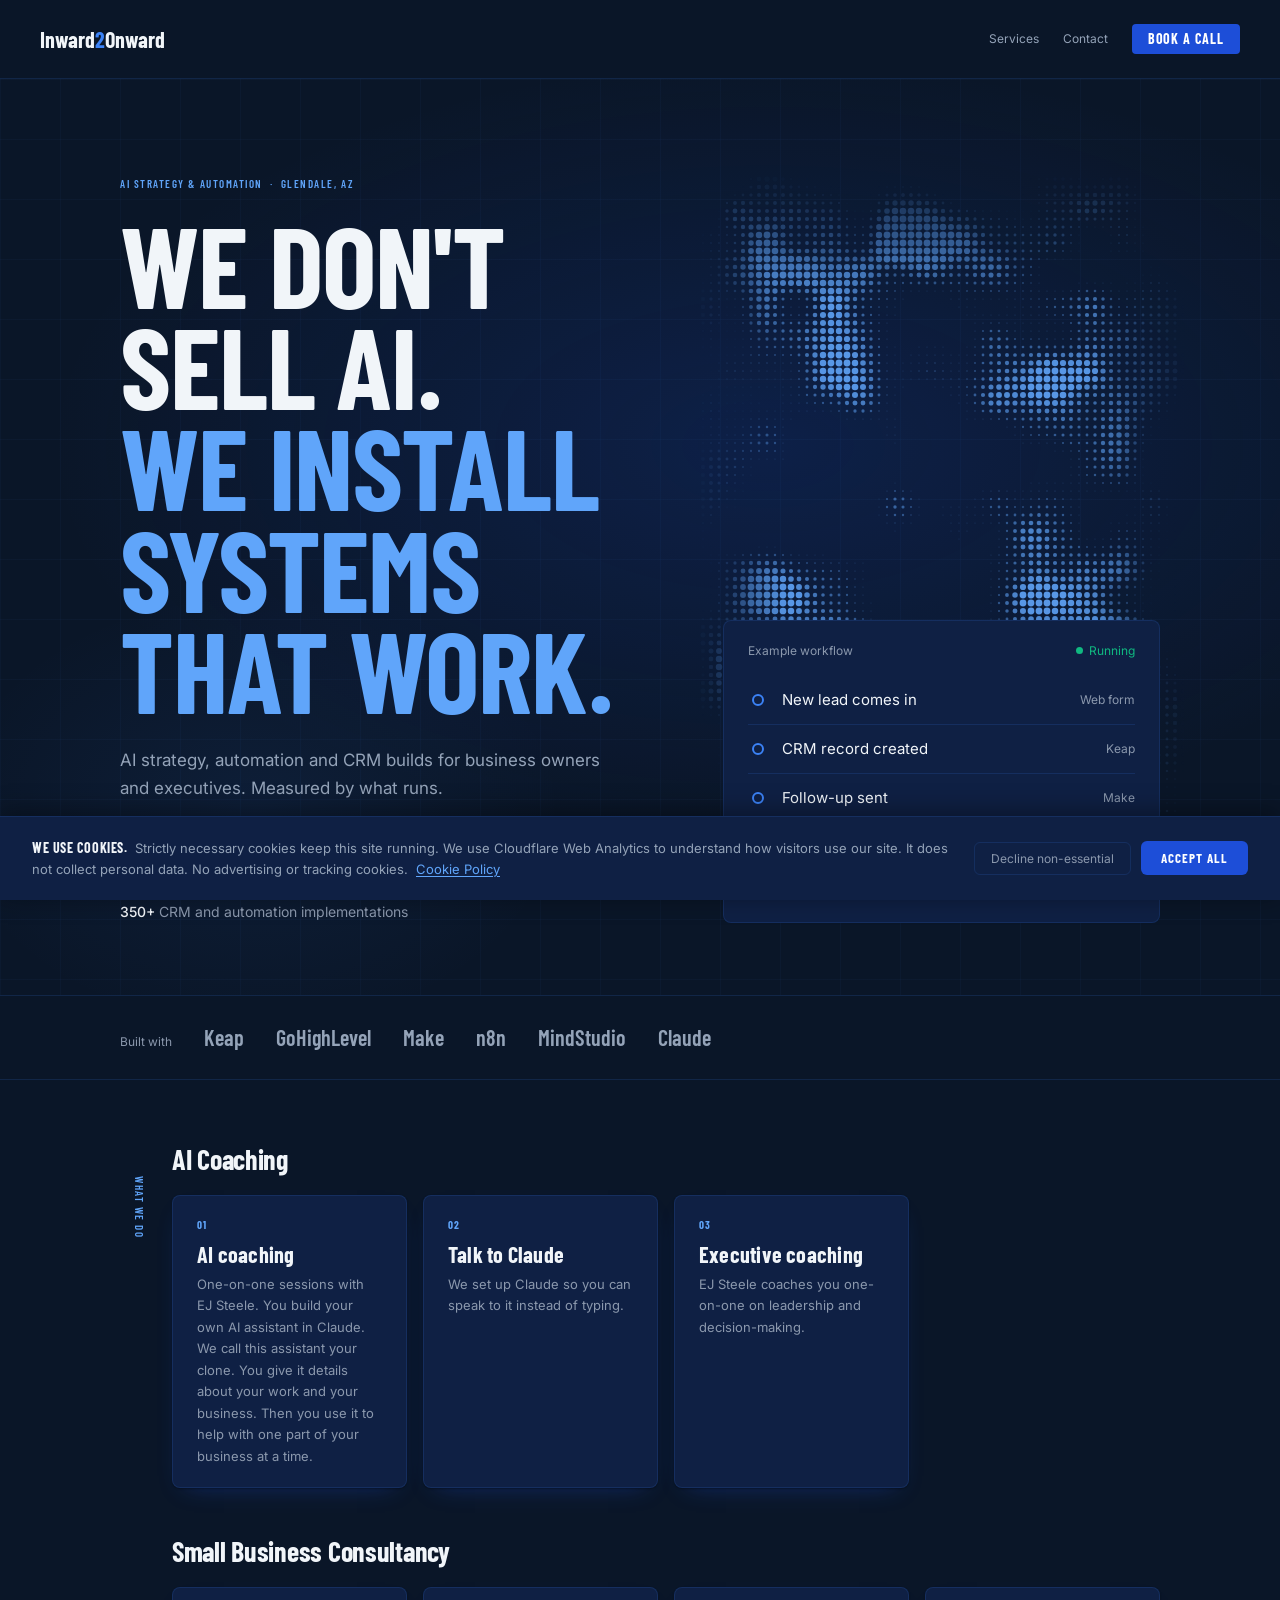
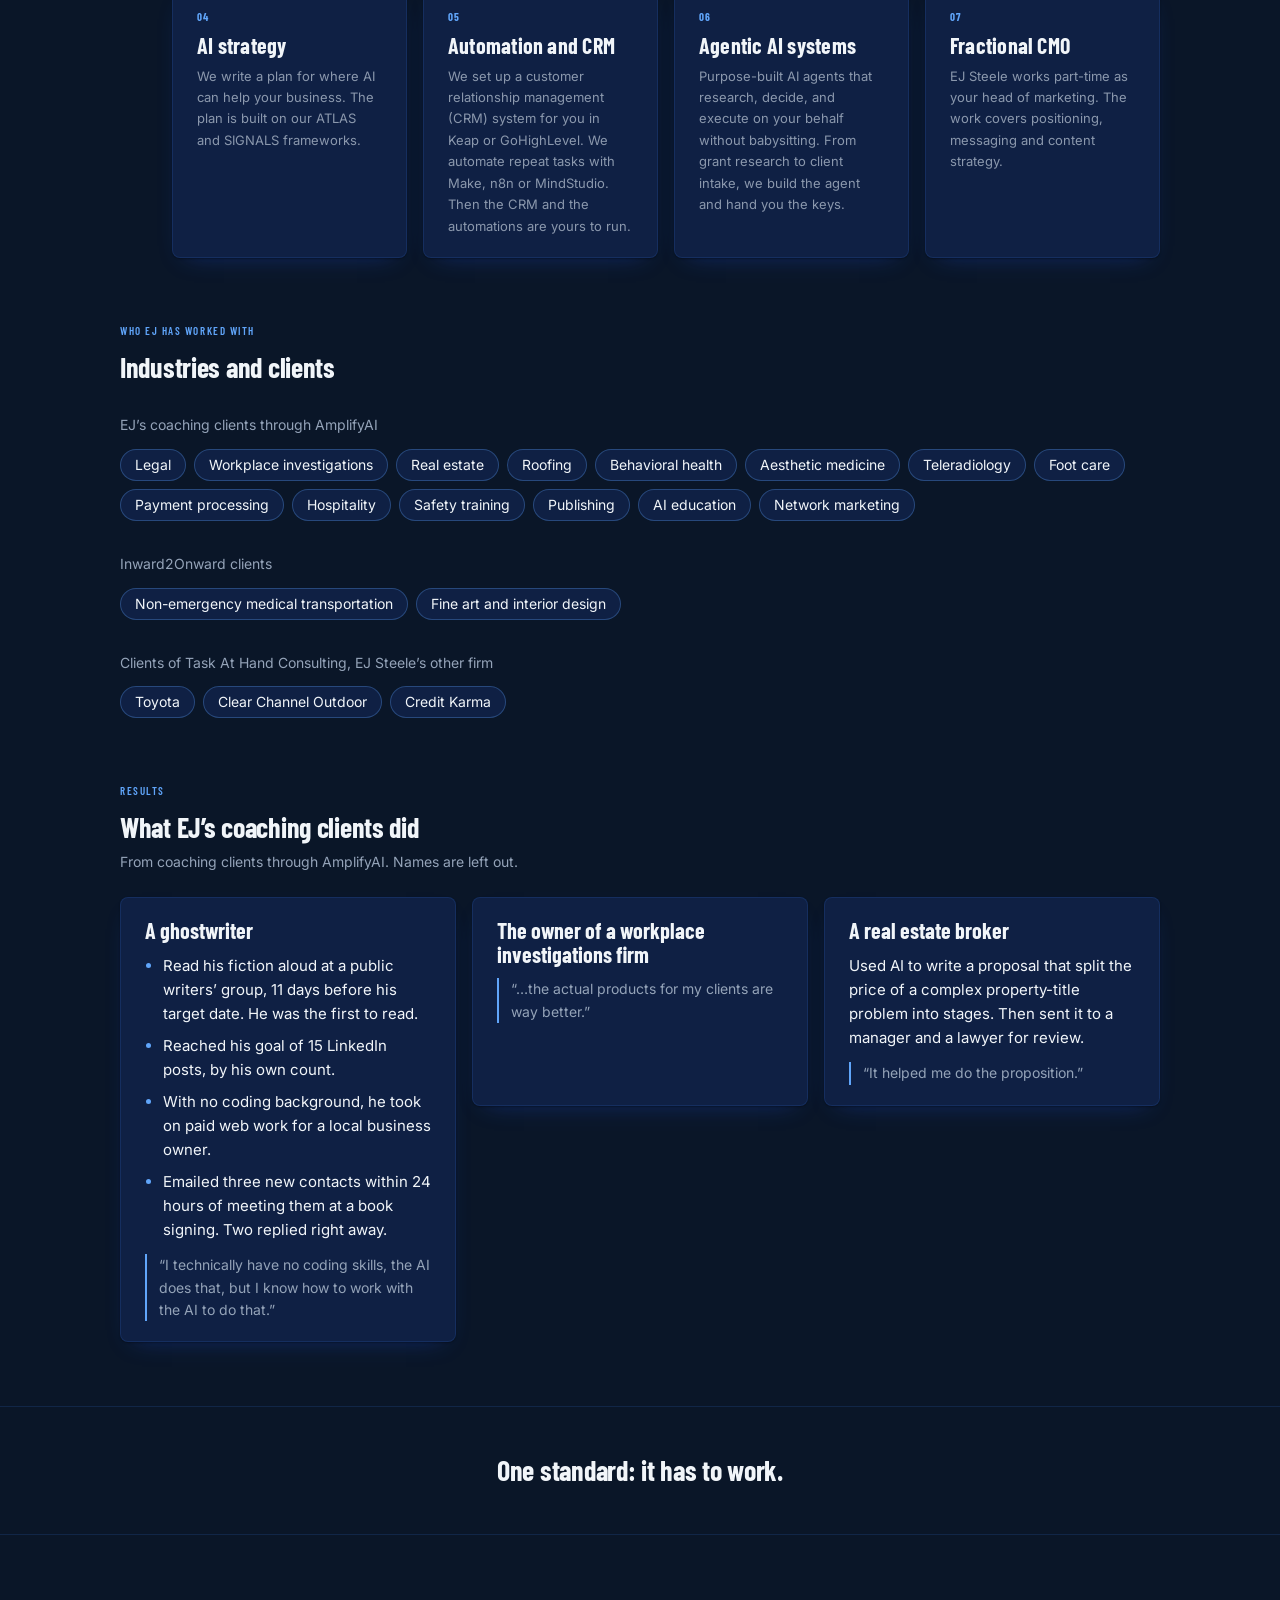
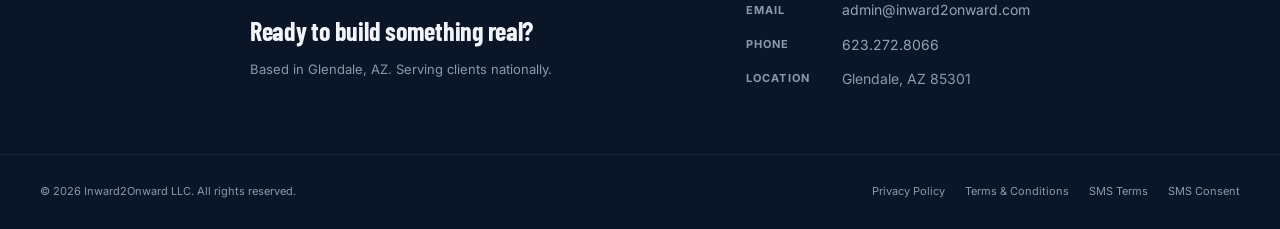
==== index.html @ 040ded35 "Add industries and anonymized client results sections Industries grouped by AmplifyAI coaching clien" ====
<!DOCTYPE html>
<html lang="en">
<head>
  <meta charset="UTF-8" />
  <meta name="viewport" content="width=device-width, initial-scale=1.0" />
  <title>Inward2Onward LLC | AI Strategy &amp; Automation Consulting</title>
  <meta name="description" content="Inward2Onward LLC is an AI strategy and automation consultancy based in Glendale, AZ. We install systems that work." />
  <meta name="robots" content="index, follow" />
  <link rel="canonical" href="https://inward2onward.com" />
  <link rel="preconnect" href="https://fonts.googleapis.com" />
  <link rel="preconnect" href="https://fonts.gstatic.com" crossorigin />
  <link href="https://fonts.googleapis.com/css2?family=Barlow+Condensed:wght@400;600;700&family=Inter:wght@400;500&display=swap" rel="stylesheet" />
  <style>
    /* ── CANONICAL I2O DESIGN TOKENS (source: i2o-design-system.css v1.0) ── */
    *, *::before, *::after { box-sizing: border-box; margin: 0; padding: 0; }

    :root {
      --i2o-blue:          #3B82F6;
      --i2o-blue-dark:     #1D4ED8;
      --i2o-blue-mid:      #2563EB;
      /* Lighter blue for small text and the headline's second line, as on the nonprofit page. */
      --i2o-blue-light:    #60A5FA;
      --i2o-indigo:        #6366F1;
      --i2o-indigo-dark:   #4F46E5;
      /* Navy, navy-2 and border match the nonprofit page (i2o-nonprofits). */
      --i2o-navy:          #0a1628;
      --i2o-navy-2:        #0f2044;
      --i2o-navy-3:        #111827;
      --i2o-navy-4:        #0f1f3d;
      --i2o-s1:            #f1f5f9;
      --i2o-s2:            #94a3b8;
      /* Was #475569, about 2.4:1 on the navy background. #8b98ad is about 6.3:1 and still sits below s2. */
      --i2o-s3:            #8b98ad;
      --i2o-s4:            #1e293b;
      --i2o-border:        rgba(59, 130, 246, 0.15);
      --i2o-green:         #10B981;
      --i2o-amber:         #F59E0B;
      --i2o-red:           #EF4444;
      --i2o-font-display:  'Barlow Condensed', sans-serif;
      --i2o-font-body:     'Inter', sans-serif;
      --i2o-text-xs:       11px;
      --i2o-text-sm:       12px;
      --i2o-text-base:     13px;
      --i2o-text-md:       14px;
      --i2o-text-lg:       15px;
      --i2o-text-xl:       16px;
      --i2o-text-2xl:      17px;
      --i2o-text-4xl:      22px;
      --i2o-text-5xl:      26px;
      --i2o-text-6xl:      28px;
      --i2o-text-9xl:      72px;
      --i2o-weight-normal:   400;
      --i2o-weight-medium:   500;
      --i2o-weight-semibold: 600;
      --i2o-weight-bold:     700;
      --i2o-tracking-tight:   -0.01em;
      --i2o-tracking-wide:     0.05em;
      --i2o-tracking-wider:    0.06em;
      --i2o-tracking-widest:   0.08em;
      --i2o-tracking-label:    0.10em;
      --i2o-tracking-eyebrow:  0.14em;
      --i2o-leading-none:    1;
      --i2o-leading-tight:   1.1;
      --i2o-leading-snug:    1.4;
      --i2o-leading-normal:  1.5;
      --i2o-leading-relaxed: 1.6;
      --i2o-leading-loose:   1.65;
      --i2o-leading-looser:  1.7;
      --i2o-leading-display: 0.95;
      --i2o-radius-sm:  4px;
      --i2o-radius-md:  6px;
      --i2o-radius-lg:  8px;
      --i2o-radius-xl:  12px;
      --i2o-space-1:   4px;
      --i2o-space-2:   8px;
      --i2o-space-3:  12px;
      --i2o-space-4:  16px;
      --i2o-space-5:  20px;
      --i2o-space-6:  24px;
      --i2o-space-7:  28px;
      --i2o-space-8:  32px;
      --i2o-space-10: 40px;
      --i2o-space-12: 48px;
      --i2o-space-16: 64px;
      --i2o-max-body-text: 560px;
      --i2o-max-admin:     860px;
      --i2o-gradient-primary:  linear-gradient(135deg, #1D4ED8, #3B82F6);
      --i2o-gradient-indigo:   linear-gradient(135deg, #6366F1, #3B82F6);
      --i2o-gradient-header:   linear-gradient(135deg, #2563EB, #4F46E5);
      /* Solid button fill. White text on #1D4ED8 is about 6.7:1; on the #2563EB hover about 5.2:1. */
      --i2o-btn-bg:        #1D4ED8;
      --i2o-btn-bg-hover:  #2563EB;
    }

    /* ── BASE ── */
    html { background: var(--i2o-navy); scroll-behavior: smooth; }
    body {
      font-family: var(--i2o-font-body);
      background: var(--i2o-navy);
      color: var(--i2o-s1);
      font-size: var(--i2o-text-base);
      line-height: var(--i2o-leading-relaxed);
      -webkit-font-smoothing: antialiased;
      min-height: 100vh;
    }
    a { color: var(--i2o-blue); text-decoration: none; }
    a:hover { opacity: 0.85; }

    /* ── NAV ── */
    .site-nav {
      display: flex;
      align-items: center;
      justify-content: space-between;
      padding: var(--i2o-space-6) var(--i2o-space-10);
      border-bottom: 1px solid var(--i2o-border);
    }
    .i2o-logo {
      font-family: var(--i2o-font-display);
      font-size: var(--i2o-text-4xl);
      font-weight: var(--i2o-weight-bold);
      color: var(--i2o-s1);
      line-height: var(--i2o-leading-none);
      text-decoration: none;
    }
    .i2o-logo span { color: var(--i2o-blue); }
    .site-nav-contact {
      font-size: var(--i2o-text-sm);
      color: var(--i2o-s2);
      text-decoration: none;
      transition: color 0.2s;
    }
    .site-nav-contact:hover { color: var(--i2o-s1); opacity: 1; }
    .site-nav-links { display: flex; gap: var(--i2o-space-6); align-items: center; flex-wrap: wrap; }
    .site-nav-links a { font-size: var(--i2o-text-sm); color: var(--i2o-s2); }
    .site-nav-links a:hover { color: var(--i2o-s1); opacity: 1; }
    .site-nav-links a.nav-cta {
      font-family: var(--i2o-font-display);
      font-size: var(--i2o-text-md);
      font-weight: var(--i2o-weight-bold);
      letter-spacing: var(--i2o-tracking-wider);
      text-transform: uppercase;
      color: #fff;
      background: var(--i2o-btn-bg);
      border-radius: var(--i2o-radius-sm);
      padding: 8px 16px;
      line-height: 1;
    }
    .site-nav-links a.nav-cta:hover { color: #fff; opacity: 1; background: var(--i2o-btn-bg-hover); }
    .site-nav-links a.nav-cta:focus-visible { outline: 2px solid var(--i2o-blue); outline-offset: 2px; }

    /* ── HERO ── */
    /* Split layout: big headline on the left, example workflow panel on the right. */
    .hero { position: relative; overflow: hidden; border-bottom: 1px solid var(--i2o-border); }
    /* Soft blue glow and light grid behind the hero, as on the nonprofit page. */
    .hero::before {
      content: "";
      position: absolute;
      inset: 0;
      background:
        radial-gradient(80% 60% at 60% 40%, rgba(29, 78, 216, 0.18) 0%, transparent 70%),
        radial-gradient(40% 40% at 20% 80%, rgba(59, 130, 246, 0.08) 0%, transparent 60%);
      pointer-events: none;
    }
    .hero-grid-lines {
      position: absolute;
      inset: 0;
      background-image:
        linear-gradient(rgba(59, 130, 246, 0.04) 1px, transparent 1px),
        linear-gradient(90deg, rgba(59, 130, 246, 0.04) 1px, transparent 1px);
      background-size: 60px 60px;
      pointer-events: none;
    }
    .hero-inner {
      position: relative;
      z-index: 1;
      max-width: 1120px;
      margin: 0 auto;
      padding: 96px var(--i2o-space-10) 72px;
      display: grid;
      grid-template-columns: minmax(0, 1.25fr) minmax(0, 1fr);
      gap: 56px;
      align-items: end;
    }
    .i2o-eyebrow {
      font-family: var(--i2o-font-display);
      font-size: var(--i2o-text-xs);
      font-weight: var(--i2o-weight-semibold);
      letter-spacing: var(--i2o-tracking-eyebrow);
      text-transform: uppercase;
      color: var(--i2o-blue-light);
    }
    .hero-eyebrow { margin: 0 0 var(--i2o-space-5); }
    .hero-headline {
      font-family: var(--i2o-font-display);
      font-weight: var(--i2o-weight-bold);
      font-size: clamp(3.5rem, 9vw, 7.5rem);
      line-height: 0.88;
      letter-spacing: var(--i2o-tracking-tight);
      text-transform: uppercase;
      color: var(--i2o-s1);
      margin: 0 0 var(--i2o-space-7);
      text-wrap: balance;
    }
    .hero-headline .hero-line { display: block; }
    .hero-headline .accent { display: block; color: var(--i2o-blue-light); }
    .hero-sub {
      font-size: var(--i2o-text-2xl);
      color: var(--i2o-s2);
      max-width: 46ch;
      margin: 0 0 var(--i2o-space-7);
      line-height: var(--i2o-leading-relaxed);
    }
    .hero-actions { display: flex; gap: var(--i2o-space-3); flex-wrap: wrap; align-items: center; }
    .hero-proof { margin: var(--i2o-space-7) 0 0; font-size: var(--i2o-text-md); color: var(--i2o-s3); }
    .hero-proof strong { color: var(--i2o-s1); font-weight: var(--i2o-weight-medium); }

    /* ── HERO DOT FIELD ── */
    /* Right column: a halftone dot field drawn on a canvas, with the workflow panel over its lower part. */
    .hero-visual { position: relative; align-self: stretch; display: flex; flex-direction: column; justify-content: flex-end; min-width: 0; min-height: 420px; }
    .hero-dots { position: absolute; inset: 0 -24px 40px; width: calc(100% + 48px); height: calc(100% - 40px); display: block; pointer-events: none; }
    .hero-visual .flow-panel { position: relative; z-index: 1; }

    /* ── EXAMPLE WORKFLOW PANEL ── */
    .flow-panel {
      background: var(--i2o-navy-2);
      border: 1px solid var(--i2o-border);
      border-radius: var(--i2o-radius-lg);
      padding: var(--i2o-space-5) var(--i2o-space-6);
      min-width: 0;
    }
    .flow-head { display: flex; justify-content: space-between; gap: var(--i2o-space-3); font-size: var(--i2o-text-sm); color: var(--i2o-s3); margin-bottom: var(--i2o-space-4); }
    .flow-live { display: inline-flex; align-items: center; gap: 6px; color: var(--i2o-green); }
    .flow-live i { width: 7px; height: 7px; border-radius: 50%; background: var(--i2o-green); display: inline-block; }
    .flow { list-style: none; margin: 0; padding: 0; }
    .flow li { display: grid; grid-template-columns: 20px minmax(0, 1fr) auto; gap: 14px; align-items: center; padding: 12px 0; border-top: 1px solid var(--i2o-border); }
    .flow li:first-child { border-top: none; }
    .flow-dot { width: 12px; height: 12px; border-radius: 50%; border: 2px solid var(--i2o-blue); background: var(--i2o-navy-2); justify-self: center; }
    .flow-step { font-size: var(--i2o-text-lg); color: var(--i2o-s1); }
    .flow-tool { font-size: var(--i2o-text-sm); color: var(--i2o-s3); }
    .flow-foot { margin: var(--i2o-space-3) 0 0; font-size: var(--i2o-text-sm); color: var(--i2o-s3); }
    @media (prefers-reduced-motion: no-preference) {
      .flow-dot { animation: i2o-run 6s infinite; }
      .flow li:nth-child(2) .flow-dot { animation-delay: 1.5s; }
      .flow li:nth-child(3) .flow-dot { animation-delay: 3s; }
      .flow li:nth-child(4) .flow-dot { animation-delay: 4.5s; }
      .flow-live i { animation: i2o-blink 2s infinite; }
    }
    @keyframes i2o-run {
      0%, 22% { background: var(--i2o-blue); box-shadow: 0 0 0 4px rgba(59, 130, 246, 0.18); }
      30%, 100% { background: var(--i2o-navy-2); box-shadow: none; }
    }
    @keyframes i2o-blink { 50% { opacity: 0.35; } }

    /* Staged entrance: hero parts fade and rise in order on load. Visitors with reduced motion get the static page. */
    @media (prefers-reduced-motion: no-preference) {
      .hero-eyebrow, .hero-headline .hero-line, .hero-headline .accent, .hero-sub, .hero-actions, .hero-proof, .flow-panel {
        animation: i2o-rise 0.6s ease-out both;
      }
      .hero-headline .hero-line { animation-delay: 0.15s; }
      .hero-headline .accent    { animation-delay: 0.30s; }
      .hero-sub                 { animation-delay: 0.45s; }
      .hero-actions             { animation-delay: 0.60s; }
      .hero-proof               { animation-delay: 0.75s; }
      .flow-panel               { animation-delay: 0.90s; }
      .hero-dots                { animation: i2o-fade 1.2s ease-out 0.3s both; }
    }
    @keyframes i2o-fade { from { opacity: 0; } to { opacity: 1; } }
    @keyframes i2o-rise {
      from { opacity: 0; transform: translateY(16px); }
      to   { opacity: 1; transform: none; }
    }

    /* ── TOOLS STRIP ── */
    .tools-strip { border-bottom: 1px solid var(--i2o-border); }
    .tools-inner {
      max-width: 1120px;
      margin: 0 auto;
      padding: var(--i2o-space-6) var(--i2o-space-10);
      display: flex;
      flex-wrap: wrap;
      gap: 10px 32px;
      align-items: baseline;
    }
    .tools-label { font-size: var(--i2o-text-sm); color: var(--i2o-s3); }
    .tools-name { font-family: var(--i2o-font-display); font-weight: var(--i2o-weight-semibold); font-size: var(--i2o-text-4xl); color: var(--i2o-s2); }

    /* ── BUTTON ── */
    .i2o-btn {
      display: inline-block;
      font-family: var(--i2o-font-display);
      font-size: var(--i2o-text-lg);
      font-weight: var(--i2o-weight-bold);
      letter-spacing: var(--i2o-tracking-widest);
      text-transform: uppercase;
      background: var(--i2o-btn-bg);
      color: #fff;
      border: none;
      border-radius: var(--i2o-radius-md);
      padding: 13px 32px;
      cursor: pointer;
      text-decoration: none;
      transition: background 0.2s, border-color 0.2s;
      line-height: 1;
    }
    .i2o-btn:hover { opacity: 1; background: var(--i2o-btn-bg-hover); }
    .i2o-btn.ghost { background: transparent; color: var(--i2o-s1); border: 1px solid var(--i2o-border); }
    .i2o-btn.ghost:hover { background: transparent; border-color: var(--i2o-blue-light); }
    .i2o-btn:focus-visible { outline: 2px solid var(--i2o-blue); outline-offset: 2px; }

    /* ── DIVIDER ── */
    .full-rule { border: none; border-top: 1px solid var(--i2o-border); margin: 0; }

    /* ── SERVICES ── */
    .services {
      max-width: 1120px;
      margin: 0 auto;
      padding: var(--i2o-space-16) var(--i2o-space-10);
    }
    .services-layout { display: block; }
    .services-label { display: inline-block; }
    .service-group + .service-group { margin-top: var(--i2o-space-12); }
    .service-group-title {
      font-family: var(--i2o-font-display);
      font-weight: var(--i2o-weight-bold);
      font-size: var(--i2o-text-6xl);
      letter-spacing: var(--i2o-tracking-tight);
      color: var(--i2o-s1);
      line-height: var(--i2o-leading-tight);
      margin-top: var(--i2o-space-8);
    }
    .services-grid {
      display: grid;
      grid-template-columns: repeat(auto-fill, minmax(220px, 1fr));
      gap: var(--i2o-space-4);
      margin-top: var(--i2o-space-5);
    }
    .i2o-card {
      background: var(--i2o-navy-2);
      border: 1px solid var(--i2o-border);
      border-radius: var(--i2o-radius-lg);
      padding: var(--i2o-space-5) var(--i2o-space-6);
      box-shadow: 0 1px 2px rgba(0, 0, 0, 0.35), 0 10px 24px -14px rgba(29, 78, 216, 0.45);
      transition: transform 0.2s ease, box-shadow 0.2s ease, border-color 0.2s ease;
    }
    .i2o-card:hover, .i2o-card:focus-within {
      transform: translateY(-6px);
      border-color: rgba(96, 165, 250, 0.5);
      box-shadow: 0 2px 4px rgba(0, 0, 0, 0.35), 0 22px 40px -16px rgba(59, 130, 246, 0.6);
    }
    /* Scroll reveal. The script adds .js-reveal only when it can run the effect, so cards are visible by default. */
    .js-reveal .i2o-card:not(.is-in) { opacity: 0; }
    .js-reveal .i2o-card.is-in { animation: i2o-rise 0.6s ease-out backwards; animation-delay: var(--reveal-delay, 0s); }
    @media print { .js-reveal .i2o-card { opacity: 1 !important; } }
    .service-num {
      font-family: var(--i2o-font-display);
      font-weight: var(--i2o-weight-bold);
      font-size: var(--i2o-text-xs);
      letter-spacing: var(--i2o-tracking-label);
      color: var(--i2o-blue-light);
      margin-bottom: var(--i2o-space-2);
    }
    .service-name {
      font-family: var(--i2o-font-display);
      font-weight: var(--i2o-weight-bold);
      font-size: var(--i2o-text-4xl);
      letter-spacing: 0.01em;
      color: var(--i2o-s1);
      margin-bottom: var(--i2o-space-2);
      line-height: var(--i2o-leading-tight);
    }
    .service-desc {
      font-size: var(--i2o-text-base);
      color: var(--i2o-s3);
      line-height: var(--i2o-leading-loose);
    }
    /* Desktop: the "What we do" label runs vertically beside the groups. */
    @media (min-width: 1000px) {
      .services-layout { display: grid; grid-template-columns: 28px minmax(0, 1fr); column-gap: var(--i2o-space-6); }
      .services-label { writing-mode: vertical-rl; align-self: start; padding-top: var(--i2o-space-8); }
      .service-group:first-child .service-group-title { margin-top: 0; }
    }

    /* ── RESULTS AND INDUSTRIES ── */
    .proof {
      max-width: 1120px;
      margin: 0 auto;
      padding: 0 var(--i2o-space-10) var(--i2o-space-16);
    }
    .proof-title {
      font-family: var(--i2o-font-display);
      font-weight: var(--i2o-weight-bold);
      font-size: var(--i2o-text-6xl);
      letter-spacing: var(--i2o-tracking-tight);
      color: var(--i2o-s1);
      line-height: var(--i2o-leading-tight);
      margin-top: var(--i2o-space-3);
    }
    .proof-note { font-size: var(--i2o-text-md); color: var(--i2o-s2); margin-top: var(--i2o-space-2); max-width: 60ch; }
    .results-grid {
      display: grid;
      grid-template-columns: repeat(auto-fill, minmax(280px, 1fr));
      gap: var(--i2o-space-4);
      margin-top: var(--i2o-space-6);
    }
    .result-text { font-size: var(--i2o-text-lg); color: var(--i2o-s1); line-height: var(--i2o-leading-relaxed); }
    .result-who { font-family: var(--i2o-font-display); font-weight: var(--i2o-weight-bold); font-size: var(--i2o-text-4xl); color: var(--i2o-s1); line-height: var(--i2o-leading-tight); margin-bottom: var(--i2o-space-3); }
    .result-list { margin: 0; padding-left: 18px; display: grid; gap: var(--i2o-space-2); }
    .result-list li { font-size: var(--i2o-text-lg); color: var(--i2o-s1); line-height: var(--i2o-leading-relaxed); }
    .result-list li::marker { color: var(--i2o-blue-light); }
    @media (min-width: 900px) { .result-card-wide { grid-row: span 2; } }
    .result-quote {
      margin-top: var(--i2o-space-3);
      padding-left: var(--i2o-space-3);
      border-left: 2px solid var(--i2o-blue-light);
      font-size: var(--i2o-text-md);
      color: var(--i2o-s2);
      line-height: var(--i2o-leading-relaxed);
    }
    .industry-group + .industry-group { margin-top: var(--i2o-space-6); }
    .industry-label { font-size: var(--i2o-text-md); color: var(--i2o-s2); margin-top: var(--i2o-space-8); }
    .chips { list-style: none; margin: var(--i2o-space-3) 0 0; padding: 0; display: flex; flex-wrap: wrap; gap: 8px; }
    .chips li {
      font-size: var(--i2o-text-md);
      color: var(--i2o-s1);
      background: var(--i2o-navy-2);
      border: 1px solid rgba(96, 165, 250, 0.3);
      border-radius: 999px;
      padding: 6px 14px;
      line-height: 1.3;
    }

    /* ── TAGLINE BAND ── */
    .tagline-band {
      border-top: 1px solid var(--i2o-border);
      border-bottom: 1px solid var(--i2o-border);
      padding: var(--i2o-space-12) var(--i2o-space-10);
      text-align: center;
    }
    .tagline {
      font-family: var(--i2o-font-display);
      font-weight: var(--i2o-weight-bold);
      font-size: clamp(1.6rem, 4vw, var(--i2o-text-6xl));
      letter-spacing: var(--i2o-tracking-tight);
      color: var(--i2o-s2);
      line-height: var(--i2o-leading-tight);
    }
    .tagline strong { color: var(--i2o-s1); }

    /* ── CONTACT ── */
    .contact-section {
      max-width: var(--i2o-max-admin);
      margin: 0 auto;
      padding: var(--i2o-space-16) var(--i2o-space-10);
      display: flex;
      align-items: center;
      justify-content: space-between;
      gap: var(--i2o-space-10);
    }
    .contact-heading {
      font-family: var(--i2o-font-display);
      font-weight: var(--i2o-weight-bold);
      font-size: clamp(1.6rem, 3vw, var(--i2o-text-5xl));
      letter-spacing: var(--i2o-tracking-tight);
      color: var(--i2o-s1);
      margin-bottom: var(--i2o-space-2);
    }
    .contact-sub { font-size: var(--i2o-text-base); color: var(--i2o-s3); }
    .contact-list { display: flex; flex-direction: column; gap: var(--i2o-space-3); flex-shrink: 0; }
    .contact-row { display: flex; align-items: center; gap: var(--i2o-space-3); font-size: var(--i2o-text-md); }
    .contact-row-label {
      font-size: var(--i2o-text-xs);
      font-weight: var(--i2o-weight-bold);
      letter-spacing: var(--i2o-tracking-label);
      text-transform: uppercase;
      color: var(--i2o-s3);
      min-width: 84px;
      flex-shrink: 0;
    }
    .contact-row a { color: var(--i2o-s2); text-decoration: none; transition: color 0.2s; }
    .contact-row a:hover { color: var(--i2o-s1); opacity: 1; }
    .contact-row span { color: var(--i2o-s3); }

    /* ── FOOTER ── */
    .site-footer {
      border-top: 1px solid var(--i2o-border);
      padding: var(--i2o-space-7) var(--i2o-space-10);
      display: flex;
      align-items: center;
      justify-content: space-between;
      gap: var(--i2o-space-5);
      flex-wrap: wrap;
    }
    .site-footer-copy { font-size: var(--i2o-text-xs); color: var(--i2o-s3); }
    .site-footer-links { display: flex; gap: var(--i2o-space-5); flex-wrap: wrap; }
    .site-footer-links a { font-size: var(--i2o-text-xs); color: var(--i2o-s3); text-decoration: none; transition: color 0.2s; }
    .site-footer-links a:hover { color: var(--i2o-s2); opacity: 1; }

    /* ── COOKIE CONSENT BANNER ── */
    /* Hidden by default. The script shows it only when no choice is saved. */
    .cookie-banner {
      display: none;
      position: fixed;
      bottom: 0; left: 0; right: 0;
      z-index: 9999;
      background: var(--i2o-navy-2);
      border-top: 1px solid var(--i2o-border);
      padding: 20px 32px;
      font-family: var(--i2o-font-body);
      font-size: 13px;
      color: var(--i2o-s2);
      flex-wrap: wrap;
      box-shadow: 0 -4px 24px rgba(0, 0, 0, 0.4);
      gap: 24px;
      align-items: center;
      justify-content: space-between;
    }
    .cookie-banner.is-open { display: flex; }
    .cookie-text { flex: 1; min-width: 260px; line-height: 1.6; }
    .cookie-text strong { color: var(--i2o-s1); font-family: var(--i2o-font-display); font-size: 14px; letter-spacing: 0.04em; text-transform: uppercase; }
    .cookie-text a { color: var(--i2o-blue-light); margin-left: 4px; text-decoration: underline; text-underline-offset: 2px; }
    .cookie-actions { display: flex; gap: 10px; flex-shrink: 0; align-items: center; }
    .cookie-decline { background: none; border: 1px solid var(--i2o-border); border-radius: 6px; color: var(--i2o-s3); font-family: var(--i2o-font-body); font-size: 12px; padding: 8px 16px; cursor: pointer; }
    .cookie-accept { background: var(--i2o-btn-bg); border: none; border-radius: 6px; color: #fff; font-family: var(--i2o-font-display); font-size: 13px; font-weight: 700; letter-spacing: 0.08em; text-transform: uppercase; padding: 9px 20px; cursor: pointer; }
    .cookie-accept:hover { background: var(--i2o-btn-bg-hover); }
    .cookie-decline:focus-visible, .cookie-accept:focus-visible { outline: 2px solid var(--i2o-blue); outline-offset: 2px; }

    /* ── RESPONSIVE ── */
    @media (max-width: 640px) {
      .site-nav { padding: var(--i2o-space-5) var(--i2o-space-6); }
      .site-nav-links a:not(.nav-cta) { display: none; }
      .hero-inner { grid-template-columns: minmax(0, 1fr); align-items: start; gap: var(--i2o-space-10); padding: 56px var(--i2o-space-6) var(--i2o-space-12); }
      .tools-inner { padding: var(--i2o-space-5) var(--i2o-space-6); gap: 8px 20px; }
      .services { padding: var(--i2o-space-12) var(--i2o-space-6); }
      .proof { padding: 0 var(--i2o-space-6) var(--i2o-space-12); }
      .hero-visual { min-height: 0; }
      .hero-dots { position: relative; inset: auto; width: 100%; height: 160px; margin-bottom: -24px; }
      .tagline-band { padding: var(--i2o-space-10) var(--i2o-space-6); }
      .contact-section { flex-direction: column; padding: var(--i2o-space-12) var(--i2o-space-6); align-items: flex-start; }
      .site-footer { flex-direction: column; align-items: flex-start; padding: var(--i2o-space-6); }
      .cookie-banner { padding: 16px 20px; }
    }
    @media (max-width: 860px) and (min-width: 641px) {
      .hero-inner { grid-template-columns: minmax(0, 1fr); align-items: start; }
      .hero-visual { min-height: 0; }
      .hero-dots { position: relative; inset: auto; width: 100%; height: 200px; margin-bottom: -24px; }
    }
    @media (prefers-reduced-motion: reduce) {
      .i2o-btn { transition: none; }
      .i2o-card { transition: none; }
      .i2o-card:hover, .i2o-card:focus-within { transform: none; }
    }
  </style>
</head>
<body>

  <nav class="site-nav">
    <a href="/" class="i2o-logo">Inward<span>2</span>Onward</a>
    <div class="site-nav-links">
      <a href="#services">Services</a>
      <a href="#contact">Contact</a>
      <a href="https://calendly.com/ej--33/ai-powered-workflows-automation" class="nav-cta" target="_blank" rel="noopener">Book a call</a>
    </div>
  </nav>

  <section class="hero">
    <div class="hero-grid-lines" aria-hidden="true"></div>
    <div class="hero-inner">
      <div>
        <p class="i2o-eyebrow hero-eyebrow">AI Strategy &amp; Automation &nbsp;·&nbsp; Glendale, AZ</p>
        <h1 class="hero-headline"><span class="hero-line">We don't sell AI.</span><span class="accent">We install systems that work.</span></h1>
        <p class="hero-sub">AI strategy, automation and CRM builds for business owners and executives. Measured by what runs.</p>
        <div class="hero-actions">
          <a href="https://calendly.com/ej--33/ai-powered-workflows-automation" class="i2o-btn" target="_blank" rel="noopener">Book a call &nbsp;→</a>
          <a href="#services" class="i2o-btn ghost">See what we build</a>
        </div>
        <p class="hero-proof"><strong>350+</strong> CRM and automation implementations</p>
      </div>
      <div class="hero-visual">
      <canvas class="hero-dots" aria-hidden="true"></canvas>
      <aside class="flow-panel" aria-label="Example workflow">
        <div class="flow-head"><span>Example workflow</span><span class="flow-live"><i aria-hidden="true"></i>Running</span></div>
        <ol class="flow">
          <li><span class="flow-dot" aria-hidden="true"></span><span class="flow-step">New lead comes in</span><span class="flow-tool">Web form</span></li>
          <li><span class="flow-dot" aria-hidden="true"></span><span class="flow-step">CRM record created</span><span class="flow-tool">Keap</span></li>
          <li><span class="flow-dot" aria-hidden="true"></span><span class="flow-step">Follow-up sent</span><span class="flow-tool">Make</span></li>
          <li><span class="flow-dot" aria-hidden="true"></span><span class="flow-step">Summary lands with you</span><span class="flow-tool">Email</span></li>
        </ol>
        <p class="flow-foot">Illustrative example.</p>
      </aside>
      </div>
    </div>
  </section>

  <section class="tools-strip" aria-label="Tools we build with">
    <div class="tools-inner">
      <span class="tools-label">Built with</span>
      <span class="tools-name">Keap</span>
      <span class="tools-name">GoHighLevel</span>
      <span class="tools-name">Make</span>
      <span class="tools-name">n8n</span>
      <span class="tools-name">MindStudio</span>
      <span class="tools-name">Claude</span>
    </div>
  </section>

  <section class="services" id="services">
    <div class="services-layout">
    <h2 class="i2o-eyebrow services-label">What we do</h2>
    <div class="service-groups">
      <div class="service-group" aria-labelledby="group-coaching">
      <h3 class="service-group-title" id="group-coaching">AI Coaching</h3>
      <div class="services-grid">
        <div class="i2o-card">
          <p class="service-num">01</p>
          <h4 class="service-name">AI coaching</h4>
          <p class="service-desc">One-on-one sessions with EJ Steele. You build your own AI assistant in Claude. We call this assistant your clone. You give it details about your work and your business. Then you use it to help with one part of your business at a time.</p>
        </div>
        <div class="i2o-card">
          <p class="service-num">02</p>
          <h4 class="service-name">Talk to Claude</h4>
          <p class="service-desc">We set up Claude so you can speak to it instead of typing.</p>
        </div>
        <div class="i2o-card">
          <p class="service-num">03</p>
          <h4 class="service-name">Executive coaching</h4>
          <p class="service-desc">EJ Steele coaches you one-on-one on leadership and decision-making.</p>
        </div>
      </div>
      </div>
      <div class="service-group" aria-labelledby="group-consultancy">
      <h3 class="service-group-title" id="group-consultancy">Small Business Consultancy</h3>
      <div class="services-grid">
        <div class="i2o-card">
          <p class="service-num">04</p>
          <h4 class="service-name">AI strategy</h4>
          <p class="service-desc">We write a plan for where AI can help your business. The plan is built on our ATLAS and SIGNALS frameworks.</p>
        </div>
        <div class="i2o-card">
          <p class="service-num">05</p>
          <h4 class="service-name">Automation and CRM</h4>
          <p class="service-desc">We set up a customer relationship management (CRM) system for you in Keap or GoHighLevel. We automate repeat tasks with Make, n8n or MindStudio. Then the CRM and the automations are yours to run.</p>
        </div>
        <div class="i2o-card">
          <p class="service-num">06</p>
          <h4 class="service-name">Agentic AI systems</h4>
          <p class="service-desc">Purpose-built AI agents that research, decide, and execute on your behalf without babysitting. From grant research to client intake, we build the agent and hand you the keys.</p>
        </div>
        <div class="i2o-card">
          <p class="service-num">07</p>
          <h4 class="service-name">Fractional CMO</h4>
          <p class="service-desc">EJ Steele works part-time as your head of marketing. The work covers positioning, messaging and content strategy.</p>
        </div>
      </div>
      </div>
    </div>
    </div>
  </section>

  <section class="proof" id="industries" aria-labelledby="industries-title">
    <p class="i2o-eyebrow">Who EJ has worked with</p>
    <h2 class="proof-title" id="industries-title">Industries and clients</h2>
    <div class="industry-group">
      <p class="industry-label">EJ&rsquo;s coaching clients through AmplifyAI</p>
      <ul class="chips">
          <li>Legal</li>
          <li>Workplace investigations</li>
          <li>Real estate</li>
          <li>Roofing</li>
          <li>Behavioral health</li>
          <li>Aesthetic medicine</li>
          <li>Teleradiology</li>
          <li>Foot care</li>
          <li>Payment processing</li>
          <li>Hospitality</li>
          <li>Safety training</li>
          <li>Publishing</li>
          <li>AI education</li>
          <li>Network marketing</li>
      </ul>
    </div>
    <div class="industry-group">
      <p class="industry-label">Inward2Onward clients</p>
      <ul class="chips">
          <li>Non-emergency medical transportation</li>
          <li>Fine art and interior design</li>
      </ul>
    </div>
    <div class="industry-group">
      <p class="industry-label">Clients of Task At Hand Consulting, EJ Steele&rsquo;s other firm</p>
      <ul class="chips">
          <li>Toyota</li>
          <li>Clear Channel Outdoor</li>
          <li>Credit Karma</li>
      </ul>
    </div>
  </section>

  <section class="proof" id="results" aria-labelledby="results-title">
    <p class="i2o-eyebrow">Results</p>
    <h2 class="proof-title" id="results-title">What EJ&rsquo;s coaching clients did</h2>
    <p class="proof-note">From coaching clients through AmplifyAI. Names are left out.</p>
    <div class="results-grid">
        <div class="i2o-card result-card result-card-wide">
          <p class="result-who">A ghostwriter</p>
          <ul class="result-list">
            <li>Read his fiction aloud at a public writers&rsquo; group, 11 days before his target date. He was the first to read.</li>
            <li>Reached his goal of 15 LinkedIn posts, by his own count.</li>
            <li>With no coding background, he took on paid web work for a local business owner.</li>
            <li>Emailed three new contacts within 24 hours of meeting them at a book signing. Two replied right away.</li>
          </ul>
          <blockquote class="result-quote"><p>&ldquo;I technically have no coding skills, the AI does that, but I know how to work with the AI to do that.&rdquo;</p></blockquote>
        </div>
        <div class="i2o-card result-card">
          <p class="result-who">The owner of a workplace investigations firm</p>
          <blockquote class="result-quote"><p>&ldquo;&hellip;the actual products for my clients are way better.&rdquo;</p></blockquote>
        </div>
        <div class="i2o-card result-card">
          <p class="result-who">A real estate broker</p>
          <p class="result-text">Used AI to write a proposal that split the price of a complex property-title problem into stages. Then sent it to a manager and a lawyer for review.</p>
          <blockquote class="result-quote"><p>&ldquo;It helped me do the proposition.&rdquo;</p></blockquote>
        </div>
    </div>
  </section>

  <div class="tagline-band">
    <p class="tagline"><strong>One standard: it has to work.</strong></p>
  </div>

  <section class="contact-section" id="contact">
    <div>
      <h2 class="contact-heading">Ready to build something real?</h2>
      <p class="contact-sub">Based in Glendale, AZ. Serving clients nationally.</p>
    </div>
    <div class="contact-list">
      <div class="contact-row">
        <span class="contact-row-label">Email</span>
        <a href="mailto:admin@inward2onward.com">admin@inward2onward.com</a>
      </div>
      <div class="contact-row">
        <span class="contact-row-label">Phone</span>
        <a href="tel:6232728066">623.272.8066</a>
      </div>
      <div class="contact-row">
        <span class="contact-row-label">Location</span>
        <span>Glendale, AZ 85301</span>
      </div>
    </div>
  </section>

  <footer class="site-footer">
    <p class="site-footer-copy">© 2026 Inward2Onward LLC. All rights reserved.</p>
    <nav class="site-footer-links">
      <a href="https://legal.inward2onward.com/legal.html">Privacy Policy</a>
      <a href="https://legal.inward2onward.com/legal.html">Terms &amp; Conditions</a>
      <a href="https://legal.inward2onward.com/legal.html">SMS Terms</a>
      <a href="/sms-consent">SMS Consent</a>
    </nav>
  </footer>


<!-- ── COOKIE CONSENT BANNER ── -->
<div id="i2o-cookie-banner" class="cookie-banner" role="dialog" aria-label="Cookie consent">
  <div class="cookie-text">
    <strong>We use cookies.</strong>
    &nbsp;Strictly necessary cookies keep this site running. We use Cloudflare Web Analytics to understand how visitors use our site. It does not collect personal data. No advertising or tracking cookies.
    <a href="https://legal.inward2onward.com/legal.html">Cookie Policy</a>
  </div>
  <div class="cookie-actions">
    <button type="button" id="i2o-cookie-decline" class="cookie-decline">Decline non-essential</button>
    <button type="button" id="i2o-cookie-accept" class="cookie-accept">Accept all</button>
  </div>
</div>
<script>
(function () {
  var KEY = "i2o_cookie_consent";
  var banner = document.getElementById("i2o-cookie-banner");
  function read() { try { return localStorage.getItem(KEY); } catch (e) { return null; } }
  function save(value) { try { localStorage.setItem(KEY, value); } catch (e) {} }
  function choose(accepted) {
    save(accepted ? "accepted" : "declined");
    banner.classList.remove("is-open");
  }
  if (!read()) { banner.classList.add("is-open"); }
  document.getElementById("i2o-cookie-accept").addEventListener("click", function () { choose(true); });
  document.getElementById("i2o-cookie-decline").addEventListener("click", function () { choose(false); });
})();
</script>
<script>
/* Hero dot field: original halftone of a slow value-noise field. Decorative only; the page reads the same without it. */
(function () {
  var canvas = document.querySelector(".hero-dots");
  if (!canvas || !canvas.getContext) return;
  var ctx = canvas.getContext("2d");
  if (!ctx) return;
  var reduce = window.matchMedia && window.matchMedia("(prefers-reduced-motion: reduce)").matches;
  var CELL = 8, w = 0, h = 0, dpr = 1, t = 0, last = 0, visible = true, raf = 0;

  function hash(x, y, z) {
    var n = x * 374761393 + y * 668265263 + z * 2147483647;
    n = (n ^ (n >>> 13)) * 1274126177;
    n = n ^ (n >>> 16);
    return (n >>> 0) / 4294967295;
  }
  function smooth(a) { return a * a * (3 - 2 * a); }
  function lerp(a, b, k) { return a + (b - a) * k; }
  function noise(x, y, z) {
    var xi = Math.floor(x), yi = Math.floor(y), zi = Math.floor(z);
    var xf = smooth(x - xi), yf = smooth(y - yi), zf = smooth(z - zi);
    function c(dx, dy, dz) { return hash(xi + dx, yi + dy, zi + dz); }
    var x00 = lerp(c(0, 0, 0), c(1, 0, 0), xf), x10 = lerp(c(0, 1, 0), c(1, 1, 0), xf);
    var x01 = lerp(c(0, 0, 1), c(1, 0, 1), xf), x11 = lerp(c(0, 1, 1), c(1, 1, 1), xf);
    return lerp(lerp(x00, x10, yf), lerp(x01, x11, yf), zf);
  }
  function field(x, y, z) {
    return noise(x, y, z) * 0.65 + noise(x * 2.1 + 17, y * 2.1 + 9, z * 1.3) * 0.35;
  }
  function resize() {
    var r = canvas.getBoundingClientRect();
    dpr = Math.min(window.devicePixelRatio || 1, 2);
    w = Math.max(1, Math.round(r.width)); h = Math.max(1, Math.round(r.height));
    canvas.width = Math.round(w * dpr); canvas.height = Math.round(h * dpr);
    ctx.setTransform(dpr, 0, 0, dpr, 0, 0);
    draw();
  }
  function draw() {
    ctx.clearRect(0, 0, w, h);
    ctx.fillStyle = "#60A5FA";
    var cols = Math.ceil(w / CELL), rows = Math.ceil(h / CELL), s = 0.035;
    for (var j = 0; j < rows; j++) {
      for (var i = 0; i < cols; i++) {
        var cx = i * CELL + CELL / 2, cy = j * CELL + CELL / 2;
        var v = field(cx * s / 2.4, cy * s / 2.4, t);
        var k = Math.min(1, Math.max(0, (v - 0.42) / 0.3));
        if (k <= 0.02) continue;
        var ex = Math.min(cx, w - cx) / (w * 0.18), ey = Math.min(cy, h - cy) / (h * 0.18);
        var edge = Math.min(1, ex, ey);
        if (edge <= 0) continue;
        ctx.globalAlpha = (0.15 + 0.75 * k) * edge;
        ctx.beginPath();
        ctx.arc(cx, cy, Math.max(0.6, (CELL / 2 - 0.6) * k), 0, 6.2832);
        ctx.fill();
      }
    }
    ctx.globalAlpha = 1;
  }
  function frame(now) {
    raf = 0;
    if (!visible || document.hidden) return;
    if (now - last >= 33) { t += 0.012; last = now; draw(); }
    raf = requestAnimationFrame(frame);
  }
  function start() { if (!reduce && !raf && visible && !document.hidden) raf = requestAnimationFrame(frame); }
  function stop() { if (raf) { cancelAnimationFrame(raf); raf = 0; } }

  resize();
  if (window.ResizeObserver) new ResizeObserver(resize).observe(canvas);
  else window.addEventListener("resize", resize);
  if (reduce) return;
  if (window.IntersectionObserver) {
    new IntersectionObserver(function (entries) {
      visible = entries[0].isIntersecting;
      if (visible) start(); else stop();
    }).observe(canvas);
  }
  document.addEventListener("visibilitychange", function () { if (document.hidden) stop(); else start(); });
  start();
})();

/* Card reveal: cards fade and rise in order as their section scrolls into view. */
["services", "results"].forEach(function (id) {
  var section = document.getElementById(id);
  var reduce = window.matchMedia && window.matchMedia("(prefers-reduced-motion: reduce)").matches;
  if (!section || reduce || !window.IntersectionObserver) return;
  var cards = section.querySelectorAll(".i2o-card");
  for (var i = 0; i < cards.length; i++) cards[i].style.setProperty("--reveal-delay", (i * 0.08) + "s");
  section.classList.add("js-reveal");
  var io = new IntersectionObserver(function (entries) {
    if (!entries[0].isIntersecting) return;
    for (var k = 0; k < cards.length; k++) cards[k].classList.add("is-in");
    io.disconnect();
  }, { threshold: 0.12 });
  io.observe(section);
});
</script>
</body>
</html>
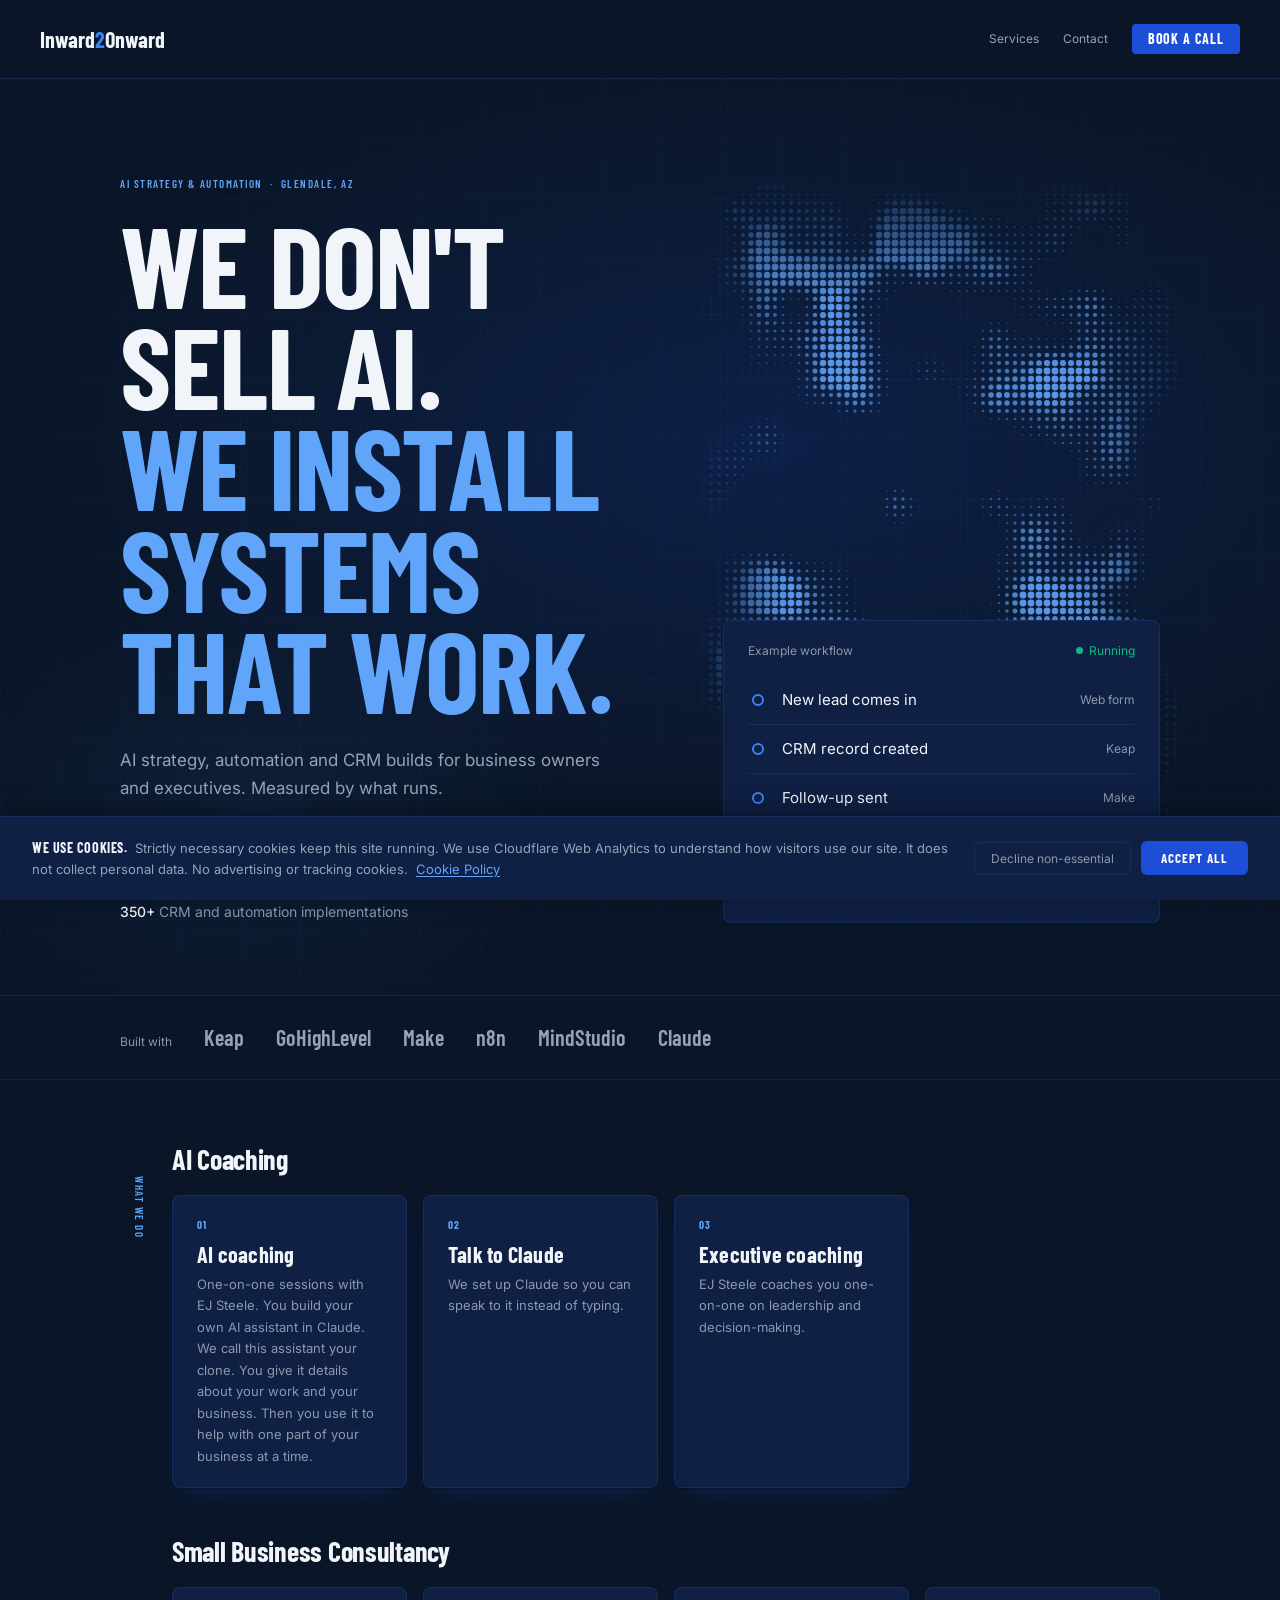
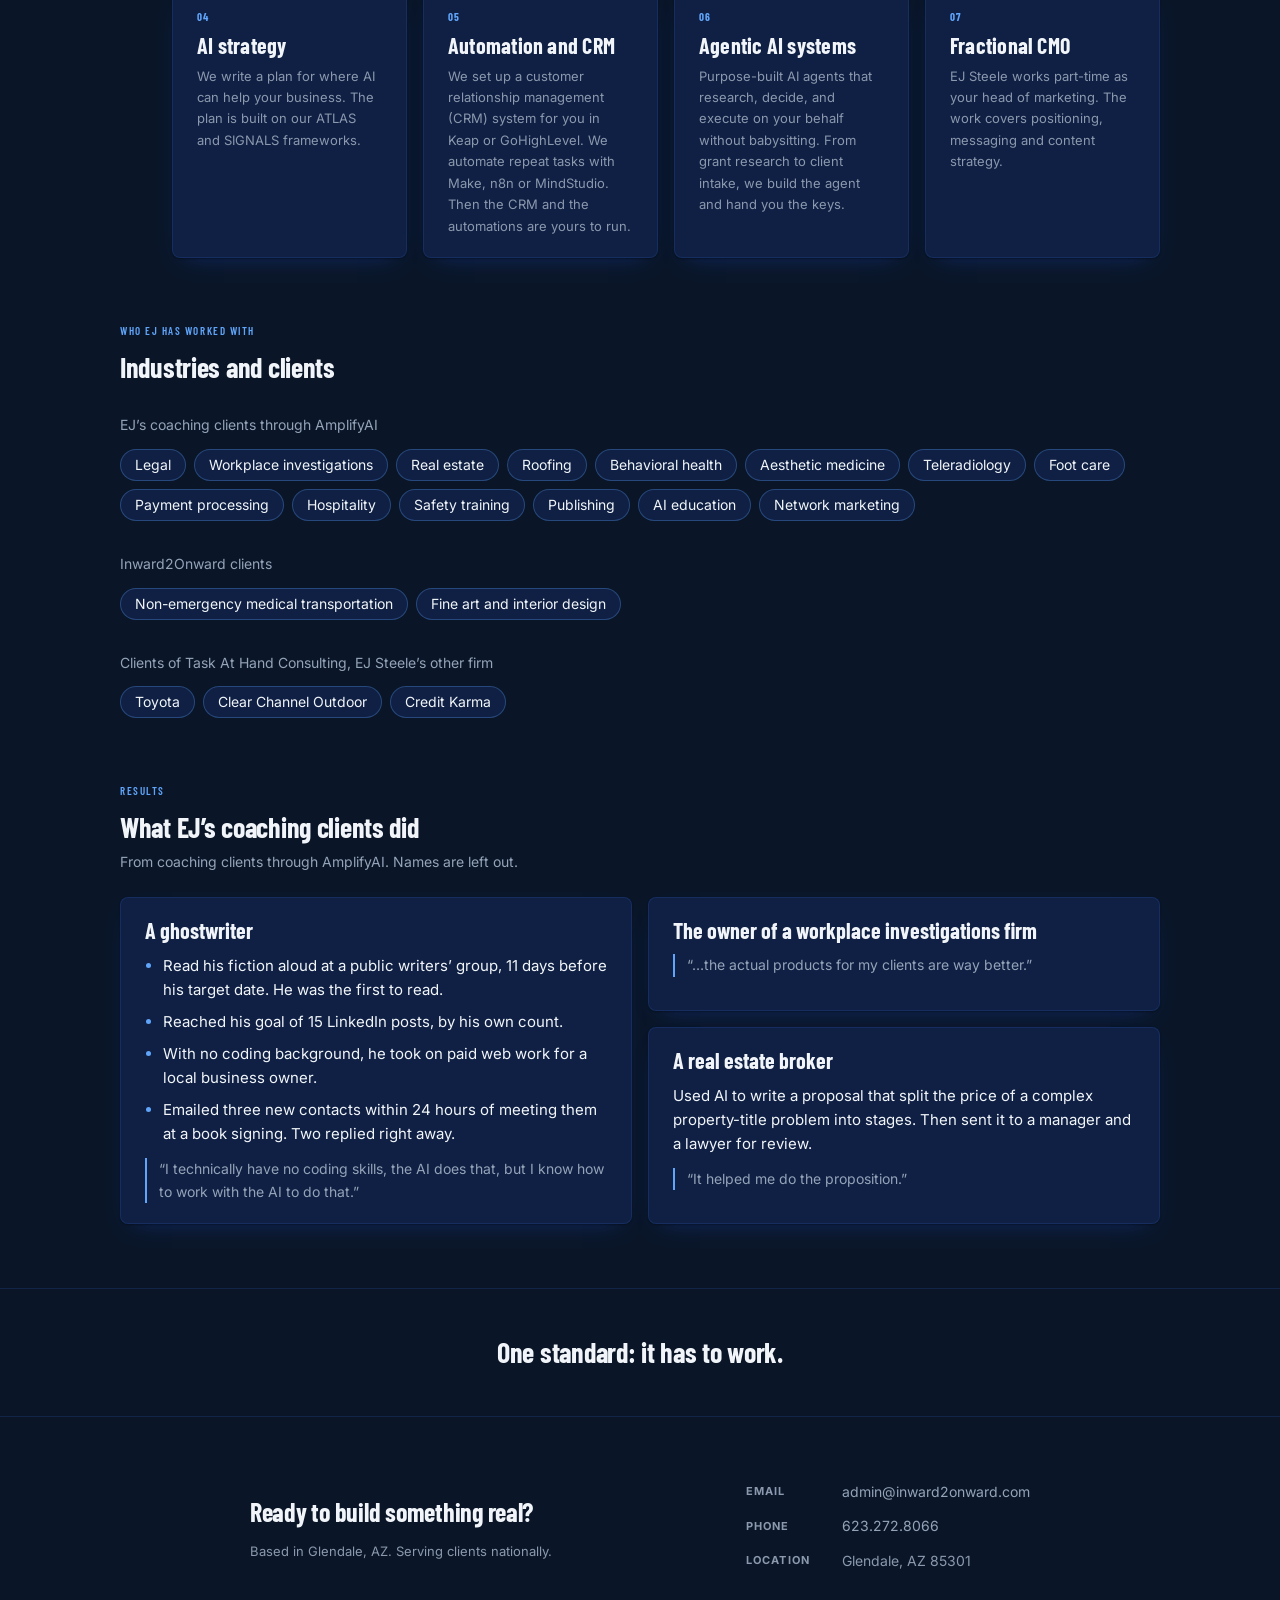
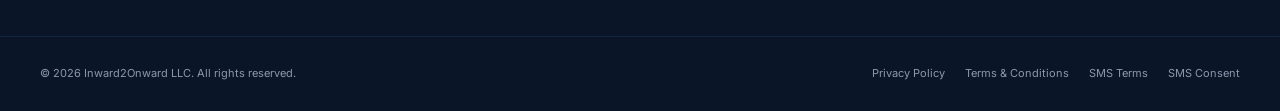
==== commit 7584ae8f: "Results: two-column layout on wide screens so the cards fill evenly Co-Authored-By: Claude Opus 5.5 " ====
--- a/index.html
+++ b/index.html
@@ -407,7 +407,7 @@
     .result-list { margin: 0; padding-left: 18px; display: grid; gap: var(--i2o-space-2); }
     .result-list li { font-size: var(--i2o-text-lg); color: var(--i2o-s1); line-height: var(--i2o-leading-relaxed); }
     .result-list li::marker { color: var(--i2o-blue-light); }
-    @media (min-width: 900px) { .result-card-wide { grid-row: span 2; } }
+    @media (min-width: 900px) { .results-grid { grid-template-columns: 1fr 1fr; } .result-card-wide { grid-row: span 2; } }
     .result-quote {
       margin-top: var(--i2o-space-3);
       padding-left: var(--i2o-space-3);
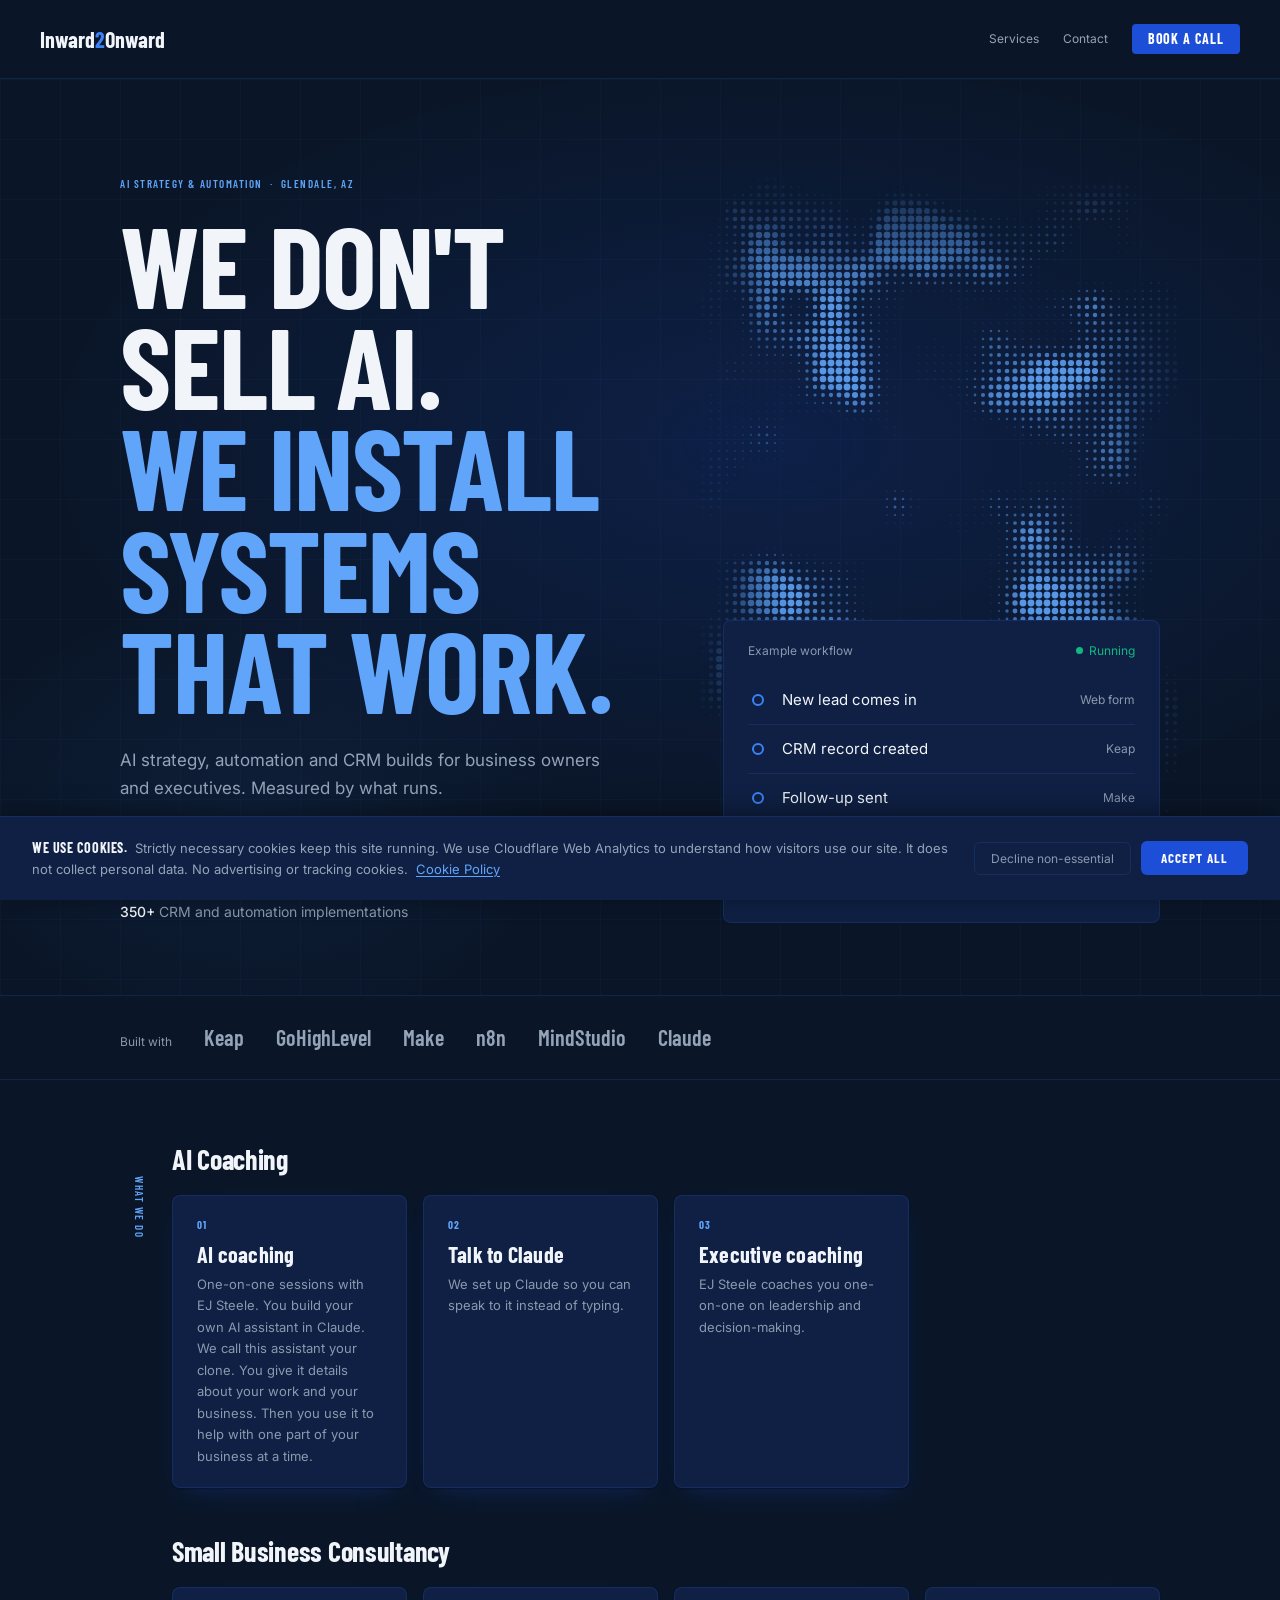
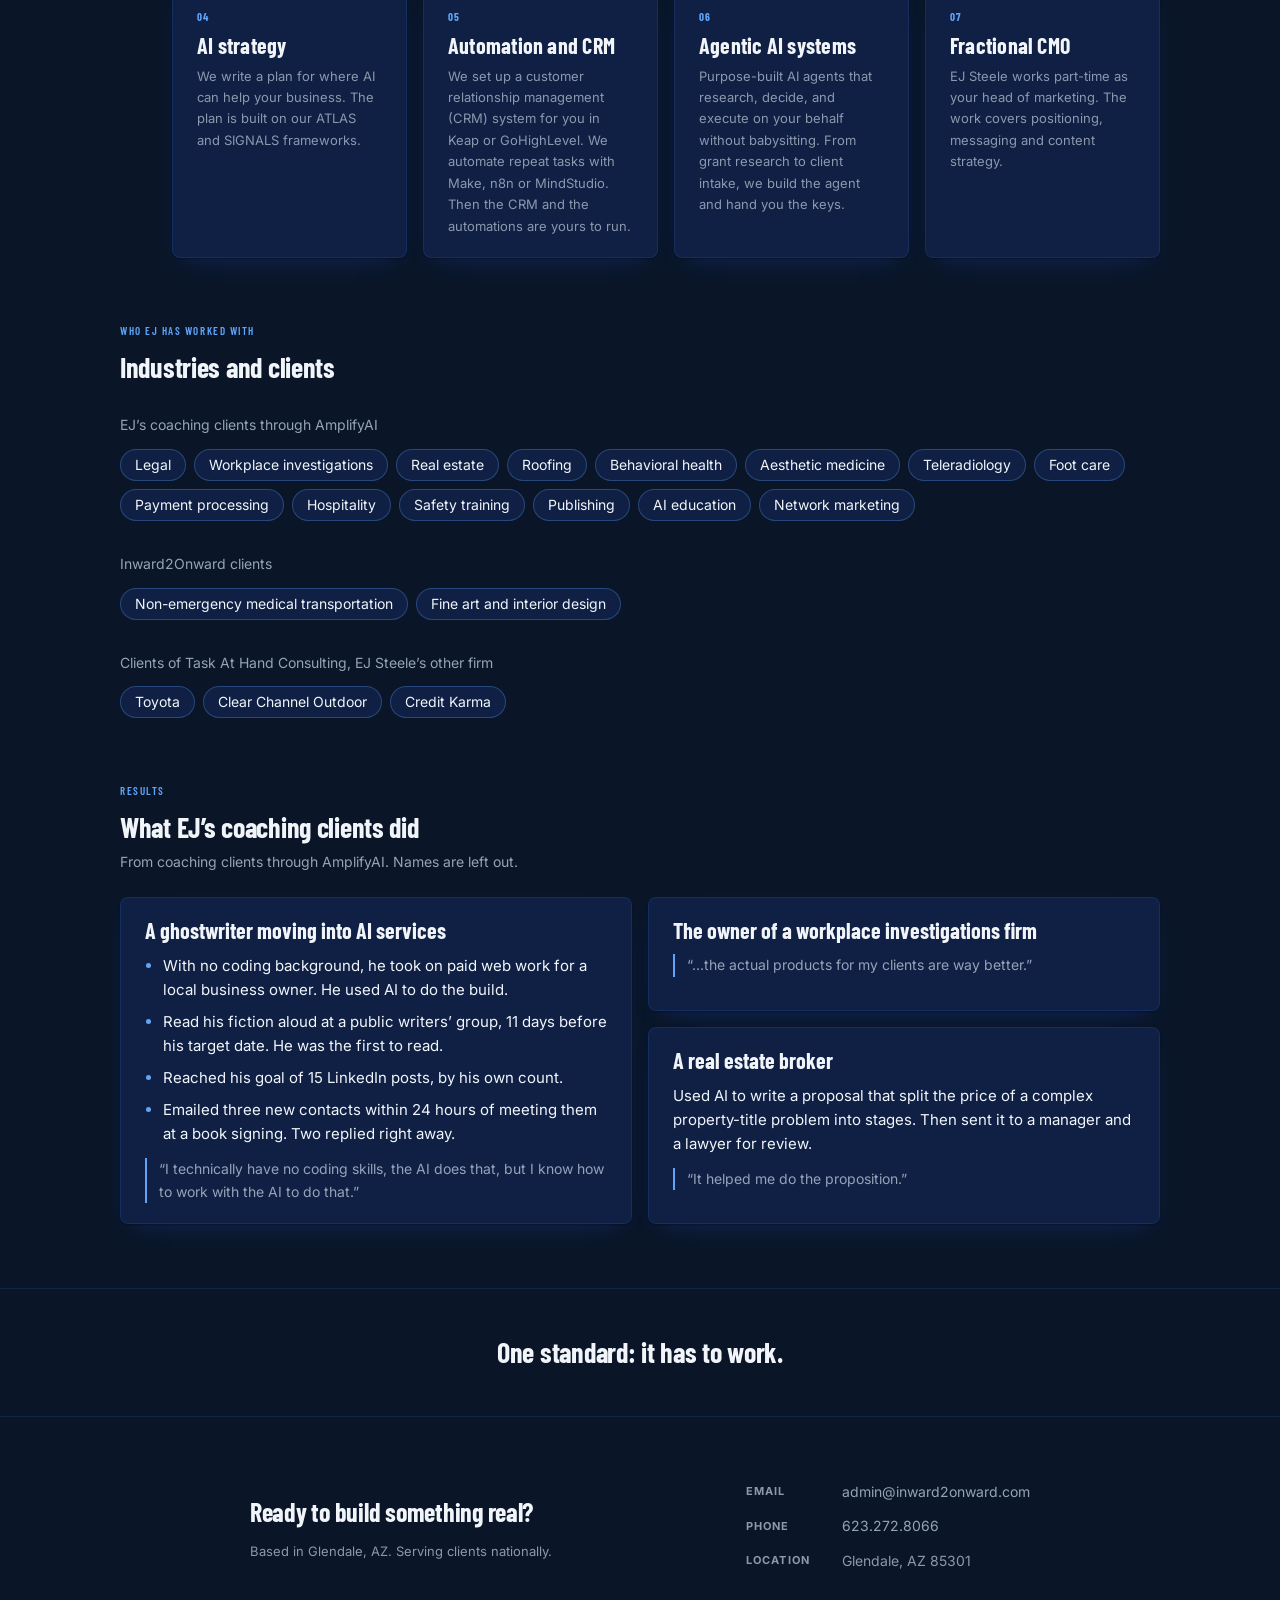
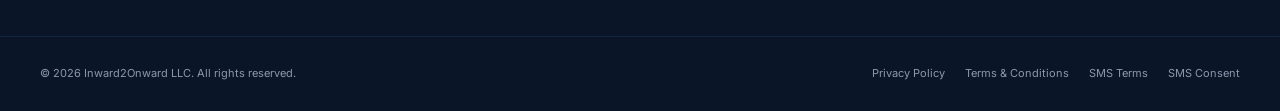
==== commit 5843fe39: "Results: lead the ghostwriter card with his move into AI services Co-Authored-By: Claude Opus 5.5 <n" ====
--- a/index.html
+++ b/index.html
@@ -701,11 +701,11 @@
     <p class="proof-note">From coaching clients through AmplifyAI. Names are left out.</p>
     <div class="results-grid">
         <div class="i2o-card result-card result-card-wide">
-          <p class="result-who">A ghostwriter</p>
+          <p class="result-who">A ghostwriter moving into AI services</p>
           <ul class="result-list">
+            <li>With no coding background, he took on paid web work for a local business owner. He used AI to do the build.</li>
             <li>Read his fiction aloud at a public writers&rsquo; group, 11 days before his target date. He was the first to read.</li>
             <li>Reached his goal of 15 LinkedIn posts, by his own count.</li>
-            <li>With no coding background, he took on paid web work for a local business owner.</li>
             <li>Emailed three new contacts within 24 hours of meeting them at a book signing. Two replied right away.</li>
           </ul>
           <blockquote class="result-quote"><p>&ldquo;I technically have no coding skills, the AI does that, but I know how to work with the AI to do that.&rdquo;</p></blockquote>
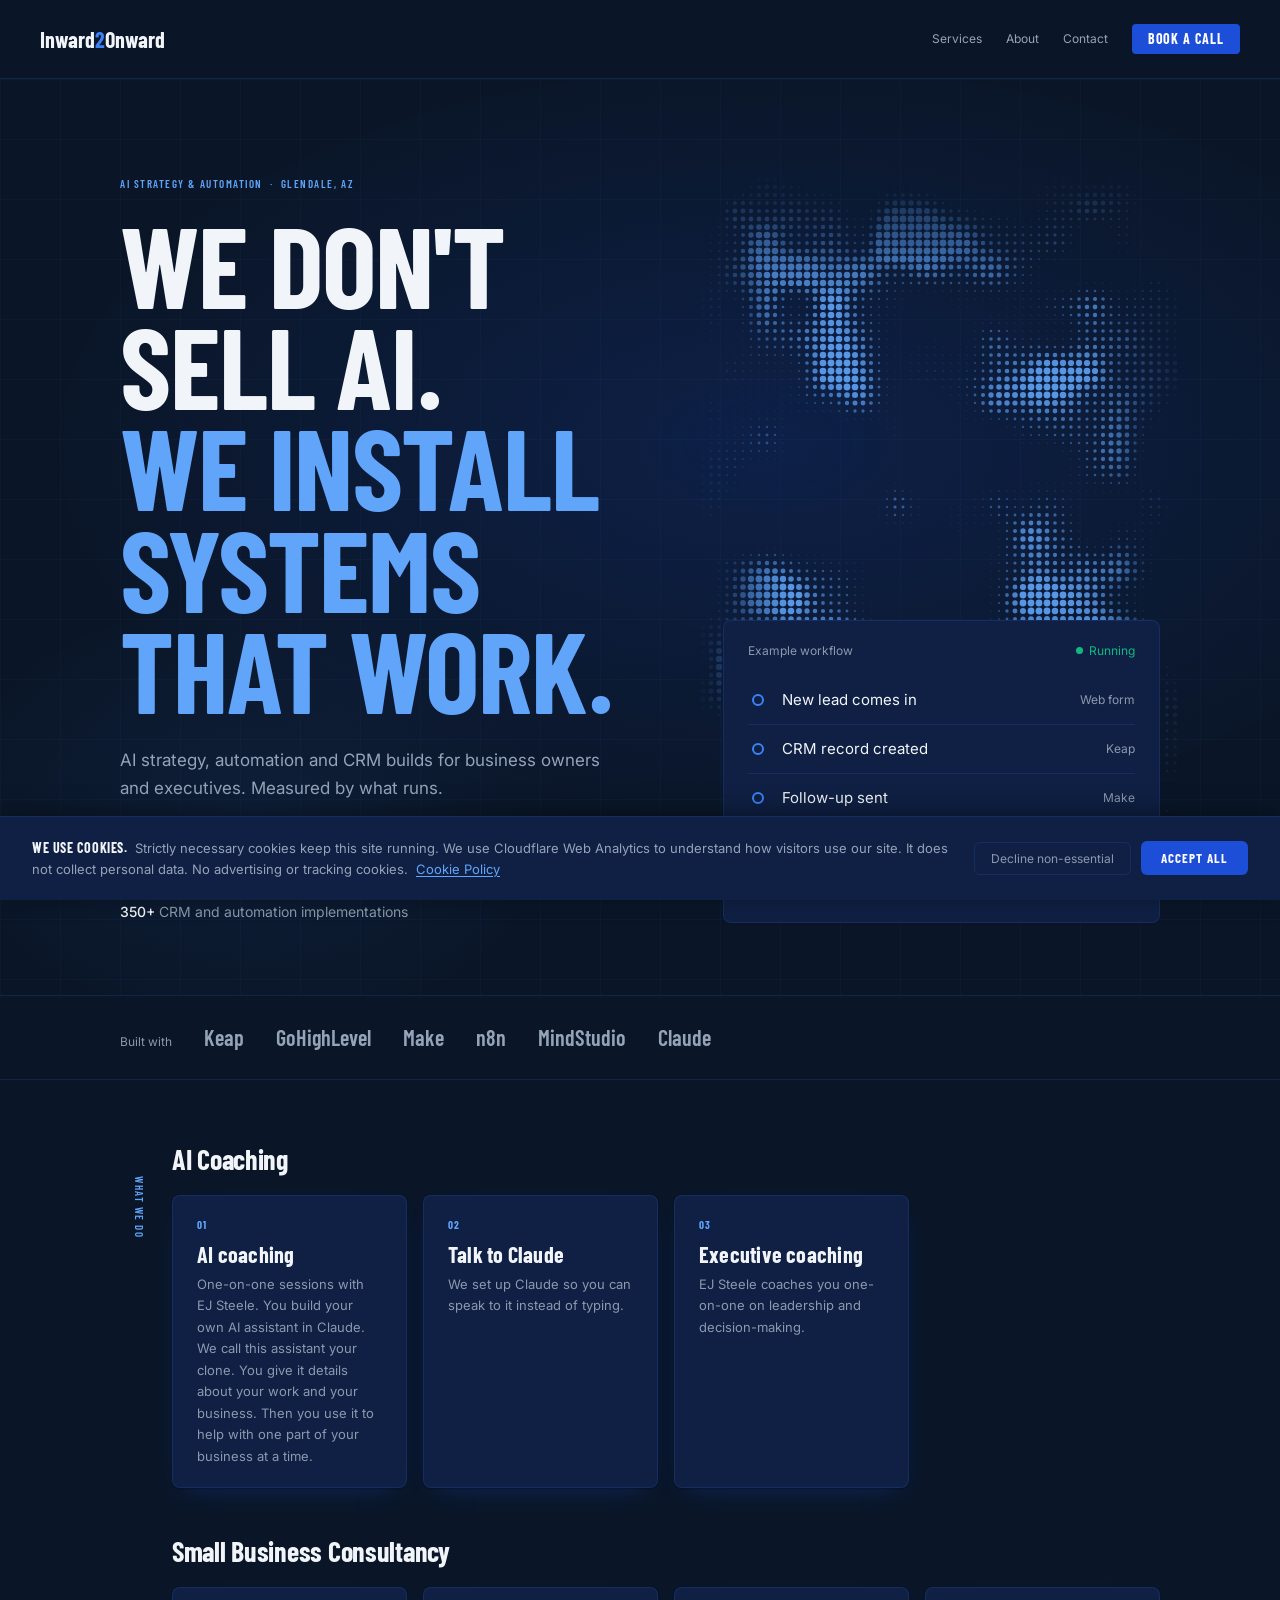
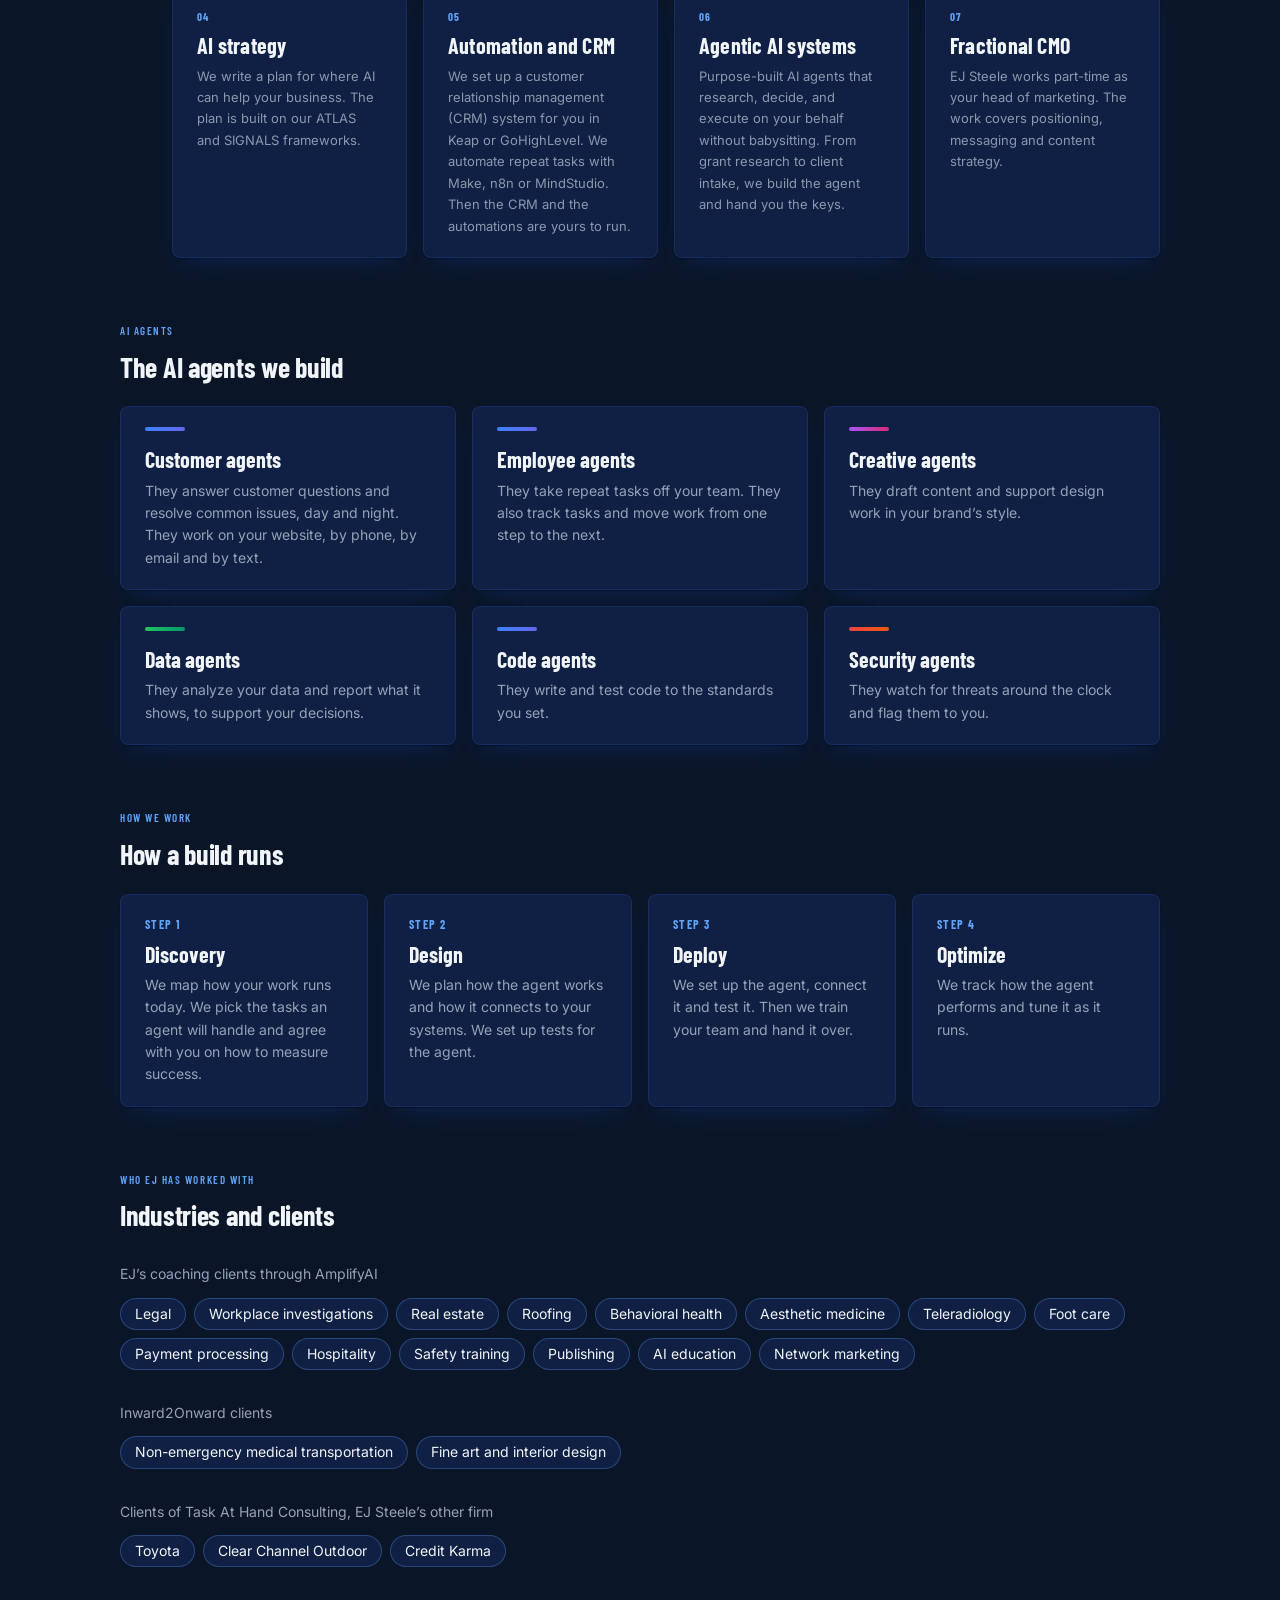
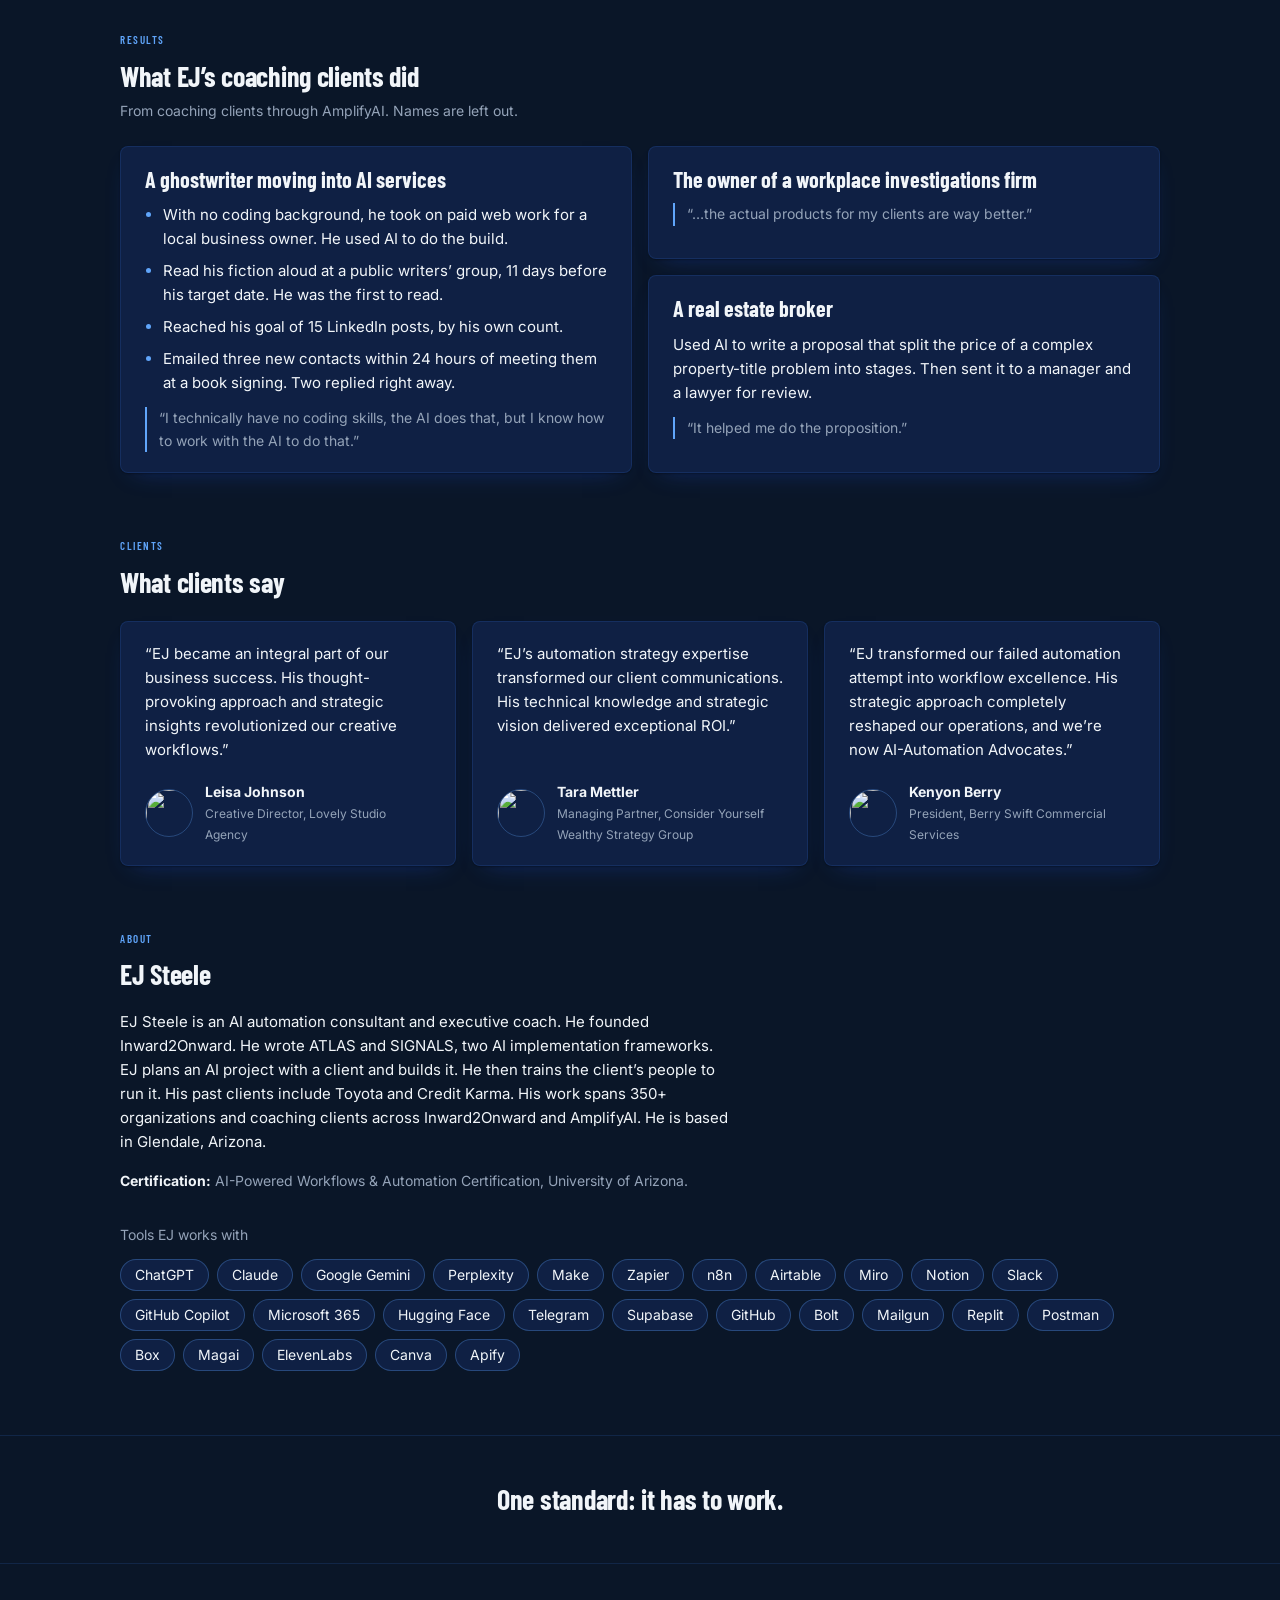
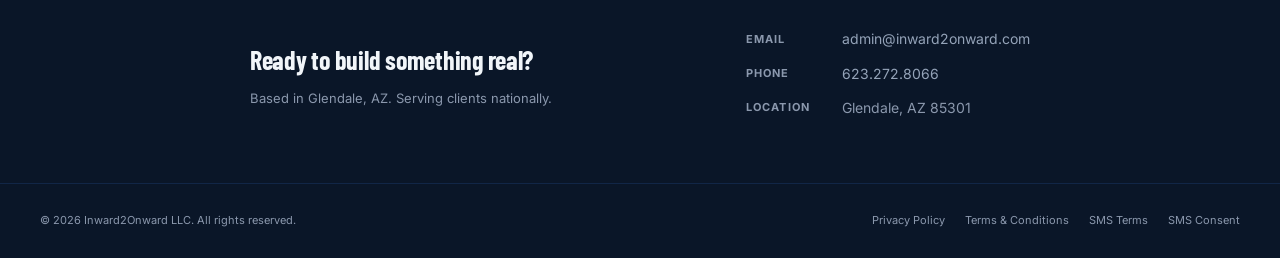
==== commit 5b763259: "Homepage: carry V1 agent types, build process, testimonials and About Co-Authored-By: Claude Opus 5." ====
--- a/index.html
+++ b/index.html
@@ -429,6 +429,33 @@
       line-height: 1.3;
     }
 
+    /* ── AGENTS, PROCESS, TESTIMONIALS, ABOUT ── */
+    .agents-grid, .steps-grid, .quotes-grid {
+      display: grid;
+      grid-template-columns: repeat(auto-fill, minmax(260px, 1fr));
+      gap: var(--i2o-space-4);
+      margin-top: var(--i2o-space-6);
+    }
+    @media (min-width: 900px) { .steps-grid { grid-template-columns: repeat(4, 1fr); } .quotes-grid { grid-template-columns: repeat(3, 1fr); } }
+    .agent-bar { display: block; width: 40px; height: 4px; border-radius: 2px; margin-bottom: var(--i2o-space-4); }
+    .agent-blue { background: linear-gradient(90deg, #3B82F6, #6366F1); }
+    .agent-purple { background: linear-gradient(90deg, #A855F7, #DB2777); }
+    .agent-green { background: linear-gradient(90deg, #22C55E, #059669); }
+    .agent-red { background: linear-gradient(90deg, #EF4444, #EA580C); }
+    .card-title { font-family: var(--i2o-font-display); font-weight: var(--i2o-weight-bold); font-size: var(--i2o-text-4xl); color: var(--i2o-s1); line-height: var(--i2o-leading-tight); margin-bottom: var(--i2o-space-2); }
+    .card-text { font-size: var(--i2o-text-md); color: var(--i2o-s2); line-height: var(--i2o-leading-relaxed); }
+    .step-num { font-family: var(--i2o-font-display); font-weight: var(--i2o-weight-bold); font-size: var(--i2o-text-sm); letter-spacing: 0.12em; color: var(--i2o-blue-light); margin-bottom: var(--i2o-space-2); }
+    .steps-grid { list-style: none; padding: 0; }
+    .quote-card { margin: 0; display: flex; flex-direction: column; justify-content: space-between; gap: var(--i2o-space-5); }
+    .quote-text { font-size: var(--i2o-text-lg); color: var(--i2o-s1); line-height: var(--i2o-leading-relaxed); }
+    .quote-person { display: flex; align-items: center; gap: 12px; }
+    .quote-person img { width: 48px; height: 48px; border-radius: 50%; object-fit: cover; flex-shrink: 0; border: 1px solid rgba(96, 165, 250, 0.3); }
+    .quote-name { font-weight: var(--i2o-weight-bold); color: var(--i2o-s1); font-size: var(--i2o-text-md); line-height: 1.3; }
+    .quote-role { color: var(--i2o-s2); font-size: var(--i2o-text-sm); line-height: 1.4; }
+    .about-text { max-width: 68ch; margin-top: var(--i2o-space-5); font-size: var(--i2o-text-lg); color: var(--i2o-s1); line-height: var(--i2o-leading-relaxed); }
+    .about-cred { max-width: 68ch; margin-top: var(--i2o-space-4); font-size: var(--i2o-text-md); color: var(--i2o-s2); line-height: var(--i2o-leading-relaxed); }
+    .about-cred strong { color: var(--i2o-s1); }
+
     /* ── TAGLINE BAND ── */
     .tagline-band {
       border-top: 1px solid var(--i2o-border);
@@ -557,6 +584,7 @@
     <a href="/" class="i2o-logo">Inward<span>2</span>Onward</a>
     <div class="site-nav-links">
       <a href="#services">Services</a>
+      <a href="#about">About</a>
       <a href="#contact">Contact</a>
       <a href="https://calendly.com/ej--33/ai-powered-workflows-automation" class="nav-cta" target="_blank" rel="noopener">Book a call</a>
     </div>
@@ -654,6 +682,70 @@
       </div>
     </div>
     </div>
+  </section>
+
+  <section class="proof" id="agents" aria-labelledby="agents-title">
+    <p class="i2o-eyebrow">AI agents</p>
+    <h2 class="proof-title" id="agents-title">The AI agents we build</h2>
+    <div class="agents-grid">
+      <div class="i2o-card">
+        <span class="agent-bar agent-blue" aria-hidden="true"></span>
+        <h3 class="card-title">Customer agents</h3>
+        <p class="card-text">They answer customer questions and resolve common issues, day and night. They work on your website, by phone, by email and by text.</p>
+      </div>
+      <div class="i2o-card">
+        <span class="agent-bar agent-blue" aria-hidden="true"></span>
+        <h3 class="card-title">Employee agents</h3>
+        <p class="card-text">They take repeat tasks off your team. They also track tasks and move work from one step to the next.</p>
+      </div>
+      <div class="i2o-card">
+        <span class="agent-bar agent-purple" aria-hidden="true"></span>
+        <h3 class="card-title">Creative agents</h3>
+        <p class="card-text">They draft content and support design work in your brand&rsquo;s style.</p>
+      </div>
+      <div class="i2o-card">
+        <span class="agent-bar agent-green" aria-hidden="true"></span>
+        <h3 class="card-title">Data agents</h3>
+        <p class="card-text">They analyze your data and report what it shows, to support your decisions.</p>
+      </div>
+      <div class="i2o-card">
+        <span class="agent-bar agent-blue" aria-hidden="true"></span>
+        <h3 class="card-title">Code agents</h3>
+        <p class="card-text">They write and test code to the standards you set.</p>
+      </div>
+      <div class="i2o-card">
+        <span class="agent-bar agent-red" aria-hidden="true"></span>
+        <h3 class="card-title">Security agents</h3>
+        <p class="card-text">They watch for threats around the clock and flag them to you.</p>
+      </div>
+    </div>
+  </section>
+
+  <section class="proof" id="process" aria-labelledby="process-title">
+    <p class="i2o-eyebrow">How we work</p>
+    <h2 class="proof-title" id="process-title">How a build runs</h2>
+    <ol class="steps-grid">
+      <li class="i2o-card">
+        <p class="step-num">STEP 1</p>
+        <h3 class="card-title">Discovery</h3>
+        <p class="card-text">We map how your work runs today. We pick the tasks an agent will handle and agree with you on how to measure success.</p>
+      </li>
+      <li class="i2o-card">
+        <p class="step-num">STEP 2</p>
+        <h3 class="card-title">Design</h3>
+        <p class="card-text">We plan how the agent works and how it connects to your systems. We set up tests for the agent.</p>
+      </li>
+      <li class="i2o-card">
+        <p class="step-num">STEP 3</p>
+        <h3 class="card-title">Deploy</h3>
+        <p class="card-text">We set up the agent, connect it and test it. Then we train your team and hand it over.</p>
+      </li>
+      <li class="i2o-card">
+        <p class="step-num">STEP 4</p>
+        <h3 class="card-title">Optimize</h3>
+        <p class="card-text">We track how the agent performs and tune it as it runs.</p>
+      </li>
+    </ol>
   </section>
 
   <section class="proof" id="industries" aria-labelledby="industries-title">
@@ -720,6 +812,45 @@
           <blockquote class="result-quote"><p>&ldquo;It helped me do the proposition.&rdquo;</p></blockquote>
         </div>
     </div>
+  </section>
+
+  <section class="proof" id="testimonials" aria-labelledby="testimonials-title">
+    <p class="i2o-eyebrow">Clients</p>
+    <h2 class="proof-title" id="testimonials-title">What clients say</h2>
+    <div class="quotes-grid">
+      <figure class="i2o-card quote-card">
+        <blockquote class="quote-text"><p>&ldquo;EJ became an integral part of our business success. His thought-provoking approach and strategic insights revolutionized our creative workflows.&rdquo;</p></blockquote>
+        <figcaption class="quote-person">
+          <img src="https://images.pexels.com/photos/3184465/pexels-photo-3184465.jpeg?auto=compress&amp;cs=tinysrgb&amp;w=150" alt="" width="48" height="48" loading="lazy">
+          <span><span class="quote-name">Leisa Johnson</span><br><span class="quote-role">Creative Director, Lovely Studio Agency</span></span>
+        </figcaption>
+      </figure>
+      <figure class="i2o-card quote-card">
+        <blockquote class="quote-text"><p>&ldquo;EJ&rsquo;s automation strategy expertise transformed our client communications. His technical knowledge and strategic vision delivered exceptional ROI.&rdquo;</p></blockquote>
+        <figcaption class="quote-person">
+          <img src="https://images.pexels.com/photos/3184338/pexels-photo-3184338.jpeg?auto=compress&amp;cs=tinysrgb&amp;w=150" alt="" width="48" height="48" loading="lazy">
+          <span><span class="quote-name">Tara Mettler</span><br><span class="quote-role">Managing Partner, Consider Yourself Wealthy Strategy Group</span></span>
+        </figcaption>
+      </figure>
+      <figure class="i2o-card quote-card">
+        <blockquote class="quote-text"><p>&ldquo;EJ transformed our failed automation attempt into workflow excellence. His strategic approach completely reshaped our operations, and we&rsquo;re now AI-Automation Advocates.&rdquo;</p></blockquote>
+        <figcaption class="quote-person">
+          <img src="https://images.pexels.com/photos/3184360/pexels-photo-3184360.jpeg?auto=compress&amp;cs=tinysrgb&amp;w=150" alt="" width="48" height="48" loading="lazy">
+          <span><span class="quote-name">Kenyon Berry</span><br><span class="quote-role">President, Berry Swift Commercial Services</span></span>
+        </figcaption>
+      </figure>
+    </div>
+  </section>
+
+  <section class="proof" id="about" aria-labelledby="about-title">
+    <p class="i2o-eyebrow">About</p>
+    <h2 class="proof-title" id="about-title">EJ Steele</h2>
+    <p class="about-text">EJ Steele is an AI automation consultant and executive coach. He founded Inward2Onward. He wrote ATLAS and SIGNALS, two AI implementation frameworks. EJ plans an AI project with a client and builds it. He then trains the client&rsquo;s people to run it. His past clients include Toyota and Credit Karma. His work spans 350+ organizations and coaching clients across Inward2Onward and AmplifyAI. He is based in Glendale, Arizona.</p>
+    <p class="about-cred"><strong>Certification:</strong> AI-Powered Workflows &amp; Automation Certification, University of Arizona.</p>
+    <p class="industry-label">Tools EJ works with</p>
+    <ul class="chips">
+      <li>ChatGPT</li><li>Claude</li><li>Google Gemini</li><li>Perplexity</li><li>Make</li><li>Zapier</li><li>n8n</li><li>Airtable</li><li>Miro</li><li>Notion</li><li>Slack</li><li>GitHub Copilot</li><li>Microsoft 365</li><li>Hugging Face</li><li>Telegram</li><li>Supabase</li><li>GitHub</li><li>Bolt</li><li>Mailgun</li><li>Replit</li><li>Postman</li><li>Box</li><li>Magai</li><li>ElevenLabs</li><li>Canva</li><li>Apify</li>
+    </ul>
   </section>
 
   <div class="tagline-band">
@@ -867,7 +998,7 @@
 })();
 
 /* Card reveal: cards fade and rise in order as their section scrolls into view. */
-["services", "results"].forEach(function (id) {
+["services", "agents", "process", "results", "testimonials"].forEach(function (id) {
   var section = document.getElementById(id);
   var reduce = window.matchMedia && window.matchMedia("(prefers-reduced-motion: reduce)").matches;
   if (!section || reduce || !window.IntersectionObserver) return;
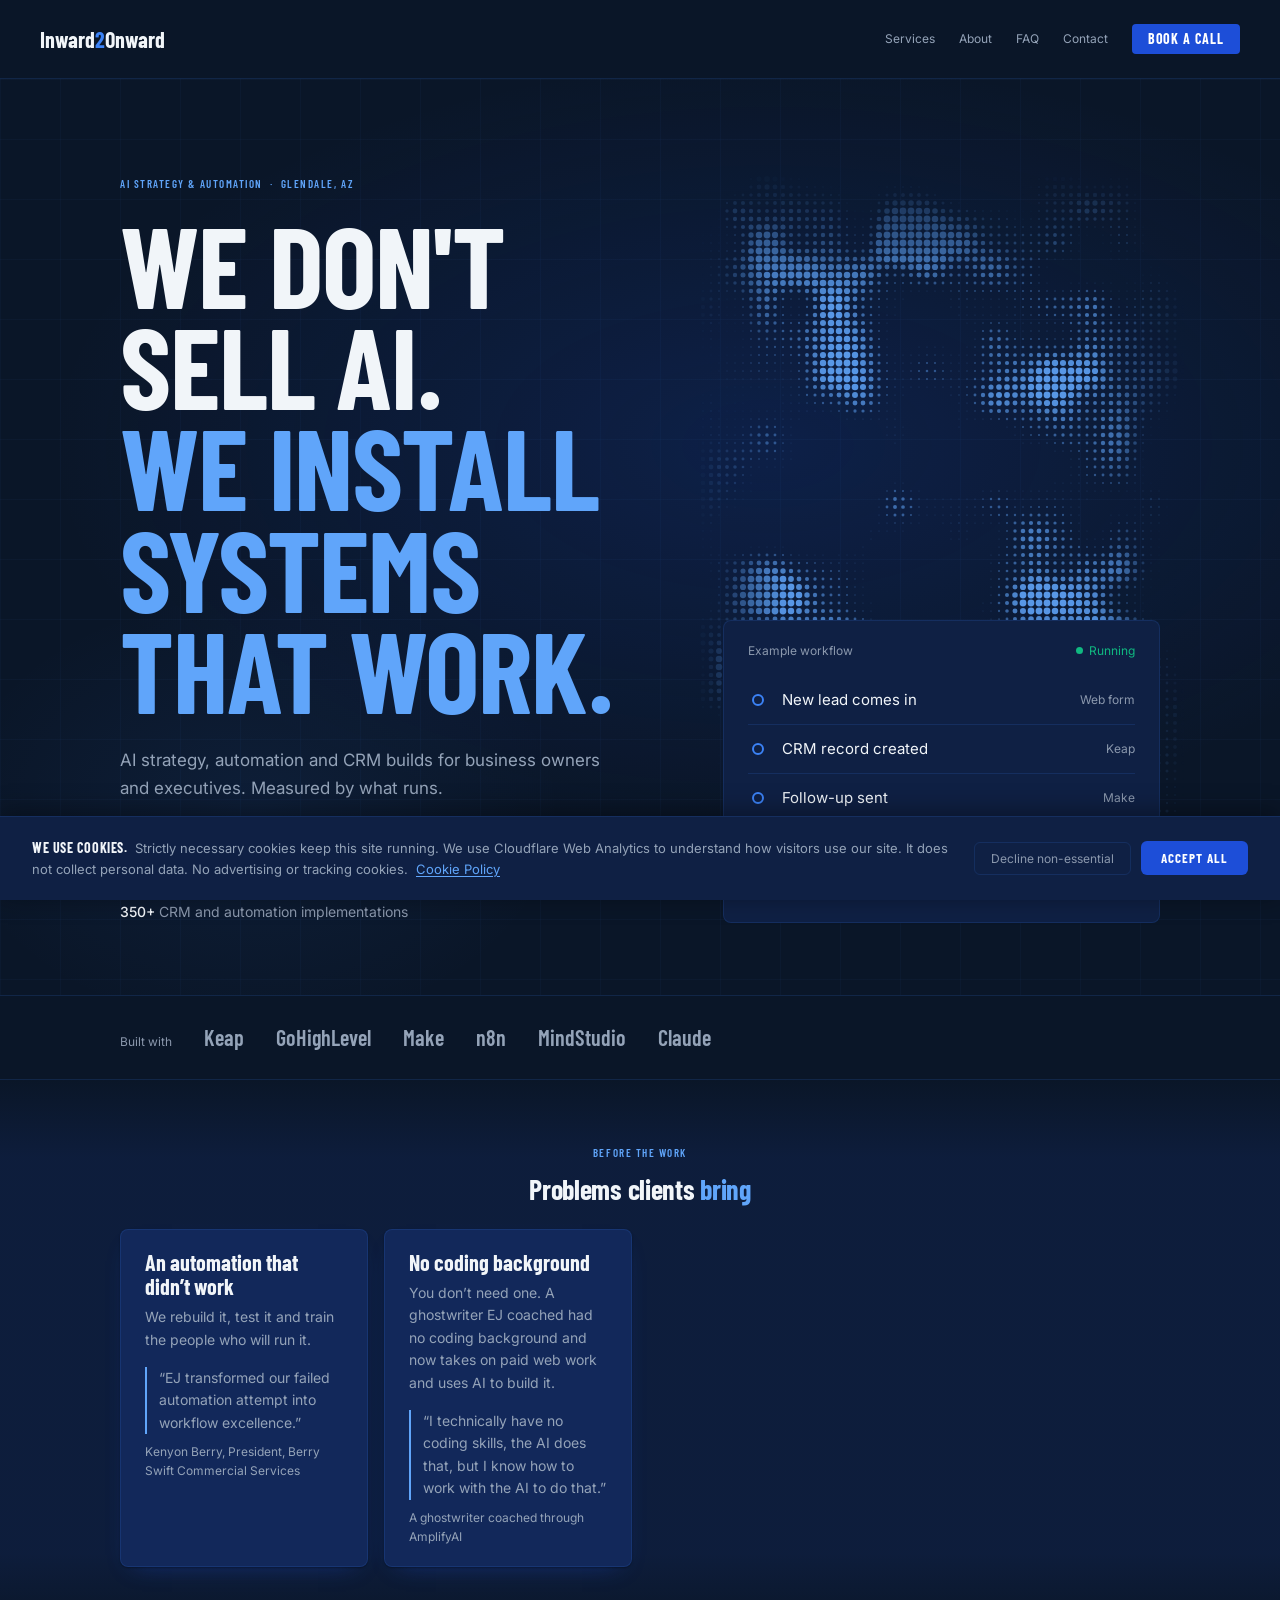
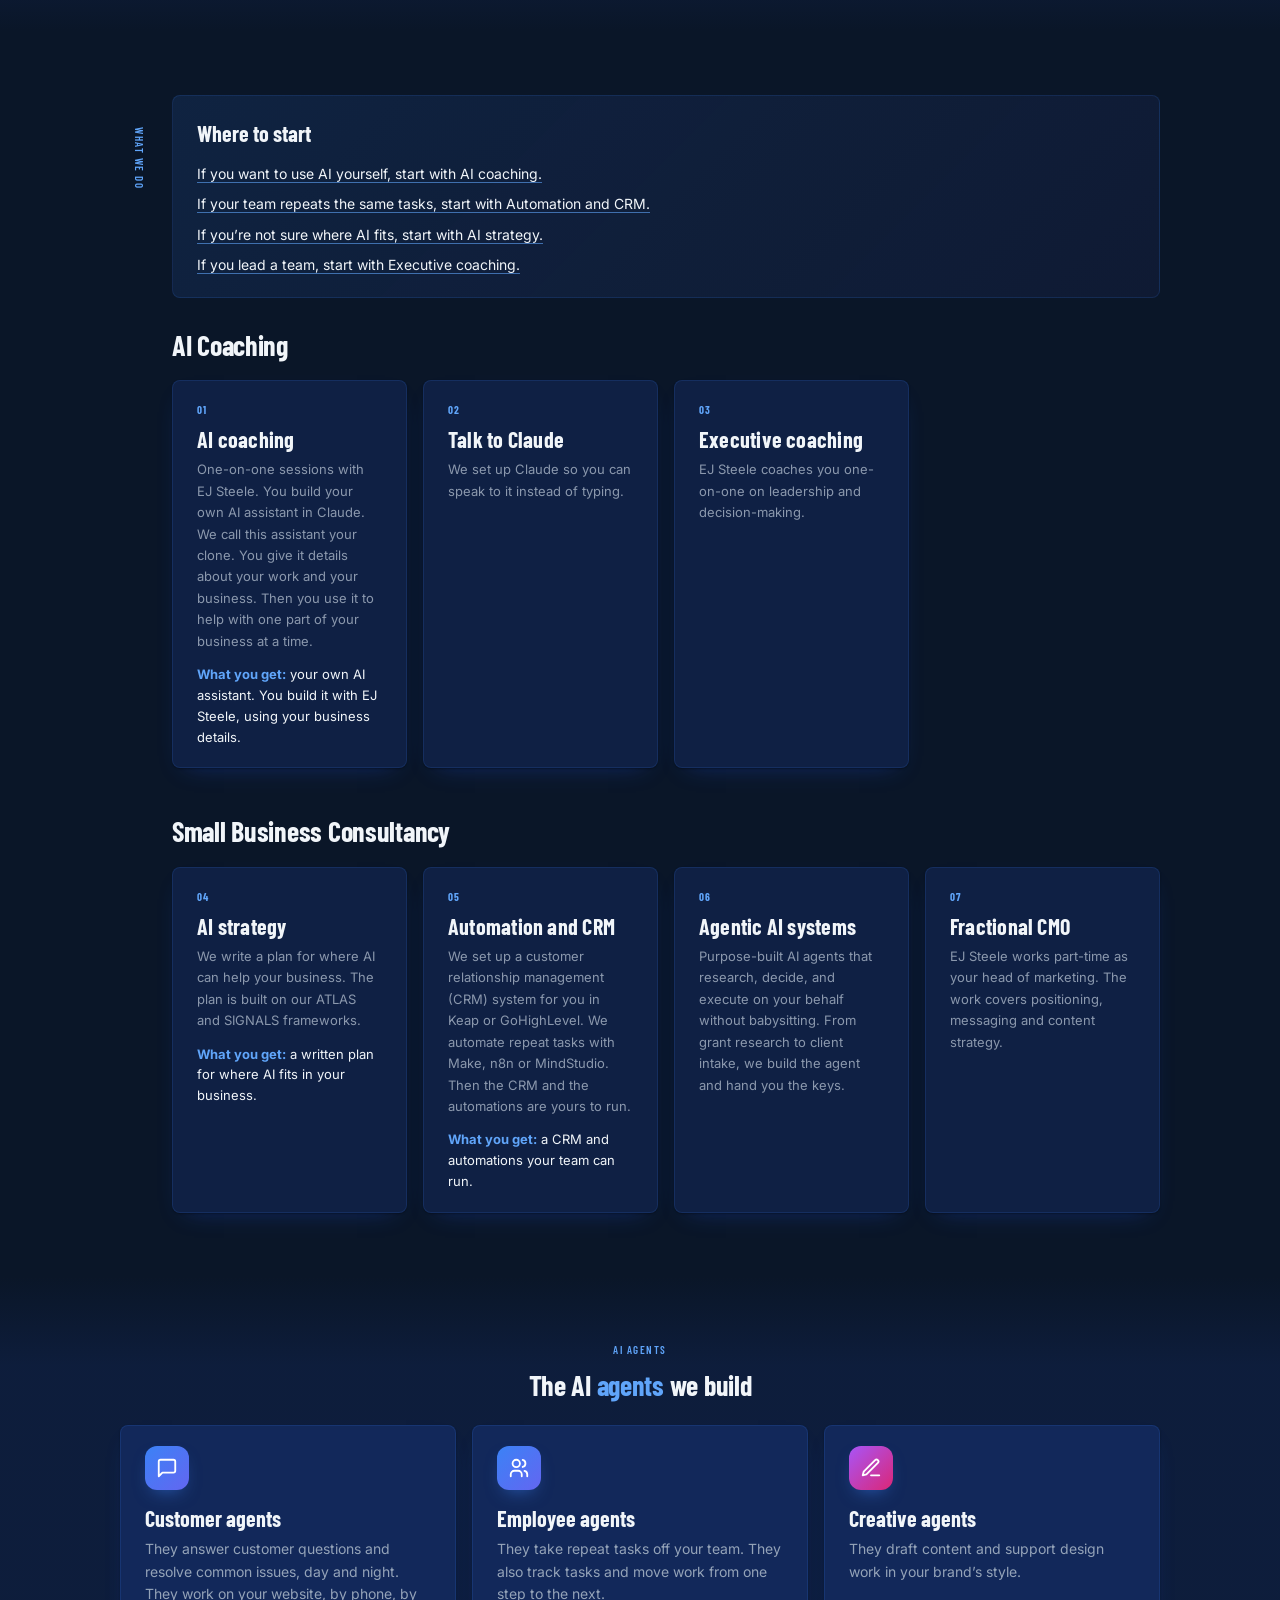
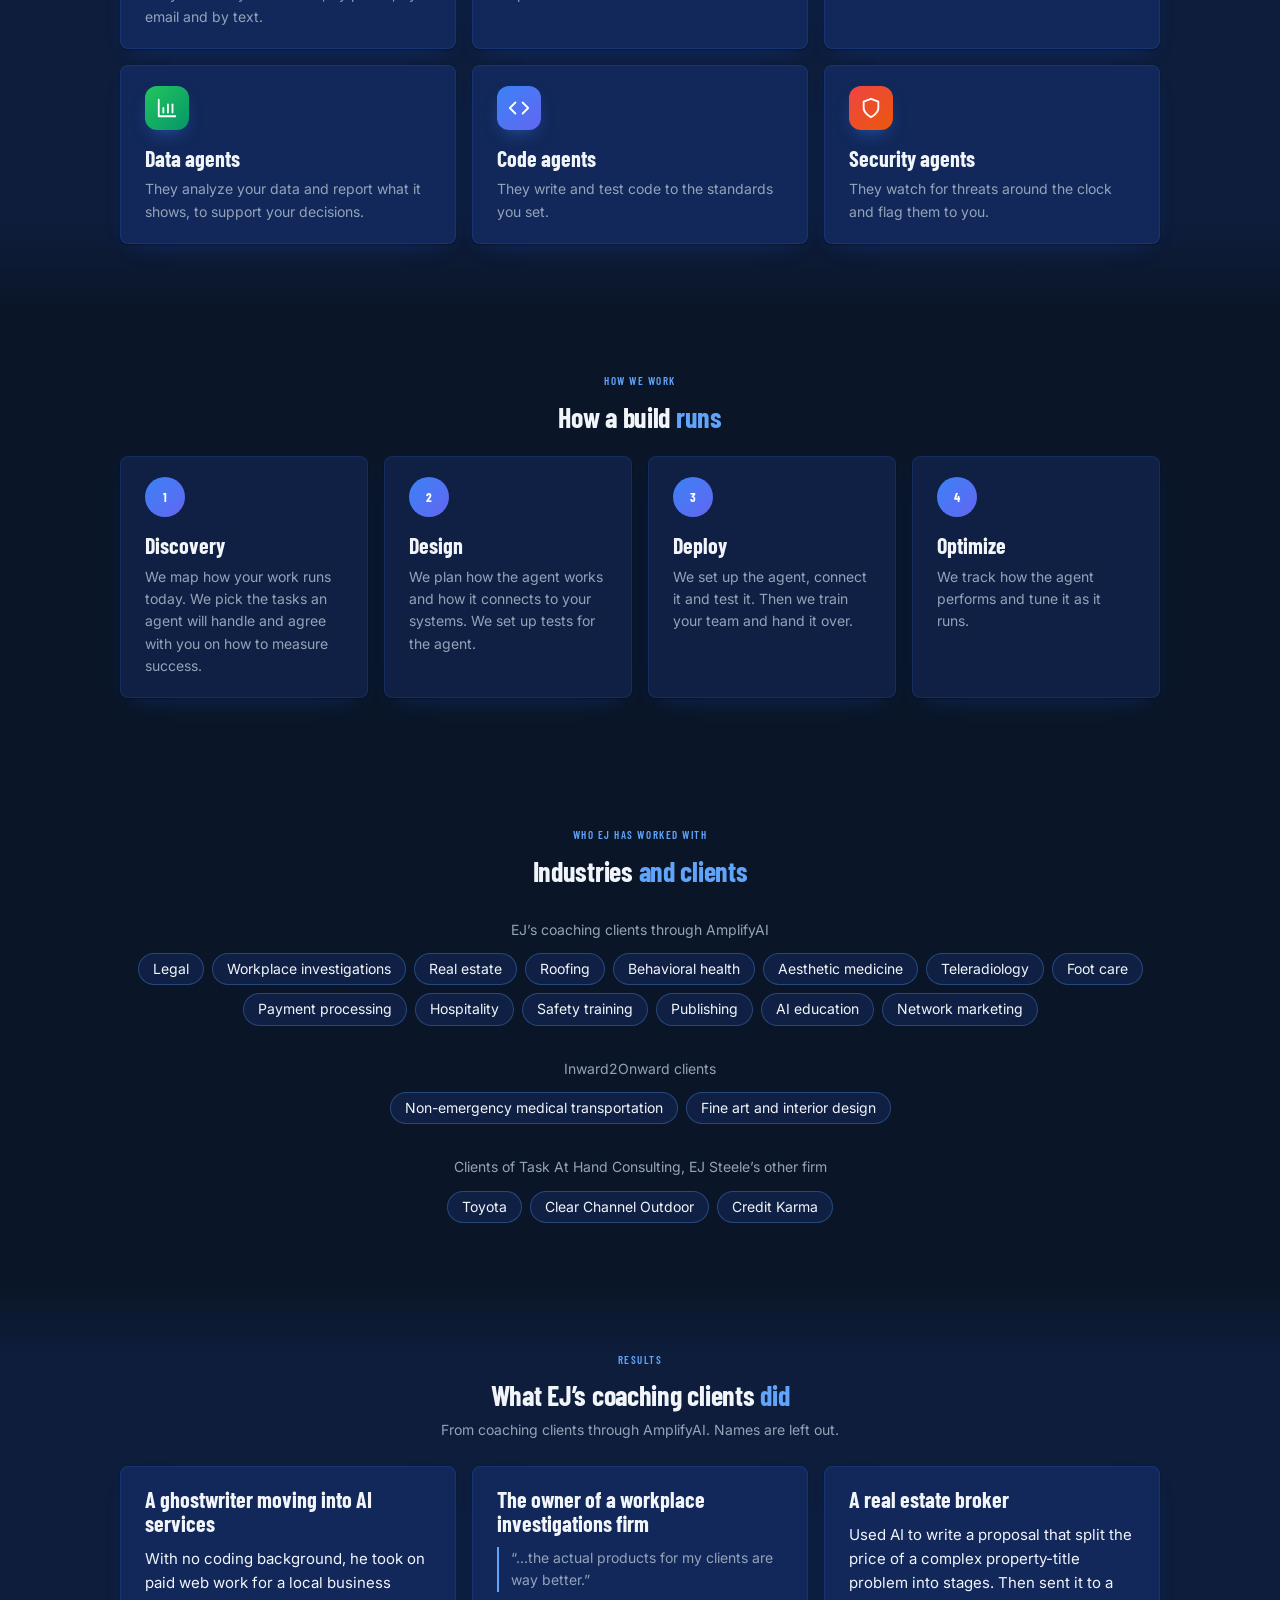
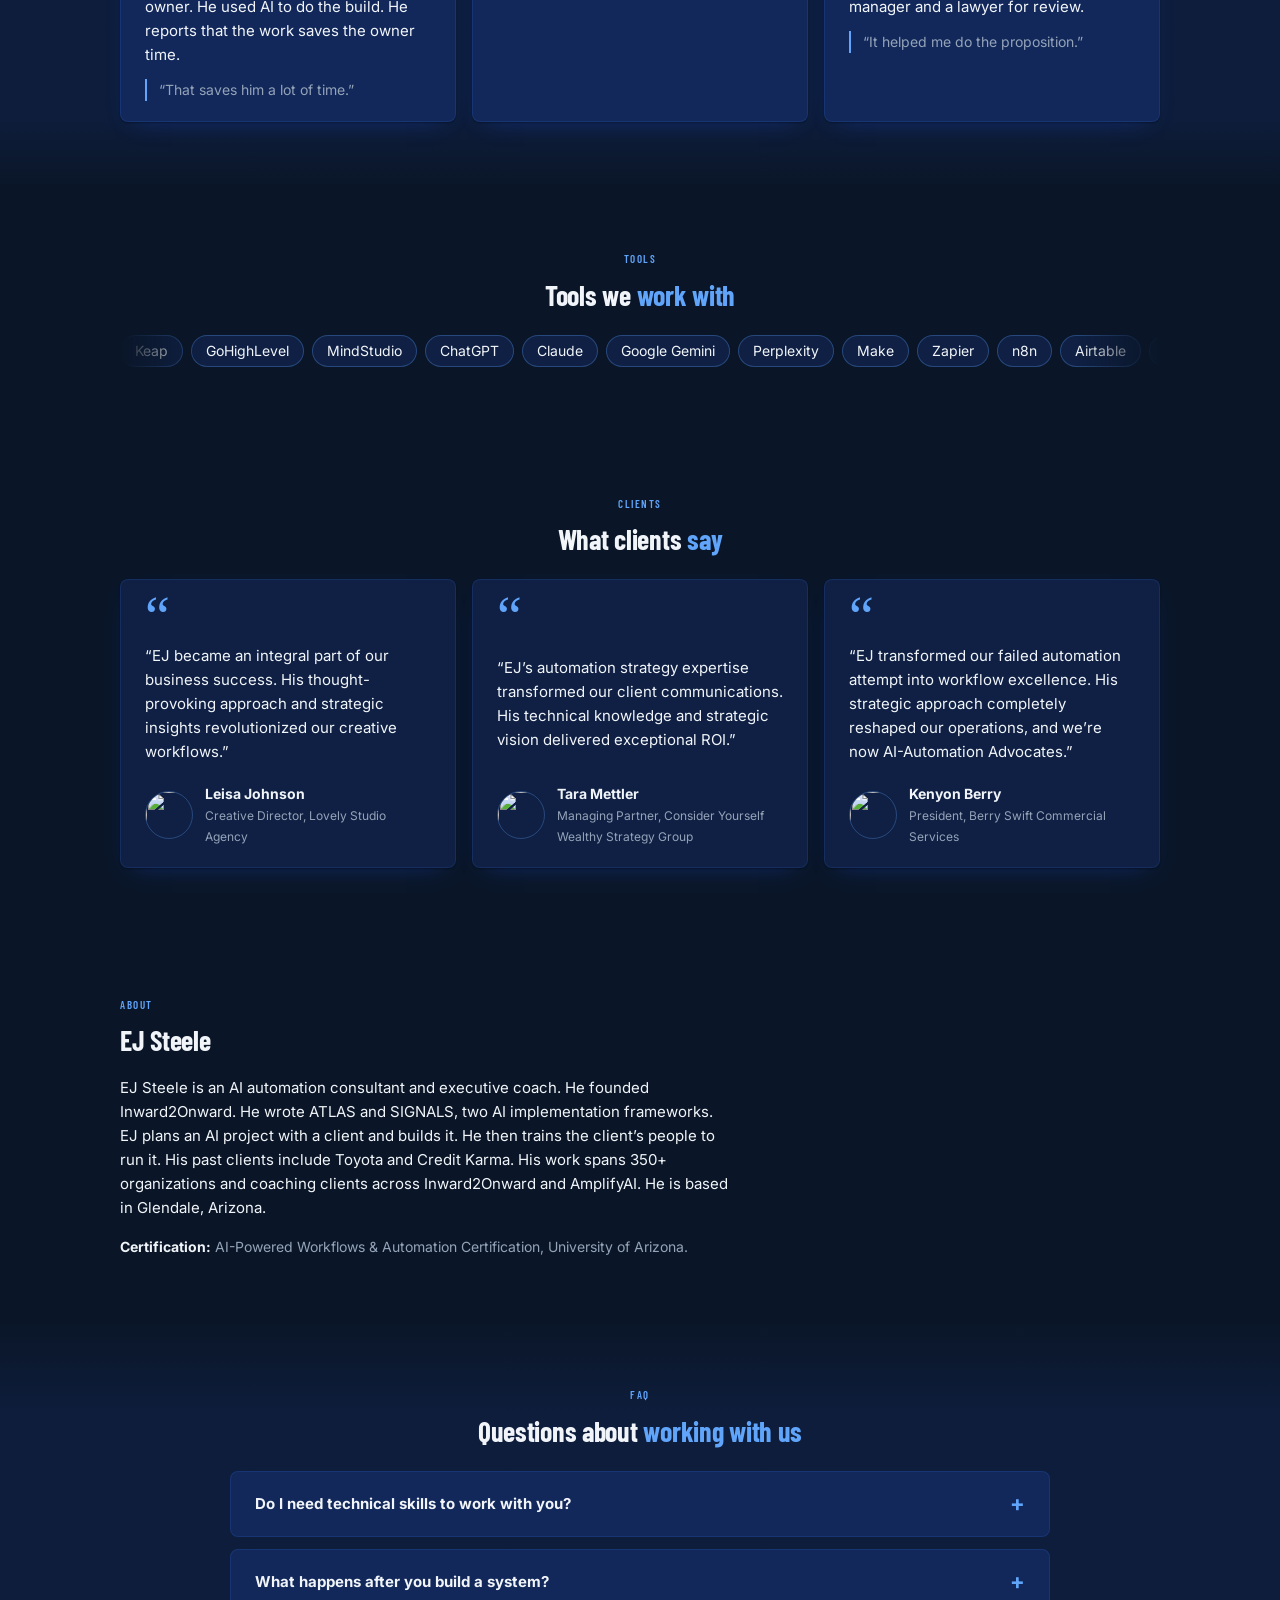
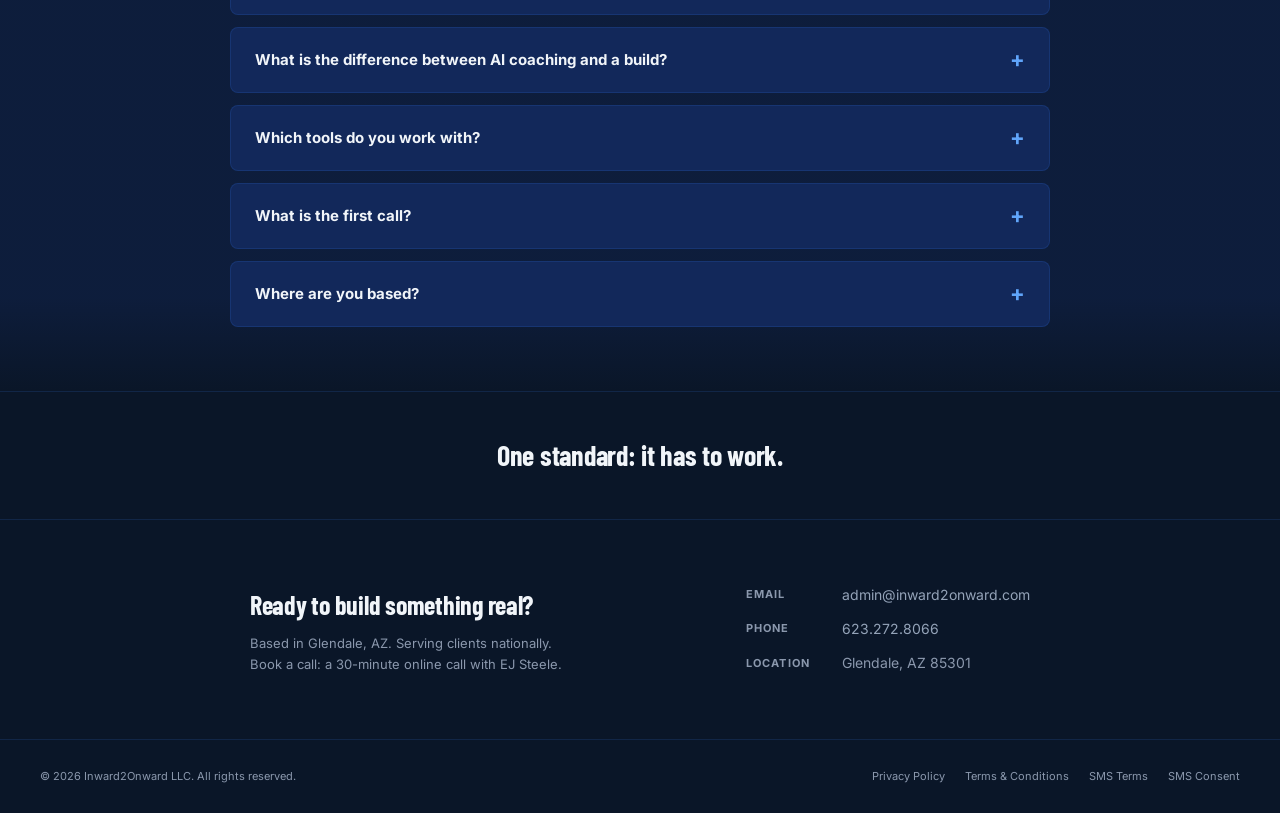
==== commit 1117f46e: "Homepage: problem band, routing row, outcomes, FAQ with FAQPage markup, V1-style flow Co-Authored-By" ====
--- a/index.html
+++ b/index.html
@@ -456,6 +456,60 @@
     .about-cred { max-width: 68ch; margin-top: var(--i2o-space-4); font-size: var(--i2o-text-md); color: var(--i2o-s2); line-height: var(--i2o-leading-relaxed); }
     .about-cred strong { color: var(--i2o-s1); }
 
+    /* ── FLOW: section heads, bands, icon tiles, marquee, FAQ ── */
+    .proof { padding-top: var(--i2o-space-16); }
+    .section-head { text-align: center; max-width: 760px; margin: 0 auto; }
+    .section-head .proof-note { margin-left: auto; margin-right: auto; }
+    .accent { color: var(--i2o-blue-light); }
+    .band { border-image: linear-gradient(to bottom, rgba(15, 32, 68, 0), rgba(15, 32, 68, 0.7) 14%, rgba(15, 32, 68, 0.7) 86%, rgba(15, 32, 68, 0)) fill 0 / / 0 100vmax; }
+    .band .i2o-card { background: #12285a; }
+    .centered-groups .industry-label { text-align: center; }
+    .centered-groups .chips { justify-content: center; }
+    .icon-tile { width: 44px; height: 44px; border-radius: 12px; display: flex; align-items: center; justify-content: center; margin-bottom: var(--i2o-space-4); box-shadow: 0 8px 18px -8px rgba(59, 130, 246, 0.6); }
+    .icon-tile svg { width: 22px; height: 22px; stroke: #fff; fill: none; stroke-width: 2; stroke-linecap: round; stroke-linejoin: round; }
+    .tile-blue { background: linear-gradient(135deg, #3B82F6, #6366F1); }
+    .tile-purple { background: linear-gradient(135deg, #A855F7, #DB2777); }
+    .tile-green { background: linear-gradient(135deg, #22C55E, #059669); }
+    .tile-red { background: linear-gradient(135deg, #EF4444, #EA580C); }
+    .step-circle { width: 40px; height: 40px; border-radius: 50%; display: flex; align-items: center; justify-content: center; font-family: var(--i2o-font-display); font-weight: var(--i2o-weight-bold); color: #fff; background: linear-gradient(135deg, #3B82F6, #6366F1); margin-bottom: var(--i2o-space-4); }
+    .start-grid { display: grid; grid-template-columns: repeat(auto-fill, minmax(240px, 1fr)); gap: var(--i2o-space-4); margin-top: var(--i2o-space-6); }
+    .start-card { margin: 0; }
+    .start-card blockquote { margin-top: var(--i2o-space-4); }
+    .start-cite { display: block; margin-top: var(--i2o-space-2); font-size: var(--i2o-text-sm); color: var(--i2o-s2); }
+    .start-here { margin-bottom: var(--i2o-space-8); padding: var(--i2o-space-5) var(--i2o-space-6); border: 1px solid var(--i2o-border); border-radius: var(--i2o-radius-lg); background: linear-gradient(135deg, rgba(59, 130, 246, 0.12), rgba(99, 102, 241, 0.06)); }
+    .start-title { font-family: var(--i2o-font-display); font-weight: var(--i2o-weight-bold); font-size: var(--i2o-text-4xl); color: var(--i2o-s1); }
+    .start-here ul { list-style: none; padding: 0; margin: var(--i2o-space-3) 0 0; display: grid; gap: var(--i2o-space-2); }
+    .start-here a { color: var(--i2o-s1); text-decoration: underline; text-decoration-color: rgba(96, 165, 250, 0.6); text-underline-offset: 3px; font-size: var(--i2o-text-md); line-height: var(--i2o-leading-relaxed); }
+    .start-here a:hover { color: var(--i2o-blue-light); }
+    .service-get { margin-top: var(--i2o-space-3); font-size: var(--i2o-text-base); color: var(--i2o-s1); line-height: var(--i2o-leading-relaxed); }
+    .service-get strong { color: var(--i2o-blue-light); }
+    .marquee { overflow: hidden; margin-top: var(--i2o-space-6); -webkit-mask-image: linear-gradient(90deg, transparent, #000 8%, #000 92%, transparent); mask-image: linear-gradient(90deg, transparent, #000 8%, #000 92%, transparent); }
+    .marquee-inner { display: flex; width: max-content; animation: i2o-marquee 60s linear infinite; }
+    .marquee:hover .marquee-inner { animation-play-state: paused; }
+    .marquee .chips { flex-wrap: nowrap; margin: 0; padding-right: 8px; }
+    .marquee .chips li { white-space: nowrap; }
+    @keyframes i2o-marquee { from { transform: translateX(0); } to { transform: translateX(-50%); } }
+    .quote-card::before { content: "\201C"; font-family: Georgia, serif; font-size: 56px; line-height: 0.6; color: var(--i2o-blue-light); display: block; height: 24px; }
+    .faq-list { max-width: 820px; margin: var(--i2o-space-6) auto 0; display: grid; gap: var(--i2o-space-3); }
+    .faq-item { background: var(--i2o-navy-2); border: 1px solid var(--i2o-border); border-radius: var(--i2o-radius-lg); padding: 0 var(--i2o-space-6); }
+    .band .faq-item { background: #12285a; }
+    .faq-item summary { cursor: pointer; list-style: none; padding: var(--i2o-space-5) 0; font-weight: var(--i2o-weight-bold); color: var(--i2o-s1); font-size: var(--i2o-text-lg); display: flex; justify-content: space-between; gap: 16px; }
+    .faq-item summary::-webkit-details-marker { display: none; }
+    .faq-item summary::after { content: "+"; color: var(--i2o-blue-light); font-size: 22px; line-height: 1; }
+    .faq-item[open] summary::after { content: "\2212"; }
+    .faq-item summary:focus-visible { outline: 2px solid var(--i2o-blue); outline-offset: 4px; border-radius: 4px; }
+    .faq-item p { padding-bottom: var(--i2o-space-5); color: var(--i2o-s2); font-size: var(--i2o-text-md); line-height: var(--i2o-leading-relaxed); }
+    .js-reveal .section-head:not(.is-in) { opacity: 0; }
+    .js-reveal .section-head.is-in { animation: i2o-rise 0.6s ease-out backwards; }
+    @media print { .js-reveal .section-head { opacity: 1 !important; } }
+    @media (min-width: 900px) { .results-grid.three { grid-template-columns: repeat(3, 1fr); } }
+    @media (prefers-reduced-motion: reduce) {
+      .marquee { -webkit-mask-image: none; mask-image: none; }
+      .marquee-inner { animation: none; width: auto; }
+      .marquee .chips { flex-wrap: wrap; justify-content: center; }
+      .marquee .chips[aria-hidden="true"] { display: none; }
+    }
+
     /* ── TAGLINE BAND ── */
     .tagline-band {
       border-top: 1px solid var(--i2o-border);
@@ -558,7 +612,8 @@
       .hero-inner { grid-template-columns: minmax(0, 1fr); align-items: start; gap: var(--i2o-space-10); padding: 56px var(--i2o-space-6) var(--i2o-space-12); }
       .tools-inner { padding: var(--i2o-space-5) var(--i2o-space-6); gap: 8px 20px; }
       .services { padding: var(--i2o-space-12) var(--i2o-space-6); }
-      .proof { padding: 0 var(--i2o-space-6) var(--i2o-space-12); }
+      .proof { padding: var(--i2o-space-12) var(--i2o-space-6); }
+      .start-here { padding: var(--i2o-space-5); }
       .hero-visual { min-height: 0; }
       .hero-dots { position: relative; inset: auto; width: 100%; height: 160px; margin-bottom: -24px; }
       .tagline-band { padding: var(--i2o-space-10) var(--i2o-space-6); }
@@ -585,6 +640,7 @@
     <div class="site-nav-links">
       <a href="#services">Services</a>
       <a href="#about">About</a>
+      <a href="#faq">FAQ</a>
       <a href="#contact">Contact</a>
       <a href="https://calendly.com/ej--33/ai-powered-workflows-automation" class="nav-cta" target="_blank" rel="noopener">Book a call</a>
     </div>
@@ -631,24 +687,56 @@
     </div>
   </section>
 
+  <section class="proof band" id="start" aria-labelledby="start-title">
+    <div class="section-head">
+      <p class="i2o-eyebrow">Before the work</p>
+      <h2 class="proof-title" id="start-title">Problems clients <span class="accent">bring</span></h2>
+    </div>
+    <div class="start-grid">
+      <figure class="i2o-card start-card">
+        <h3 class="card-title">An automation that didn&rsquo;t work</h3>
+        <p class="card-text">We rebuild it, test it and train the people who will run it.</p>
+        <blockquote class="result-quote"><p>&ldquo;EJ transformed our failed automation attempt into workflow excellence.&rdquo;</p></blockquote>
+        <figcaption class="start-cite">Kenyon Berry, President, Berry Swift Commercial Services</figcaption>
+      </figure>
+      <figure class="i2o-card start-card">
+        <h3 class="card-title">No coding background</h3>
+        <p class="card-text">You don&rsquo;t need one. A ghostwriter EJ coached had no coding background and now takes on paid web work and uses AI to build it.</p>
+        <blockquote class="result-quote"><p>&ldquo;I technically have no coding skills, the AI does that, but I know how to work with the AI to do that.&rdquo;</p></blockquote>
+        <figcaption class="start-cite">A ghostwriter coached through AmplifyAI</figcaption>
+      </figure>
+    </div>
+  </section>
+
+
   <section class="services" id="services">
     <div class="services-layout">
     <h2 class="i2o-eyebrow services-label">What we do</h2>
     <div class="service-groups">
+      <div class="start-here">
+        <p class="start-title">Where to start</p>
+        <ul>
+          <li><a href="#svc-coaching">If you want to use AI yourself, start with AI coaching.</a></li>
+          <li><a href="#svc-automation">If your team repeats the same tasks, start with Automation and CRM.</a></li>
+          <li><a href="#svc-strategy">If you&rsquo;re not sure where AI fits, start with AI strategy.</a></li>
+          <li><a href="#svc-exec">If you lead a team, start with Executive coaching.</a></li>
+        </ul>
+      </div>
       <div class="service-group" aria-labelledby="group-coaching">
       <h3 class="service-group-title" id="group-coaching">AI Coaching</h3>
       <div class="services-grid">
-        <div class="i2o-card">
+        <div class="i2o-card" id="svc-coaching">
           <p class="service-num">01</p>
           <h4 class="service-name">AI coaching</h4>
           <p class="service-desc">One-on-one sessions with EJ Steele. You build your own AI assistant in Claude. We call this assistant your clone. You give it details about your work and your business. Then you use it to help with one part of your business at a time.</p>
+          <p class="service-get"><strong>What you get:</strong> your own AI assistant. You build it with EJ Steele, using your business details.</p>
         </div>
         <div class="i2o-card">
           <p class="service-num">02</p>
           <h4 class="service-name">Talk to Claude</h4>
           <p class="service-desc">We set up Claude so you can speak to it instead of typing.</p>
         </div>
-        <div class="i2o-card">
+        <div class="i2o-card" id="svc-exec">
           <p class="service-num">03</p>
           <h4 class="service-name">Executive coaching</h4>
           <p class="service-desc">EJ Steele coaches you one-on-one on leadership and decision-making.</p>
@@ -658,15 +746,17 @@
       <div class="service-group" aria-labelledby="group-consultancy">
       <h3 class="service-group-title" id="group-consultancy">Small Business Consultancy</h3>
       <div class="services-grid">
-        <div class="i2o-card">
+        <div class="i2o-card" id="svc-strategy">
           <p class="service-num">04</p>
           <h4 class="service-name">AI strategy</h4>
           <p class="service-desc">We write a plan for where AI can help your business. The plan is built on our ATLAS and SIGNALS frameworks.</p>
+          <p class="service-get"><strong>What you get:</strong> a written plan for where AI fits in your business.</p>
         </div>
-        <div class="i2o-card">
+        <div class="i2o-card" id="svc-automation">
           <p class="service-num">05</p>
           <h4 class="service-name">Automation and CRM</h4>
           <p class="service-desc">We set up a customer relationship management (CRM) system for you in Keap or GoHighLevel. We automate repeat tasks with Make, n8n or MindStudio. Then the CRM and the automations are yours to run.</p>
+          <p class="service-get"><strong>What you get:</strong> a CRM and automations your team can run.</p>
         </div>
         <div class="i2o-card">
           <p class="service-num">06</p>
@@ -684,37 +774,39 @@
     </div>
   </section>
 
-  <section class="proof" id="agents" aria-labelledby="agents-title">
-    <p class="i2o-eyebrow">AI agents</p>
-    <h2 class="proof-title" id="agents-title">The AI agents we build</h2>
+  <section class="proof band" id="agents" aria-labelledby="agents-title">
+    <div class="section-head">
+      <p class="i2o-eyebrow">AI agents</p>
+      <h2 class="proof-title" id="agents-title">The AI <span class="accent">agents</span> we build</h2>
+    </div>
     <div class="agents-grid">
       <div class="i2o-card">
-        <span class="agent-bar agent-blue" aria-hidden="true"></span>
+        <span class="icon-tile tile-blue" aria-hidden="true"><svg viewBox="0 0 24 24"><path d="M21 15a2 2 0 0 1-2 2H7l-4 4V5a2 2 0 0 1 2-2h14a2 2 0 0 1 2 2z"/></svg></span>
         <h3 class="card-title">Customer agents</h3>
         <p class="card-text">They answer customer questions and resolve common issues, day and night. They work on your website, by phone, by email and by text.</p>
       </div>
       <div class="i2o-card">
-        <span class="agent-bar agent-blue" aria-hidden="true"></span>
+        <span class="icon-tile tile-blue" aria-hidden="true"><svg viewBox="0 0 24 24"><circle cx="9" cy="7" r="4"/><path d="M3 21v-2a4 4 0 0 1 4-4h4a4 4 0 0 1 4 4v2"/><path d="M16 3.13a4 4 0 0 1 0 7.75"/><path d="M21 21v-2a4 4 0 0 0-3-3.85"/></svg></span>
         <h3 class="card-title">Employee agents</h3>
         <p class="card-text">They take repeat tasks off your team. They also track tasks and move work from one step to the next.</p>
       </div>
       <div class="i2o-card">
-        <span class="agent-bar agent-purple" aria-hidden="true"></span>
+        <span class="icon-tile tile-purple" aria-hidden="true"><svg viewBox="0 0 24 24"><path d="M12 20h9"/><path d="M16.5 3.5a2.1 2.1 0 0 1 3 3L7 19l-4 1 1-4z"/></svg></span>
         <h3 class="card-title">Creative agents</h3>
         <p class="card-text">They draft content and support design work in your brand&rsquo;s style.</p>
       </div>
       <div class="i2o-card">
-        <span class="agent-bar agent-green" aria-hidden="true"></span>
+        <span class="icon-tile tile-green" aria-hidden="true"><svg viewBox="0 0 24 24"><path d="M3 3v18h18"/><path d="M8 17v-5"/><path d="M13 17V8"/><path d="M18 17v-9"/></svg></span>
         <h3 class="card-title">Data agents</h3>
         <p class="card-text">They analyze your data and report what it shows, to support your decisions.</p>
       </div>
       <div class="i2o-card">
-        <span class="agent-bar agent-blue" aria-hidden="true"></span>
+        <span class="icon-tile tile-blue" aria-hidden="true"><svg viewBox="0 0 24 24"><polyline points="16 18 22 12 16 6"/><polyline points="8 6 2 12 8 18"/></svg></span>
         <h3 class="card-title">Code agents</h3>
         <p class="card-text">They write and test code to the standards you set.</p>
       </div>
       <div class="i2o-card">
-        <span class="agent-bar agent-red" aria-hidden="true"></span>
+        <span class="icon-tile tile-red" aria-hidden="true"><svg viewBox="0 0 24 24"><path d="M12 22s8-4 8-10V5l-8-3-8 3v7c0 6 8 10 8 10z"/></svg></span>
         <h3 class="card-title">Security agents</h3>
         <p class="card-text">They watch for threats around the clock and flag them to you.</p>
       </div>
@@ -722,35 +814,39 @@
   </section>
 
   <section class="proof" id="process" aria-labelledby="process-title">
-    <p class="i2o-eyebrow">How we work</p>
-    <h2 class="proof-title" id="process-title">How a build runs</h2>
+    <div class="section-head">
+      <p class="i2o-eyebrow">How we work</p>
+      <h2 class="proof-title" id="process-title">How a build <span class="accent">runs</span></h2>
+    </div>
     <ol class="steps-grid">
       <li class="i2o-card">
-        <p class="step-num">STEP 1</p>
+        <p class="step-circle" aria-label="Step 1">1</p>
         <h3 class="card-title">Discovery</h3>
         <p class="card-text">We map how your work runs today. We pick the tasks an agent will handle and agree with you on how to measure success.</p>
       </li>
       <li class="i2o-card">
-        <p class="step-num">STEP 2</p>
+        <p class="step-circle" aria-label="Step 2">2</p>
         <h3 class="card-title">Design</h3>
         <p class="card-text">We plan how the agent works and how it connects to your systems. We set up tests for the agent.</p>
       </li>
       <li class="i2o-card">
-        <p class="step-num">STEP 3</p>
+        <p class="step-circle" aria-label="Step 3">3</p>
         <h3 class="card-title">Deploy</h3>
         <p class="card-text">We set up the agent, connect it and test it. Then we train your team and hand it over.</p>
       </li>
       <li class="i2o-card">
-        <p class="step-num">STEP 4</p>
+        <p class="step-circle" aria-label="Step 4">4</p>
         <h3 class="card-title">Optimize</h3>
         <p class="card-text">We track how the agent performs and tune it as it runs.</p>
       </li>
     </ol>
   </section>
 
-  <section class="proof" id="industries" aria-labelledby="industries-title">
-    <p class="i2o-eyebrow">Who EJ has worked with</p>
-    <h2 class="proof-title" id="industries-title">Industries and clients</h2>
+  <section class="proof centered-groups" id="industries" aria-labelledby="industries-title">
+    <div class="section-head">
+      <p class="i2o-eyebrow">Who EJ has worked with</p>
+      <h2 class="proof-title" id="industries-title">Industries <span class="accent">and clients</span></h2>
+    </div>
     <div class="industry-group">
       <p class="industry-label">EJ&rsquo;s coaching clients through AmplifyAI</p>
       <ul class="chips">
@@ -787,20 +883,17 @@
     </div>
   </section>
 
-  <section class="proof" id="results" aria-labelledby="results-title">
-    <p class="i2o-eyebrow">Results</p>
-    <h2 class="proof-title" id="results-title">What EJ&rsquo;s coaching clients did</h2>
-    <p class="proof-note">From coaching clients through AmplifyAI. Names are left out.</p>
-    <div class="results-grid">
-        <div class="i2o-card result-card result-card-wide">
+  <section class="proof band" id="results" aria-labelledby="results-title">
+    <div class="section-head">
+      <p class="i2o-eyebrow">Results</p>
+      <h2 class="proof-title" id="results-title">What EJ&rsquo;s coaching clients <span class="accent">did</span></h2>
+      <p class="proof-note">From coaching clients through AmplifyAI. Names are left out.</p>
+    </div>
+    <div class="results-grid three">
+        <div class="i2o-card result-card">
           <p class="result-who">A ghostwriter moving into AI services</p>
-          <ul class="result-list">
-            <li>With no coding background, he took on paid web work for a local business owner. He used AI to do the build.</li>
-            <li>Read his fiction aloud at a public writers&rsquo; group, 11 days before his target date. He was the first to read.</li>
-            <li>Reached his goal of 15 LinkedIn posts, by his own count.</li>
-            <li>Emailed three new contacts within 24 hours of meeting them at a book signing. Two replied right away.</li>
-          </ul>
-          <blockquote class="result-quote"><p>&ldquo;I technically have no coding skills, the AI does that, but I know how to work with the AI to do that.&rdquo;</p></blockquote>
+          <p class="result-text">With no coding background, he took on paid web work for a local business owner. He used AI to do the build. He reports that the work saves the owner time.</p>
+          <blockquote class="result-quote"><p>&ldquo;That saves him a lot of time.&rdquo;</p></blockquote>
         </div>
         <div class="i2o-card result-card">
           <p class="result-who">The owner of a workplace investigations firm</p>
@@ -814,9 +907,24 @@
     </div>
   </section>
 
+  <section class="proof" id="tools" aria-labelledby="tools-title">
+    <div class="section-head">
+      <p class="i2o-eyebrow">Tools</p>
+      <h2 class="proof-title" id="tools-title">Tools we <span class="accent">work with</span></h2>
+    </div>
+    <div class="marquee">
+      <div class="marquee-inner">
+        <ul class="chips"><li>Keap</li><li>GoHighLevel</li><li>MindStudio</li><li>ChatGPT</li><li>Claude</li><li>Google Gemini</li><li>Perplexity</li><li>Make</li><li>Zapier</li><li>n8n</li><li>Airtable</li><li>Miro</li><li>Notion</li><li>Slack</li><li>GitHub Copilot</li><li>Microsoft 365</li><li>Hugging Face</li><li>Telegram</li><li>Supabase</li><li>GitHub</li><li>Bolt</li><li>Mailgun</li><li>Replit</li><li>Postman</li><li>Box</li><li>Magai</li><li>ElevenLabs</li><li>Canva</li><li>Apify</li></ul>
+        <ul class="chips" aria-hidden="true"><li>Keap</li><li>GoHighLevel</li><li>MindStudio</li><li>ChatGPT</li><li>Claude</li><li>Google Gemini</li><li>Perplexity</li><li>Make</li><li>Zapier</li><li>n8n</li><li>Airtable</li><li>Miro</li><li>Notion</li><li>Slack</li><li>GitHub Copilot</li><li>Microsoft 365</li><li>Hugging Face</li><li>Telegram</li><li>Supabase</li><li>GitHub</li><li>Bolt</li><li>Mailgun</li><li>Replit</li><li>Postman</li><li>Box</li><li>Magai</li><li>ElevenLabs</li><li>Canva</li><li>Apify</li></ul>
+      </div>
+    </div>
+  </section>
+
   <section class="proof" id="testimonials" aria-labelledby="testimonials-title">
-    <p class="i2o-eyebrow">Clients</p>
-    <h2 class="proof-title" id="testimonials-title">What clients say</h2>
+    <div class="section-head">
+      <p class="i2o-eyebrow">Clients</p>
+      <h2 class="proof-title" id="testimonials-title">What clients <span class="accent">say</span></h2>
+    </div>
     <div class="quotes-grid">
       <figure class="i2o-card quote-card">
         <blockquote class="quote-text"><p>&ldquo;EJ became an integral part of our business success. His thought-provoking approach and strategic insights revolutionized our creative workflows.&rdquo;</p></blockquote>
@@ -847,10 +955,96 @@
     <h2 class="proof-title" id="about-title">EJ Steele</h2>
     <p class="about-text">EJ Steele is an AI automation consultant and executive coach. He founded Inward2Onward. He wrote ATLAS and SIGNALS, two AI implementation frameworks. EJ plans an AI project with a client and builds it. He then trains the client&rsquo;s people to run it. His past clients include Toyota and Credit Karma. His work spans 350+ organizations and coaching clients across Inward2Onward and AmplifyAI. He is based in Glendale, Arizona.</p>
     <p class="about-cred"><strong>Certification:</strong> AI-Powered Workflows &amp; Automation Certification, University of Arizona.</p>
-    <p class="industry-label">Tools EJ works with</p>
-    <ul class="chips">
-      <li>ChatGPT</li><li>Claude</li><li>Google Gemini</li><li>Perplexity</li><li>Make</li><li>Zapier</li><li>n8n</li><li>Airtable</li><li>Miro</li><li>Notion</li><li>Slack</li><li>GitHub Copilot</li><li>Microsoft 365</li><li>Hugging Face</li><li>Telegram</li><li>Supabase</li><li>GitHub</li><li>Bolt</li><li>Mailgun</li><li>Replit</li><li>Postman</li><li>Box</li><li>Magai</li><li>ElevenLabs</li><li>Canva</li><li>Apify</li>
-    </ul>
+  </section>
+
+  <section class="proof band" id="faq" aria-labelledby="faq-title">
+    <div class="section-head">
+      <p class="i2o-eyebrow">FAQ</p>
+      <h2 class="proof-title" id="faq-title">Questions about <span class="accent">working with us</span></h2>
+    </div>
+    <div class="faq-list">
+      <details class="faq-item">
+        <summary>Do I need technical skills to work with you?</summary>
+        <p>No. In AI coaching, you build your own AI assistant in Claude with EJ Steele, one part of your business at a time. In a build, we set up the system for you.</p>
+      </details>
+      <details class="faq-item">
+        <summary>What happens after you build a system?</summary>
+        <p>We test it, train the people who will run it and hand it over. The system is yours to run.</p>
+      </details>
+      <details class="faq-item">
+        <summary>What is the difference between AI coaching and a build?</summary>
+        <p>In AI coaching, you build and use your own AI assistant, with EJ Steele in each session. In a build, we set up the system for you, then hand it over.</p>
+      </details>
+      <details class="faq-item">
+        <summary>Which tools do you work with?</summary>
+        <p>We build CRMs in Keap and GoHighLevel and automate tasks with Make.com, n8n and MindStudio. We also work with Claude, ChatGPT and the other tools listed on this page.</p>
+      </details>
+      <details class="faq-item">
+        <summary>What is the first call?</summary>
+        <p>A 30-minute online call with EJ Steele. You can book it from any Book a call button on this page.</p>
+      </details>
+      <details class="faq-item">
+        <summary>Where are you based?</summary>
+        <p>Glendale, Arizona. We serve clients nationally.</p>
+      </details>
+      <!-- Pricing question held: waiting on EJ to say whether the FAQ shows starting points, the full schedule or no prices (source: The Floor). -->
+    </div>
+    <script type="application/ld+json">
+{
+  "@context": "https://schema.org",
+  "@type": "FAQPage",
+  "mainEntity": [
+    {
+      "@type": "Question",
+      "name": "Do I need technical skills to work with you?",
+      "acceptedAnswer": {
+        "@type": "Answer",
+        "text": "No. In AI coaching, you build your own AI assistant in Claude with EJ Steele, one part of your business at a time. In a build, we set up the system for you."
+      }
+    },
+    {
+      "@type": "Question",
+      "name": "What happens after you build a system?",
+      "acceptedAnswer": {
+        "@type": "Answer",
+        "text": "We test it, train the people who will run it and hand it over. The system is yours to run."
+      }
+    },
+    {
+      "@type": "Question",
+      "name": "What is the difference between AI coaching and a build?",
+      "acceptedAnswer": {
+        "@type": "Answer",
+        "text": "In AI coaching, you build and use your own AI assistant, with EJ Steele in each session. In a build, we set up the system for you, then hand it over."
+      }
+    },
+    {
+      "@type": "Question",
+      "name": "Which tools do you work with?",
+      "acceptedAnswer": {
+        "@type": "Answer",
+        "text": "We build CRMs in Keap and GoHighLevel and automate tasks with Make.com, n8n and MindStudio. We also work with Claude, ChatGPT and the other tools listed on this page."
+      }
+    },
+    {
+      "@type": "Question",
+      "name": "What is the first call?",
+      "acceptedAnswer": {
+        "@type": "Answer",
+        "text": "A 30-minute online call with EJ Steele. You can book it from any Book a call button on this page."
+      }
+    },
+    {
+      "@type": "Question",
+      "name": "Where are you based?",
+      "acceptedAnswer": {
+        "@type": "Answer",
+        "text": "Glendale, Arizona. We serve clients nationally."
+      }
+    }
+  ]
+}
+    </script>
   </section>
 
   <div class="tagline-band">
@@ -861,6 +1055,8 @@
     <div>
       <h2 class="contact-heading">Ready to build something real?</h2>
       <p class="contact-sub">Based in Glendale, AZ. Serving clients nationally.</p>
+      <p class="contact-sub">Book a call: a 30-minute online call with EJ Steele.</p>
+      <!-- Held for EJ: what the caller leaves with, and whether the call is free. -->
     </div>
     <div class="contact-list">
       <div class="contact-row">
@@ -998,11 +1194,11 @@
 })();
 
 /* Card reveal: cards fade and rise in order as their section scrolls into view. */
-["services", "agents", "process", "results", "testimonials"].forEach(function (id) {
+["start", "services", "agents", "process", "industries", "results", "tools", "testimonials", "faq"].forEach(function (id) {
   var section = document.getElementById(id);
   var reduce = window.matchMedia && window.matchMedia("(prefers-reduced-motion: reduce)").matches;
   if (!section || reduce || !window.IntersectionObserver) return;
-  var cards = section.querySelectorAll(".i2o-card");
+  var cards = section.querySelectorAll(".section-head, .i2o-card");
   for (var i = 0; i < cards.length; i++) cards[i].style.setProperty("--reveal-delay", (i * 0.08) + "s");
   section.classList.add("js-reveal");
   var io = new IntersectionObserver(function (entries) {
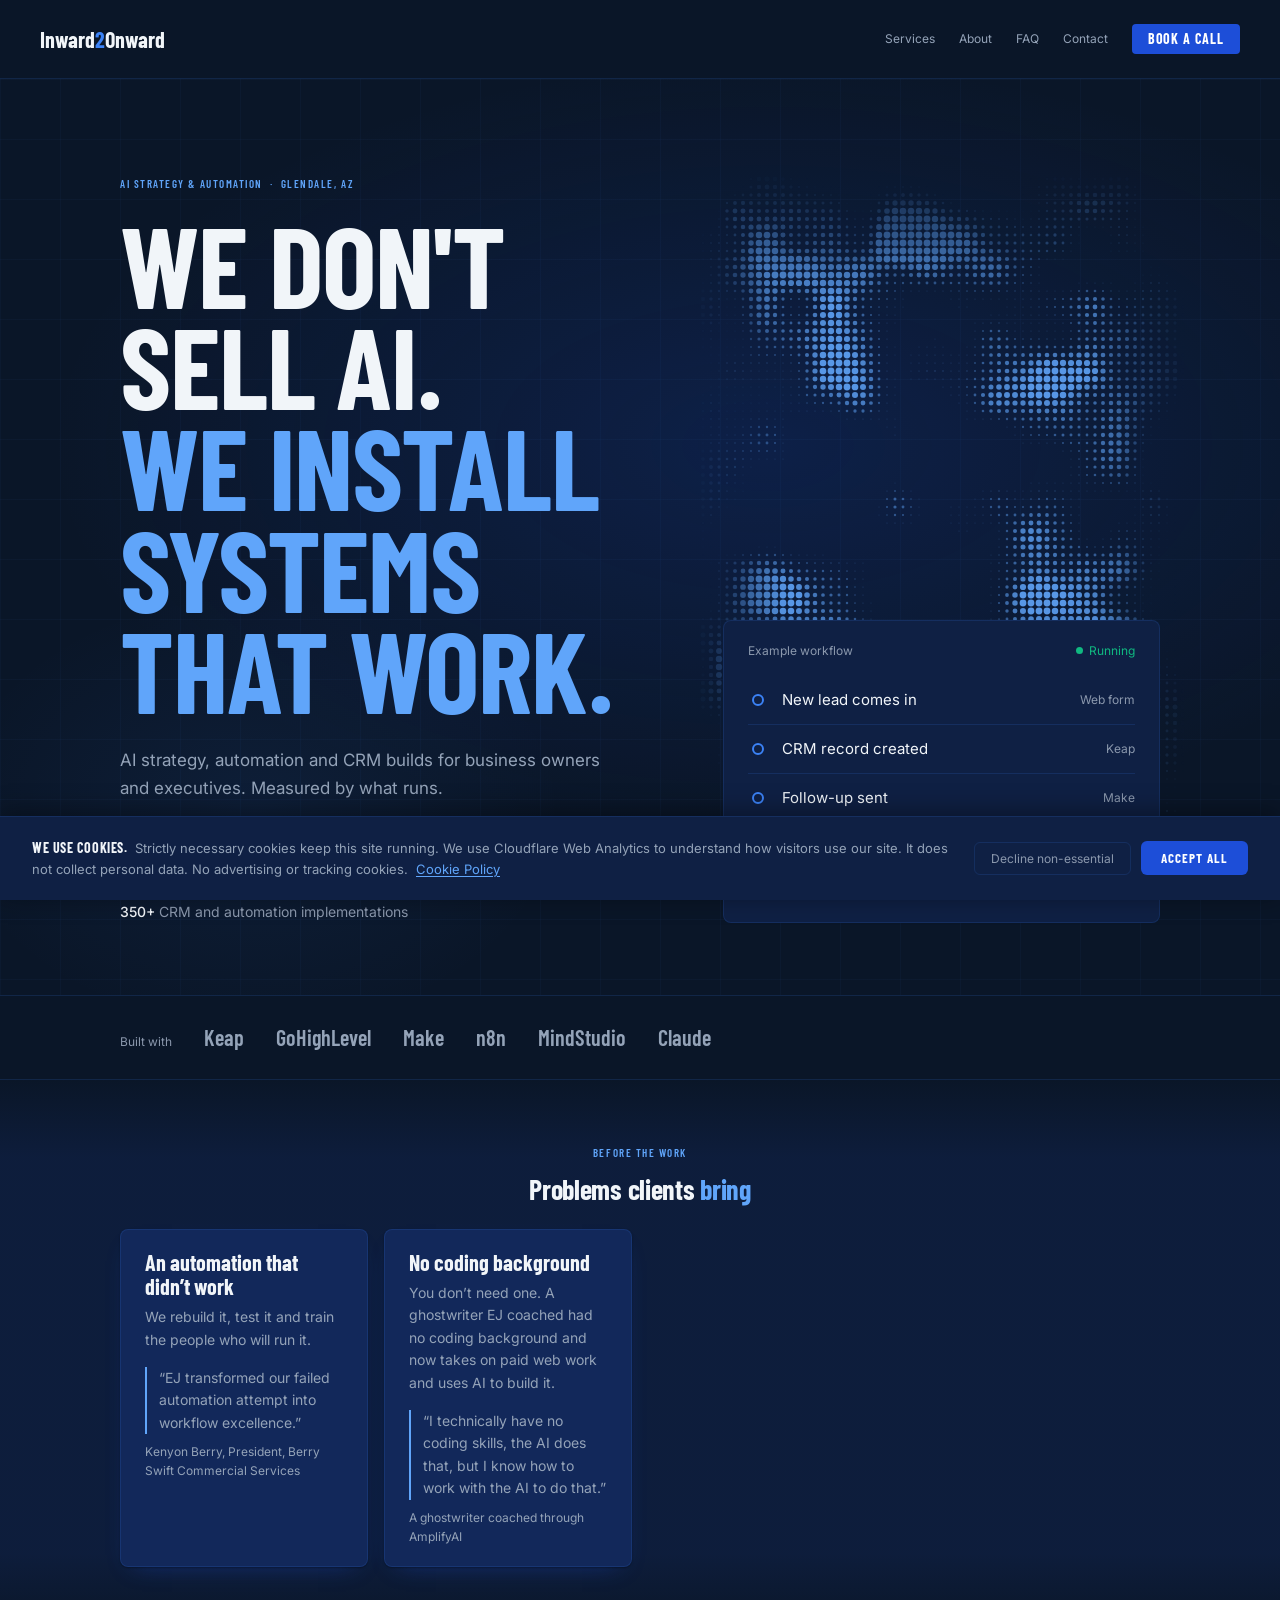
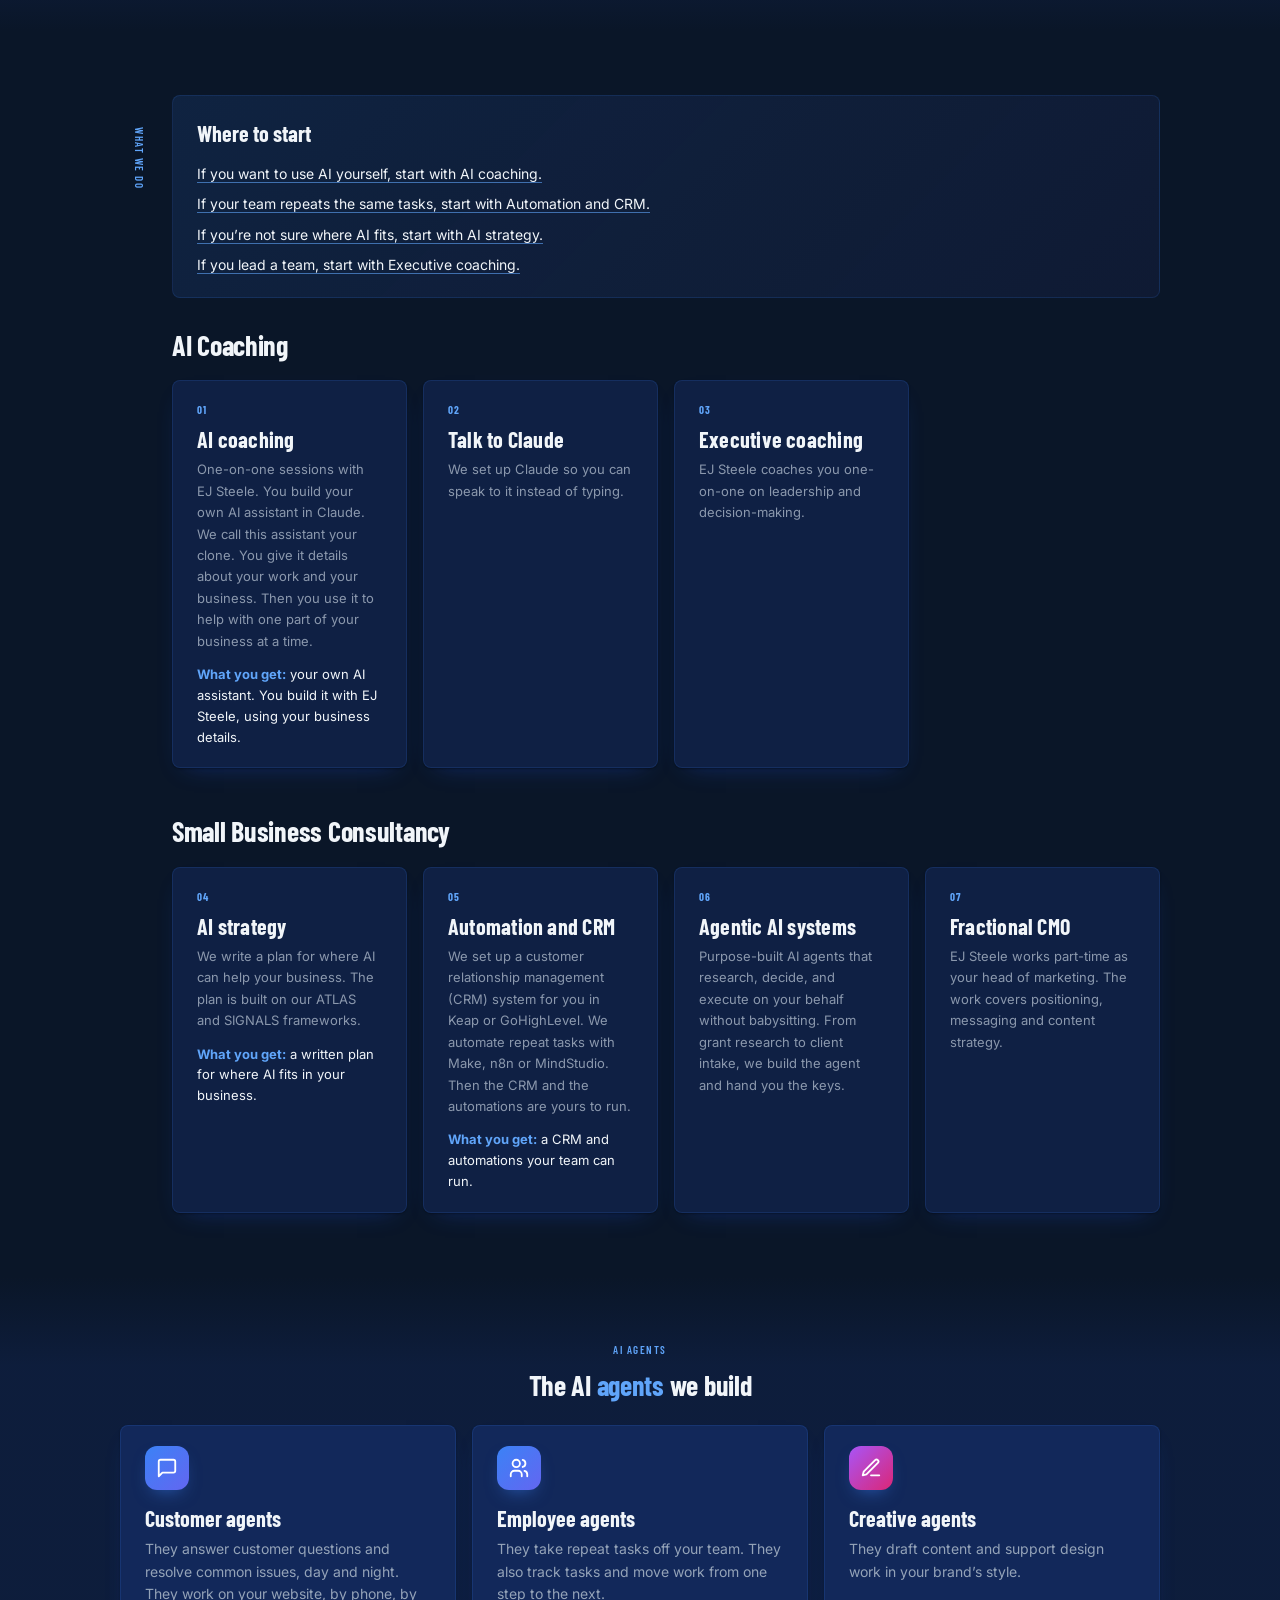
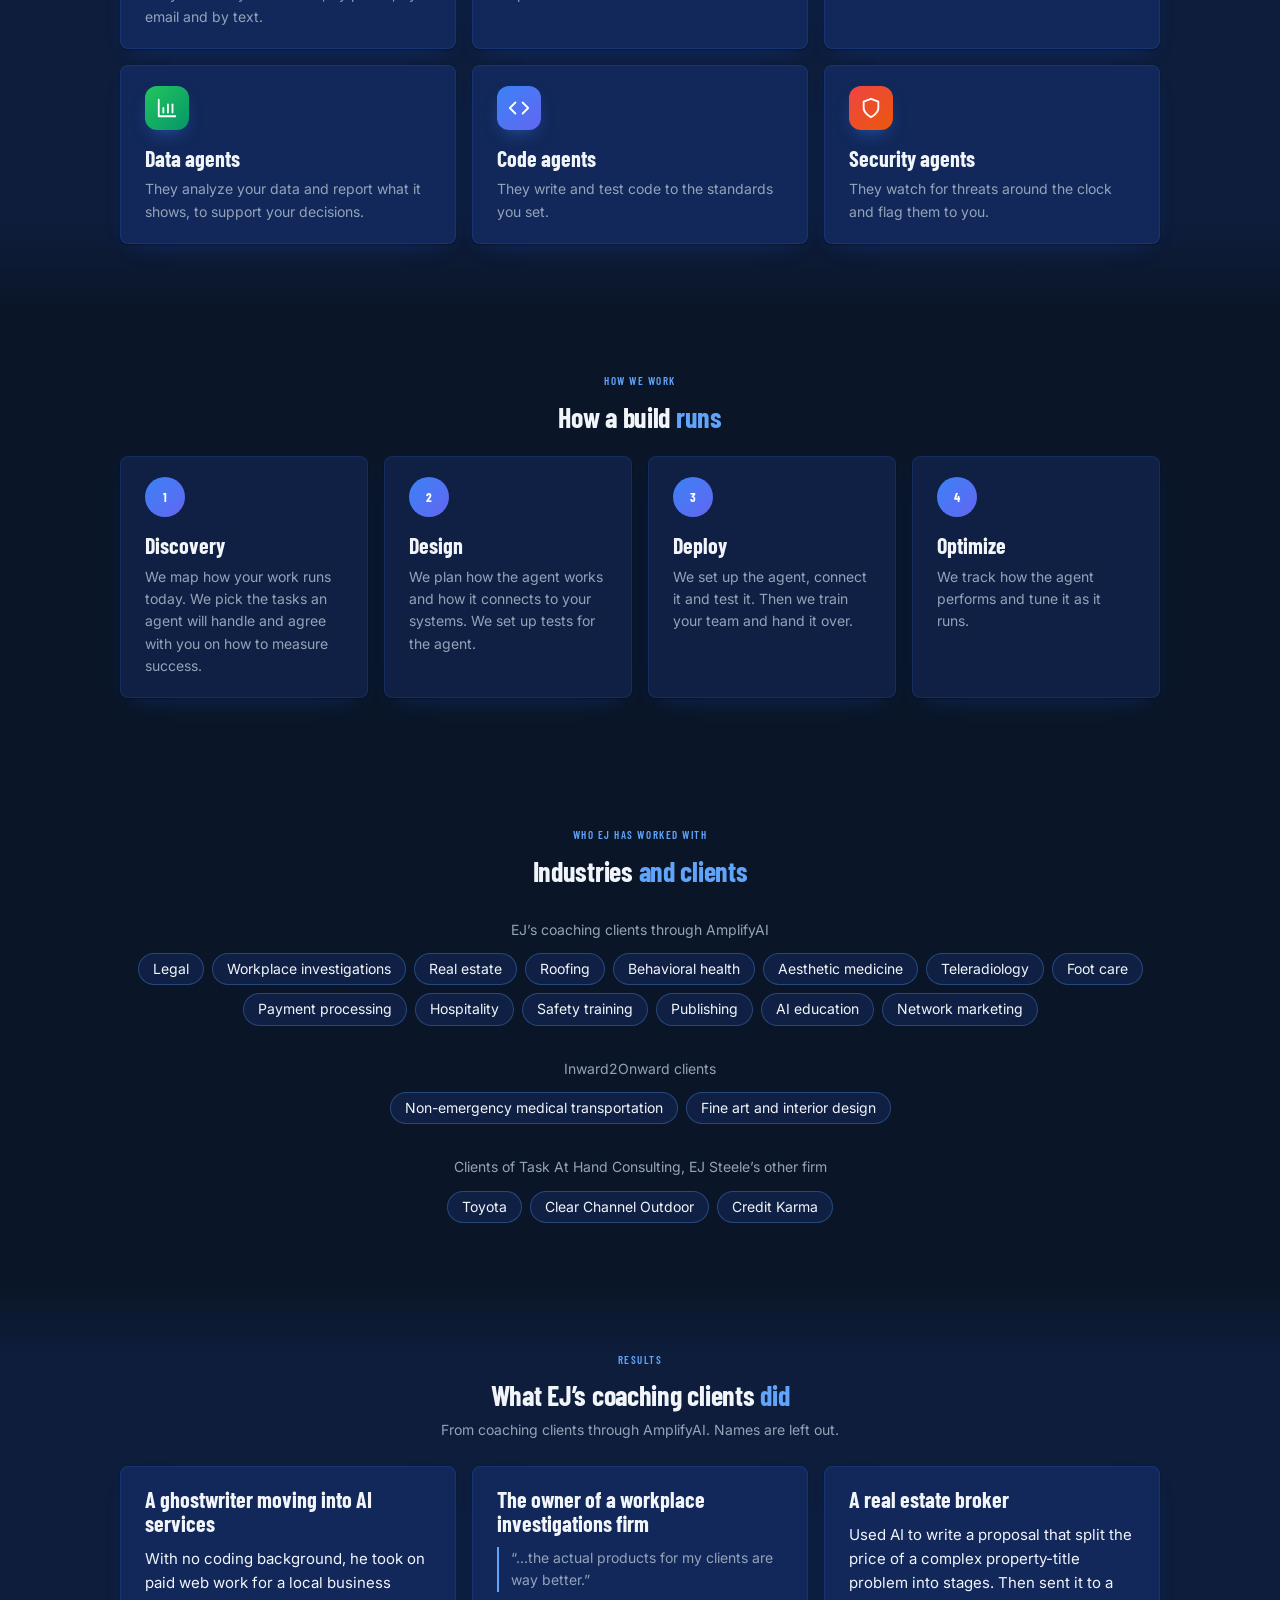
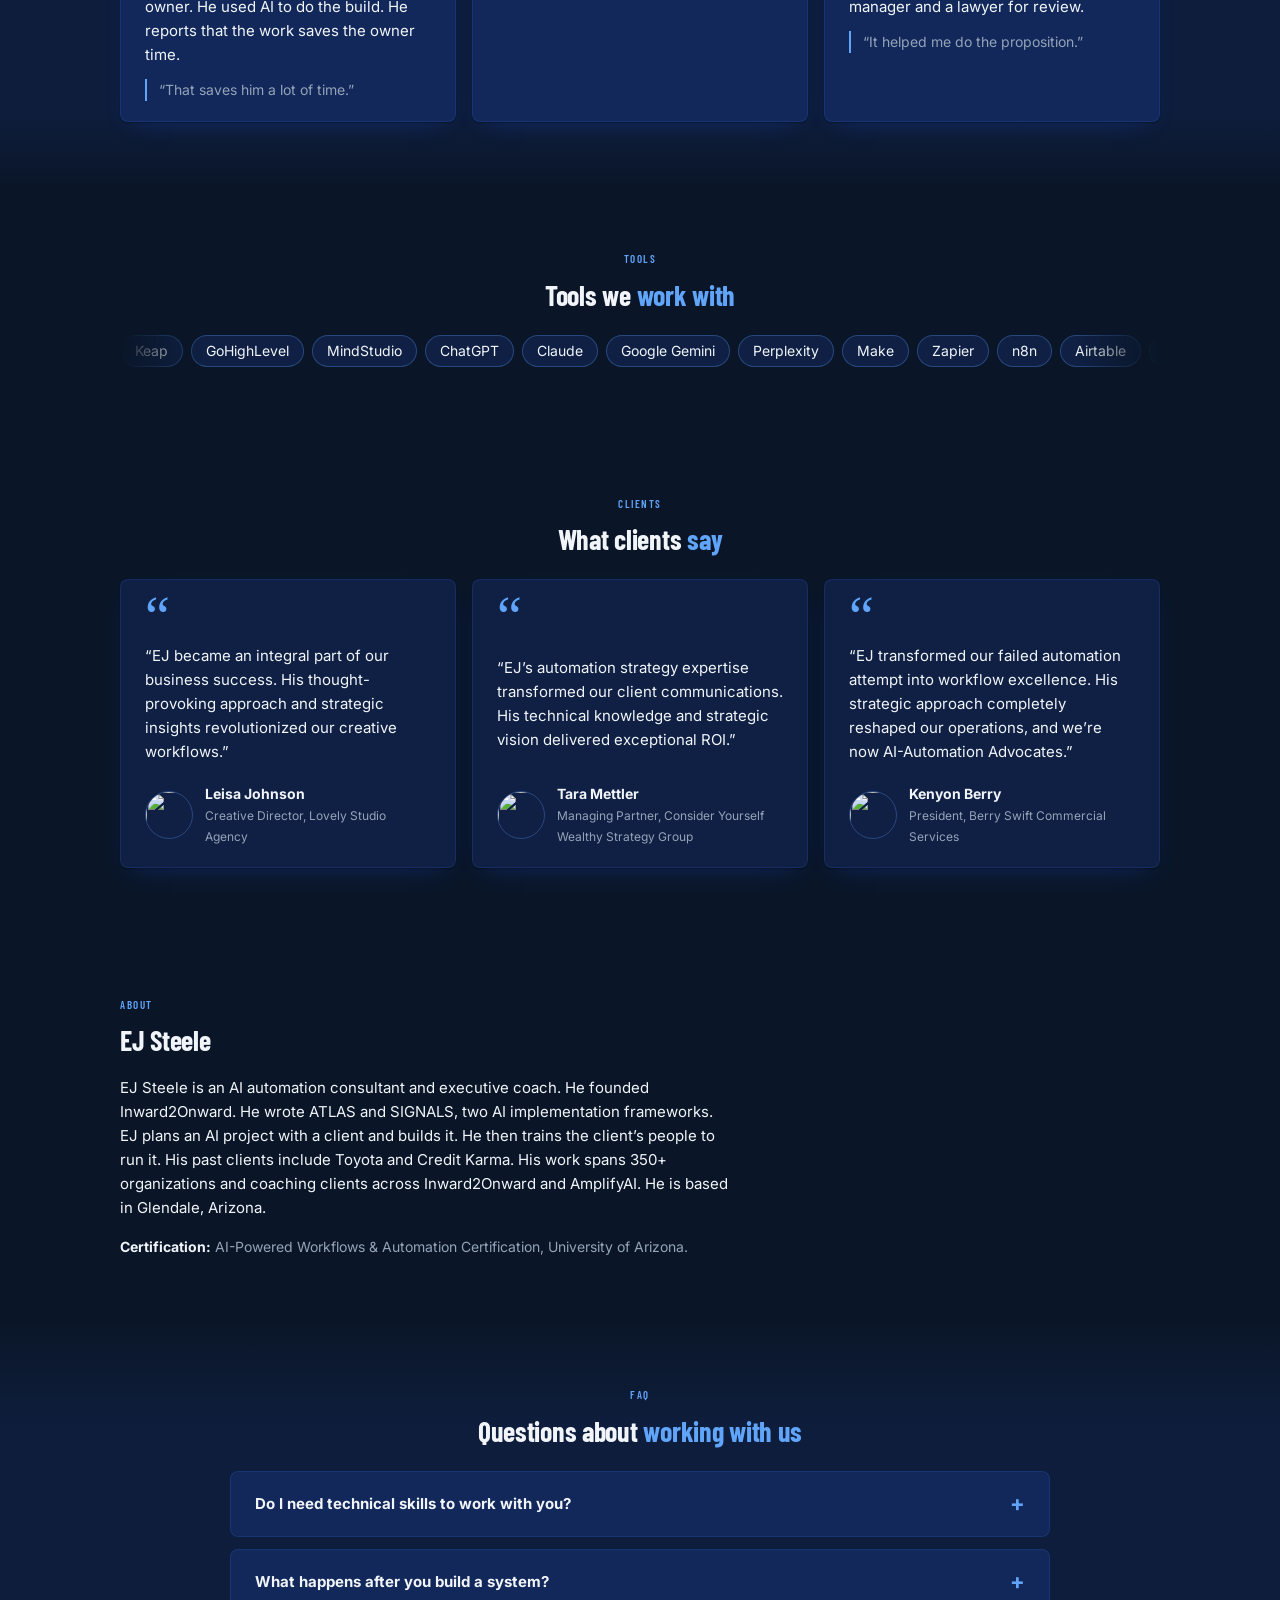
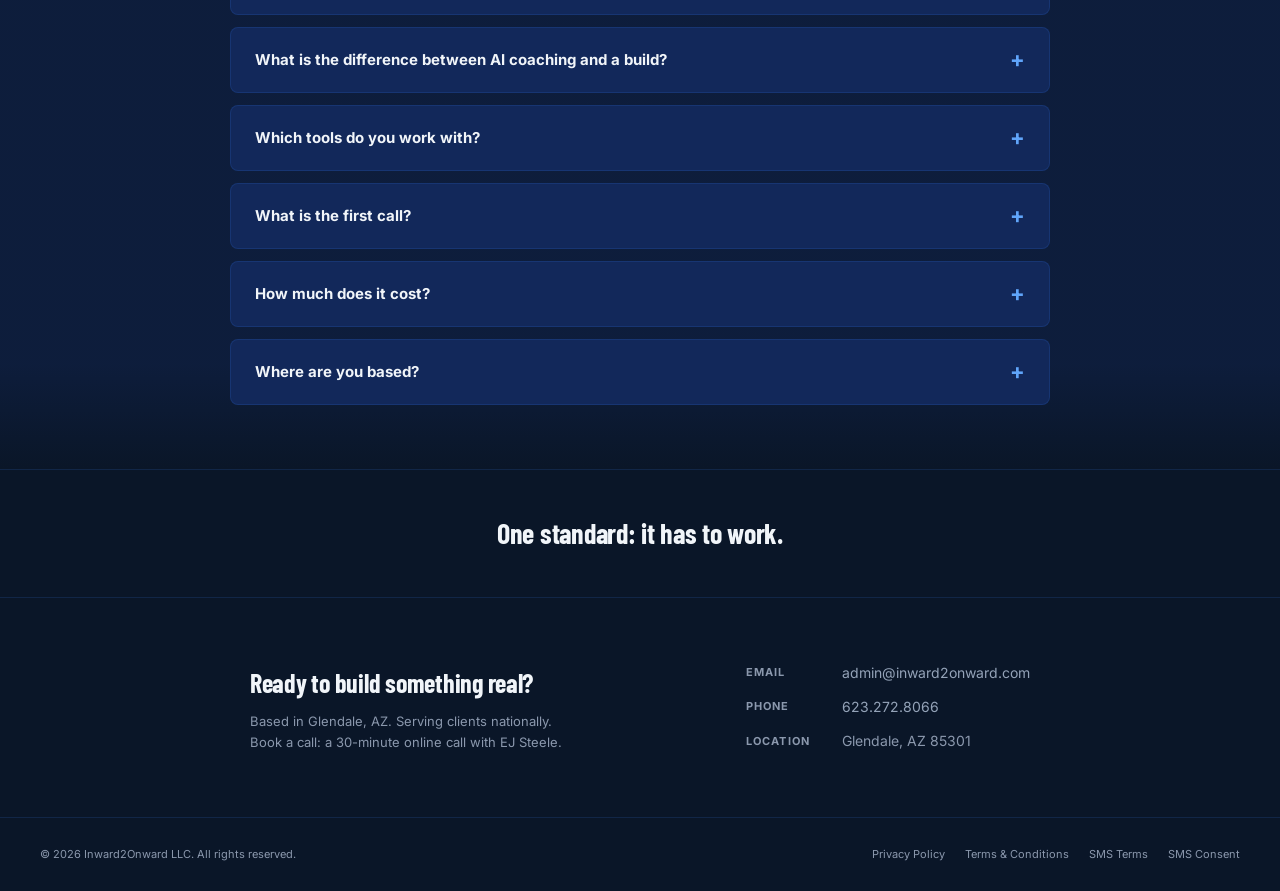
==== commit b972f95c: "Homepage FAQ: starting prices in SIGNALS wording, first-call description Co-Authored-By: Claude Opus" ====
--- a/index.html
+++ b/index.html
@@ -981,13 +981,16 @@
       </details>
       <details class="faq-item">
         <summary>What is the first call?</summary>
-        <p>A 30-minute online call with EJ Steele. You can book it from any Book a call button on this page.</p>
+        <p>A 30-minute online call with EJ Steele. We walk through what Scout, our SIGNALS diagnostic, covers and whether it fits your business. You can book it from any Book a call button on this page.</p>
+      </details>
+      <details class="faq-item">
+        <summary>How much does it cost?</summary>
+        <p>Work starts with Scout, our $1,500 SIGNALS diagnostic. Scout is credited in full against a build inside 30 days. Builds, called Command, start at $5,000. An implementation retainer starts at $2,000 a month, with a three-month minimum. Build scope and price are set in a written agreement.</p>
       </details>
       <details class="faq-item">
         <summary>Where are you based?</summary>
         <p>Glendale, Arizona. We serve clients nationally.</p>
       </details>
-      <!-- Pricing question held: waiting on EJ to say whether the FAQ shows starting points, the full schedule or no prices (source: The Floor). -->
     </div>
     <script type="application/ld+json">
 {
@@ -1031,7 +1034,15 @@
       "name": "What is the first call?",
       "acceptedAnswer": {
         "@type": "Answer",
-        "text": "A 30-minute online call with EJ Steele. You can book it from any Book a call button on this page."
+        "text": "A 30-minute online call with EJ Steele. We walk through what Scout, our SIGNALS diagnostic, covers and whether it fits your business. You can book it from any Book a call button on this page."
+      }
+    },
+    {
+      "@type": "Question",
+      "name": "How much does it cost?",
+      "acceptedAnswer": {
+        "@type": "Answer",
+        "text": "Work starts with Scout, our $1,500 SIGNALS diagnostic. Scout is credited in full against a build inside 30 days. Builds, called Command, start at $5,000. An implementation retainer starts at $2,000 a month, with a three-month minimum. Build scope and price are set in a written agreement."
       }
     },
     {
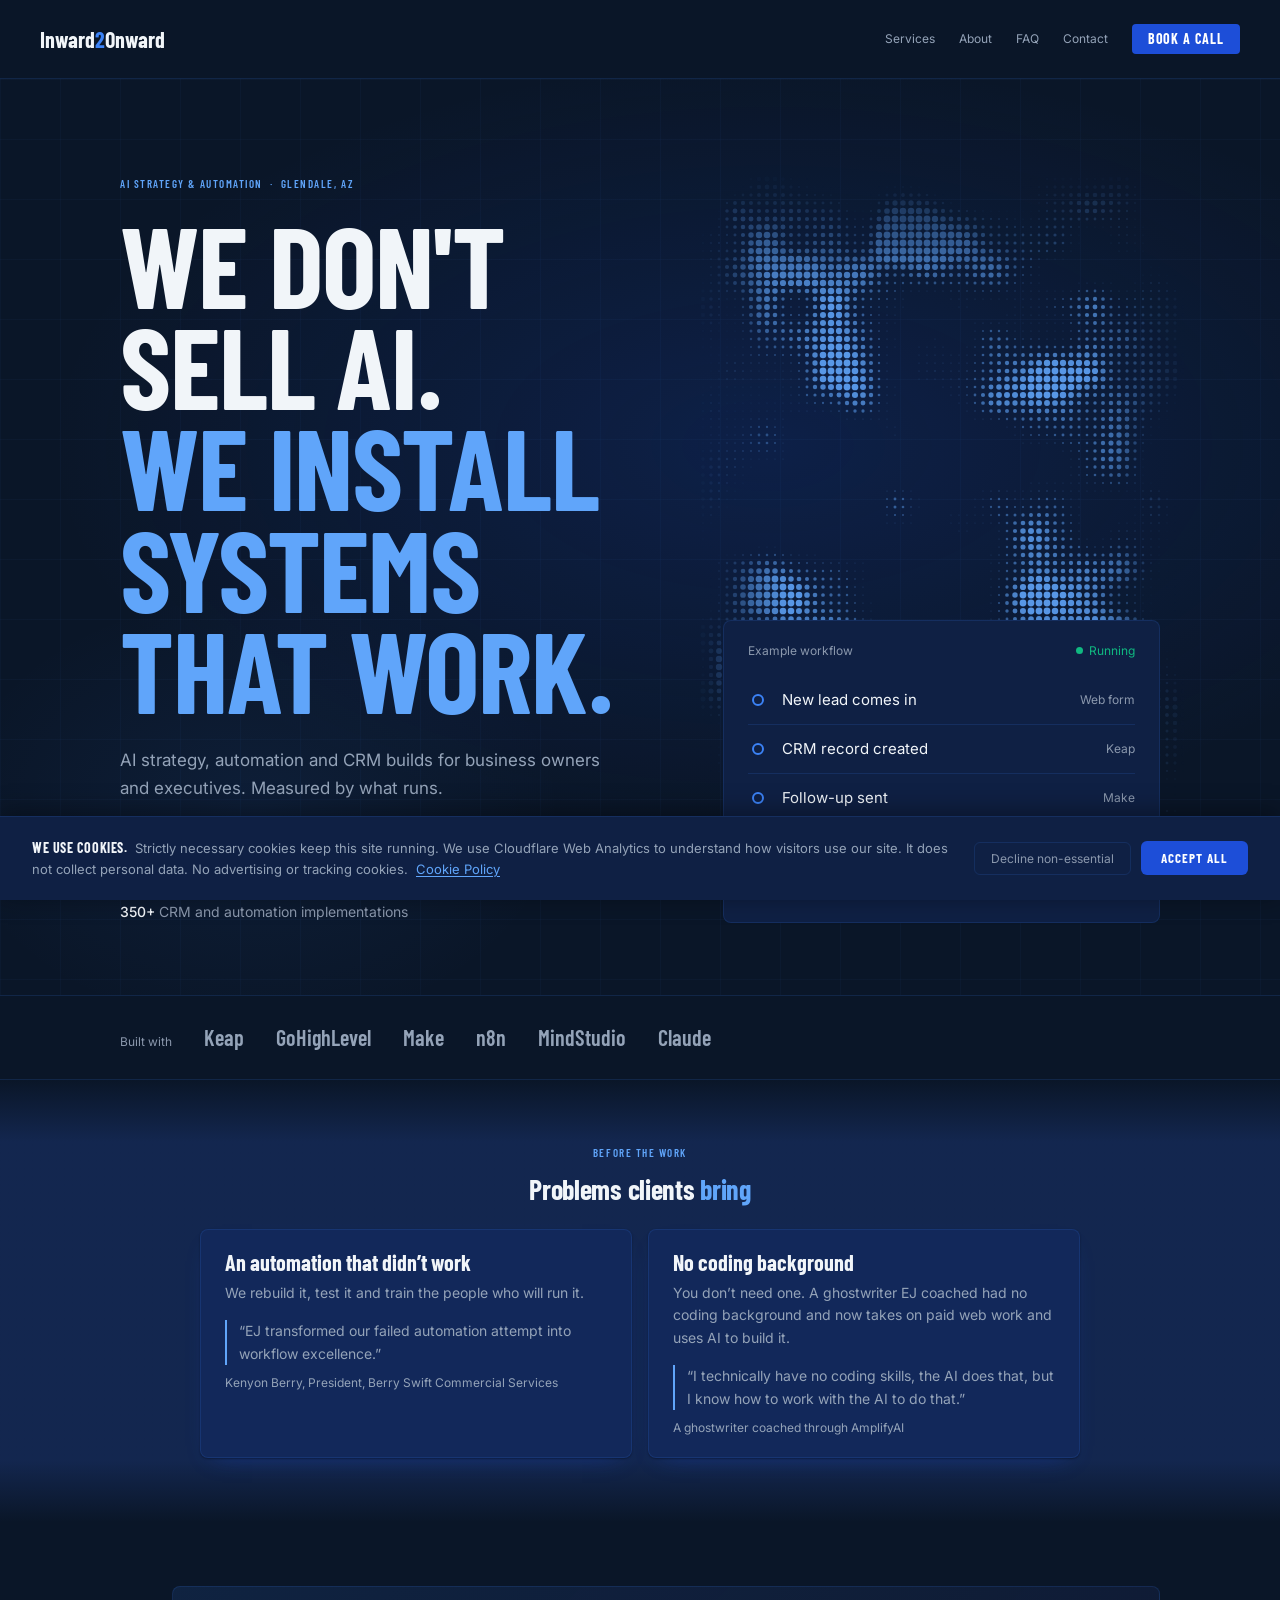
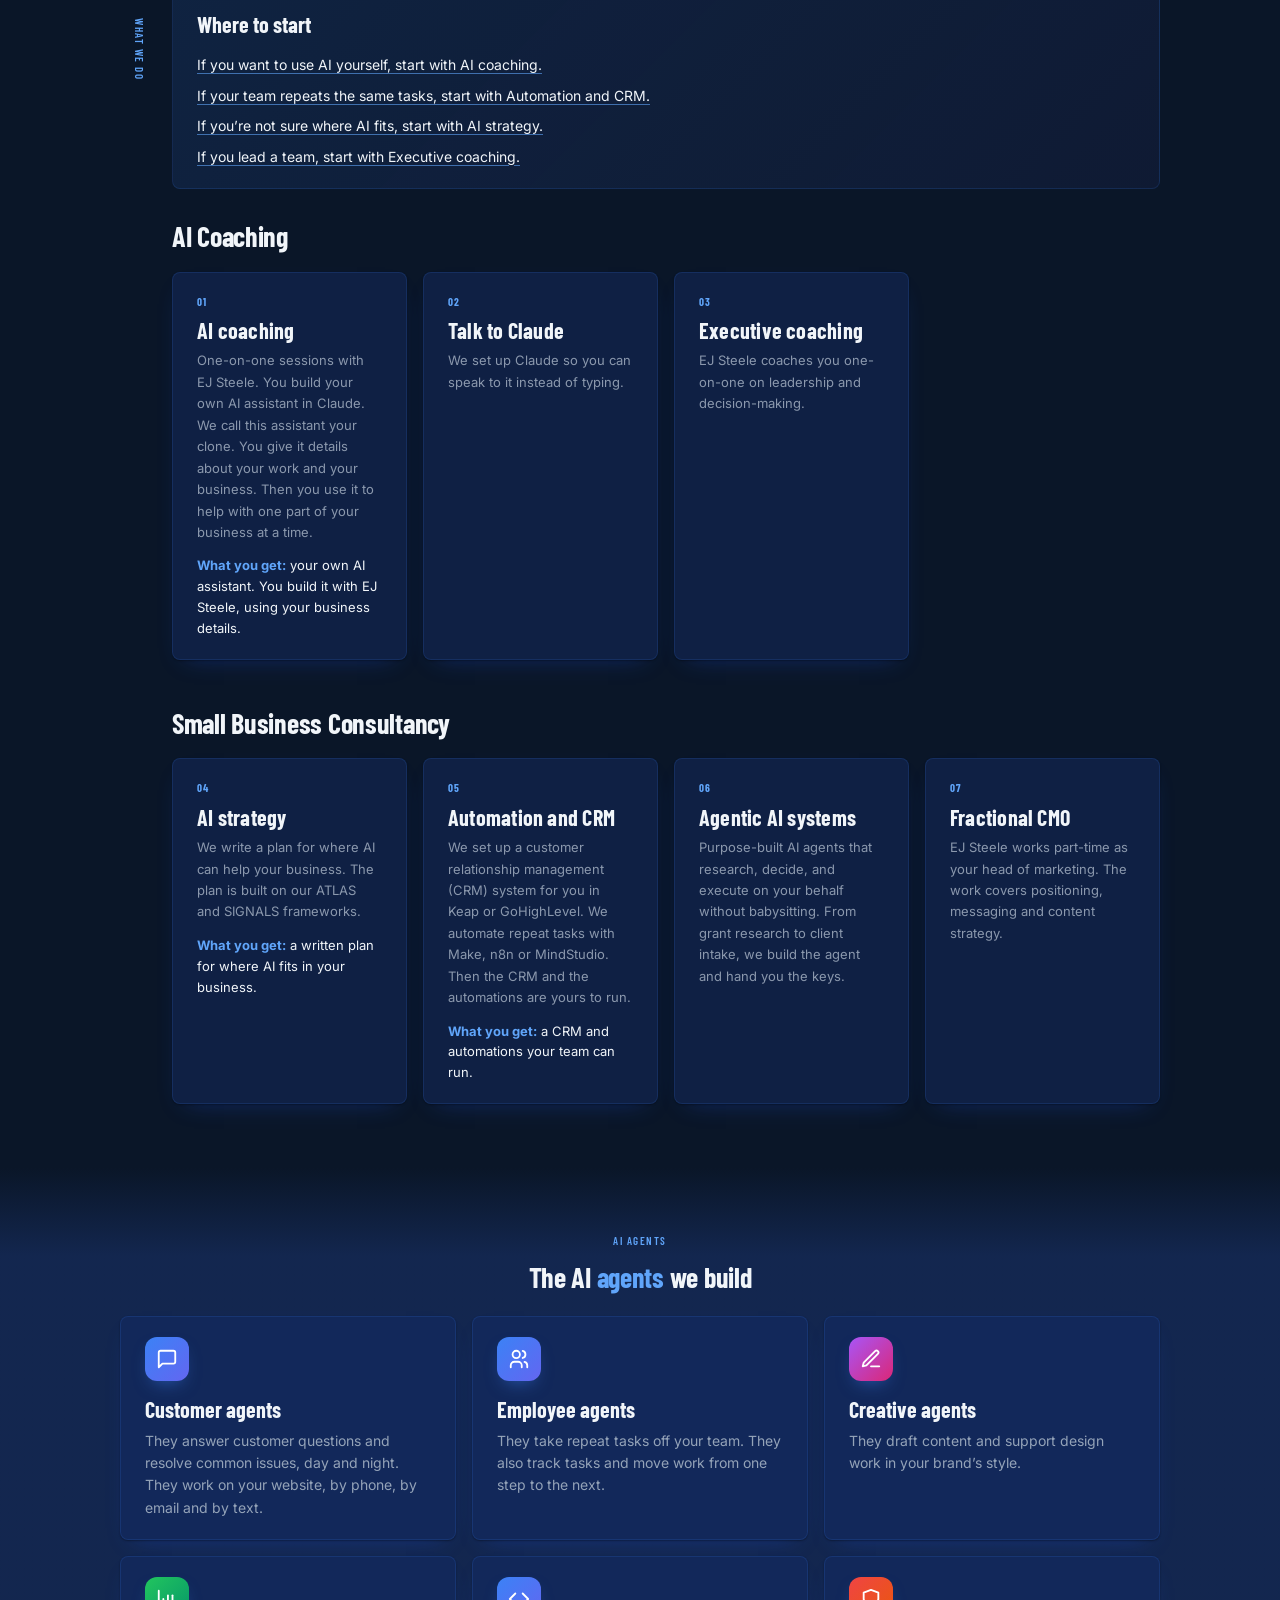
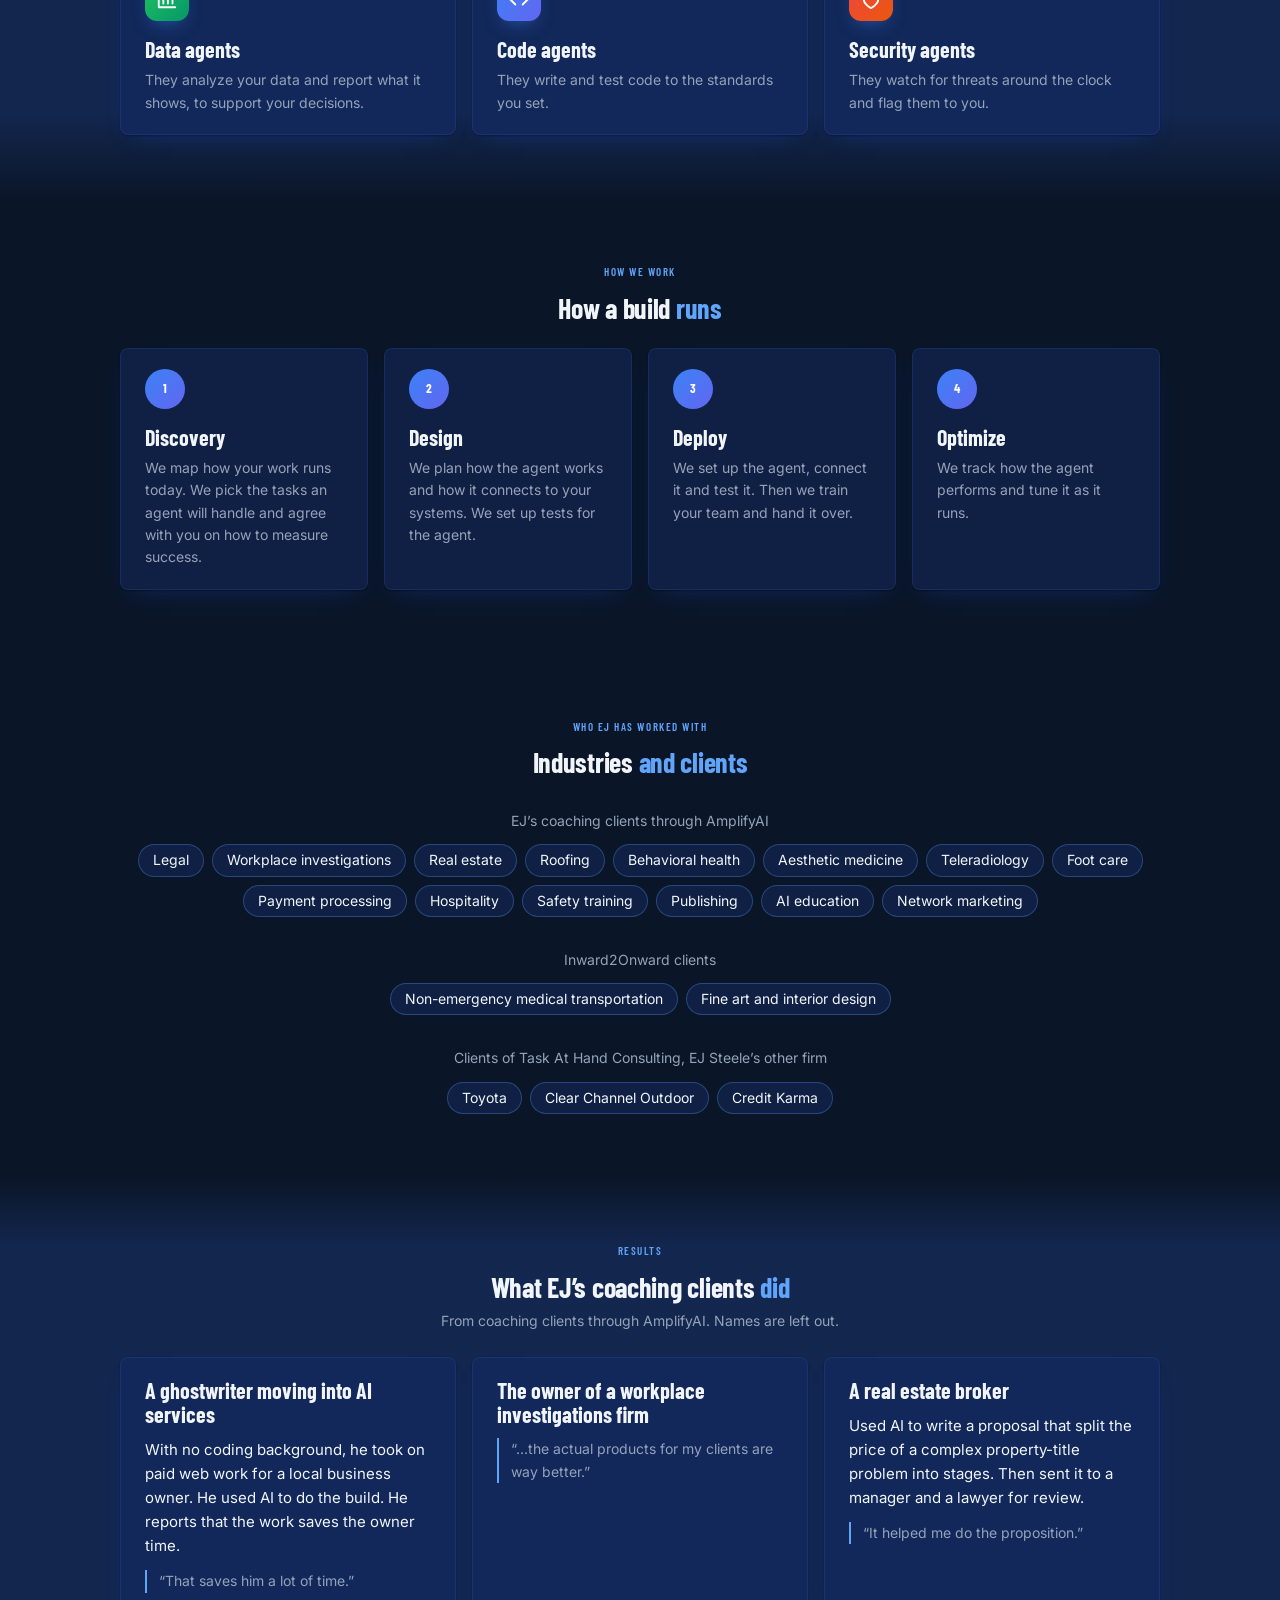
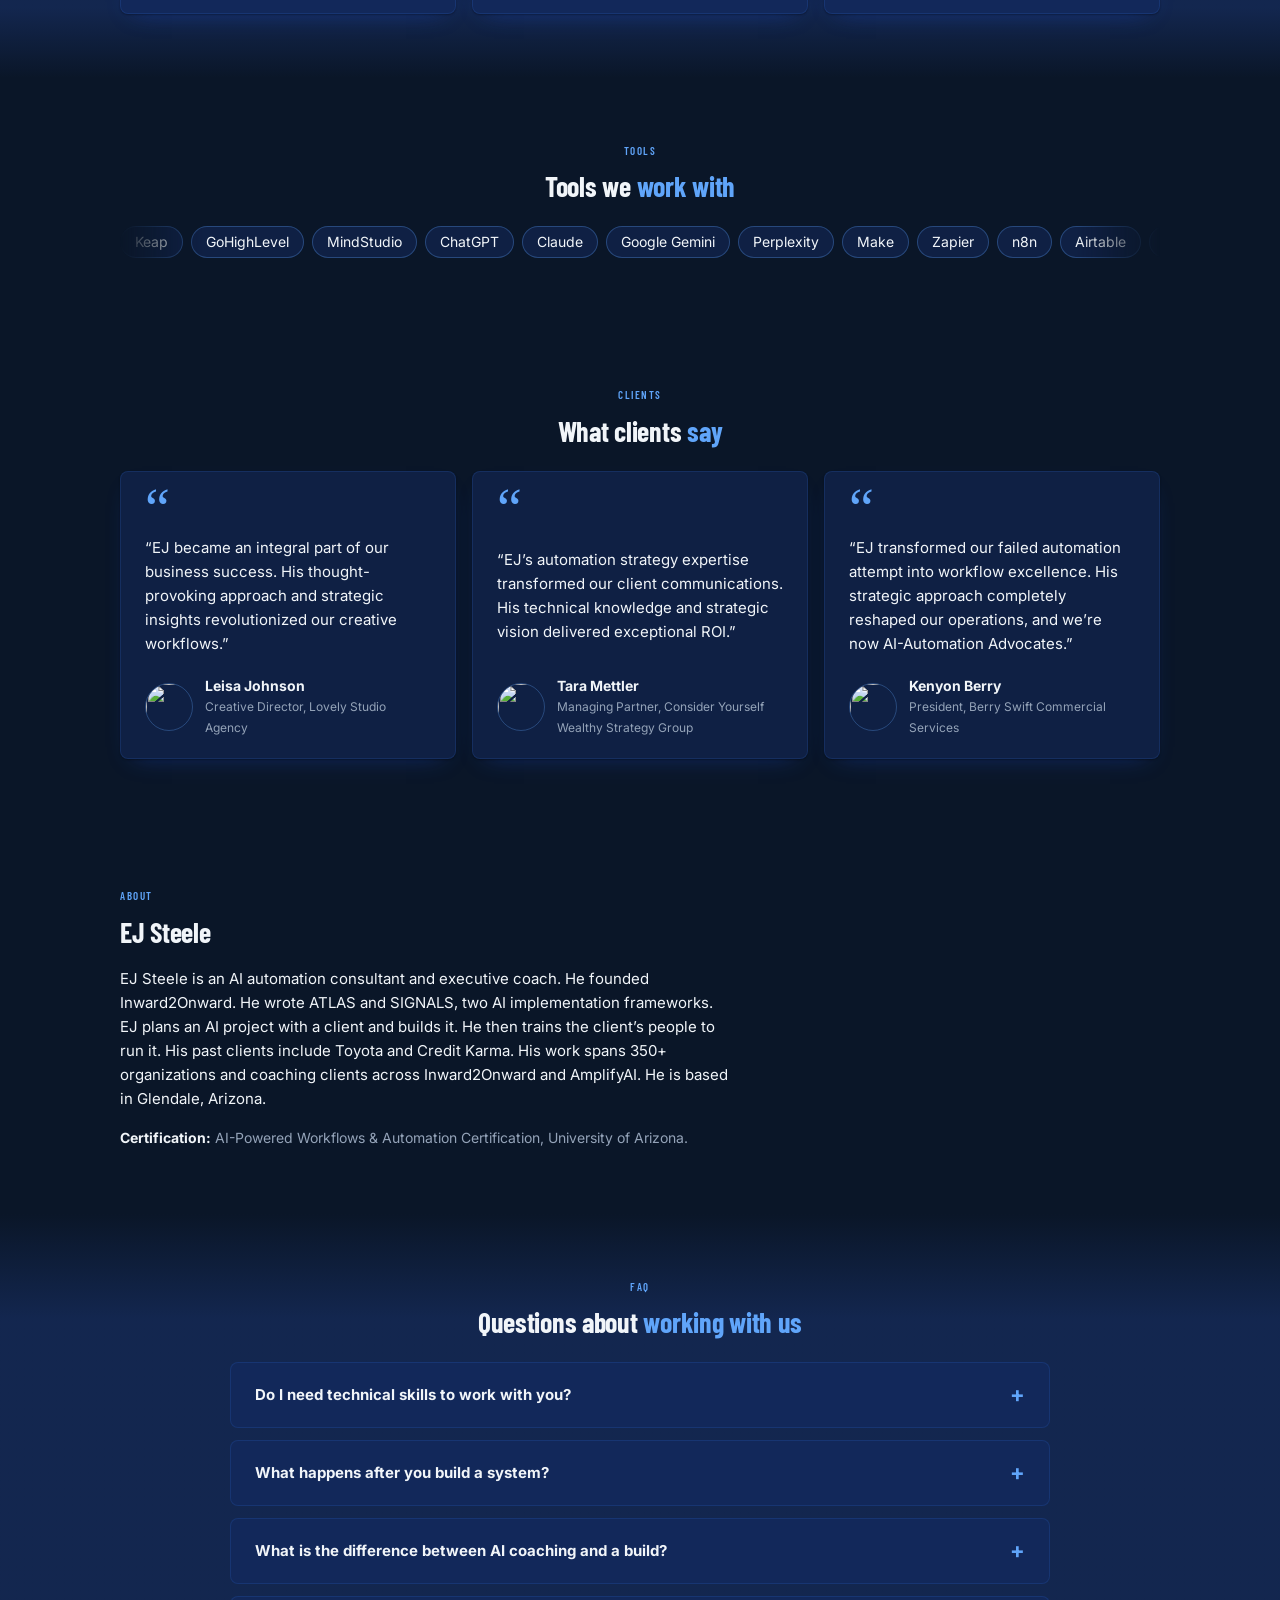
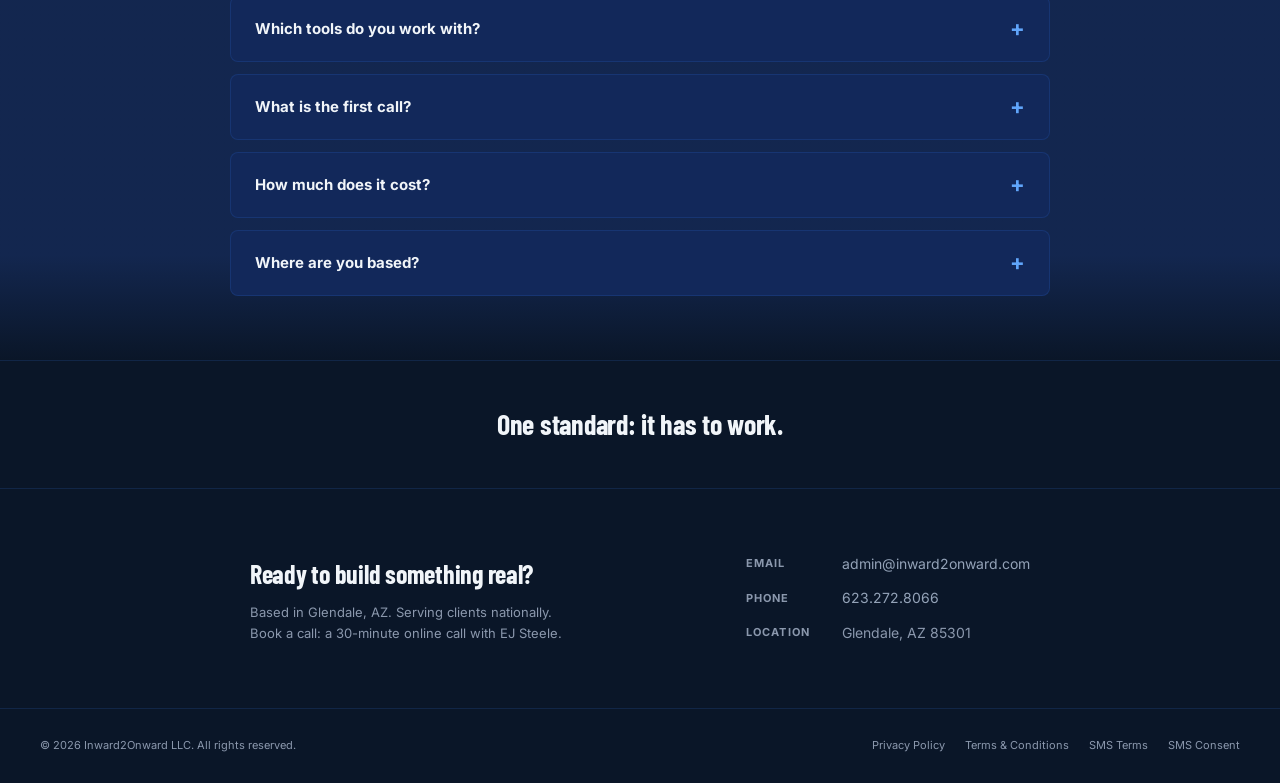
==== commit 19f15eb8: "Homepage: center the problem cards, stronger section bands Co-Authored-By: Claude Opus 5.5 <noreply@" ====
--- a/index.html
+++ b/index.html
@@ -461,7 +461,7 @@
     .section-head { text-align: center; max-width: 760px; margin: 0 auto; }
     .section-head .proof-note { margin-left: auto; margin-right: auto; }
     .accent { color: var(--i2o-blue-light); }
-    .band { border-image: linear-gradient(to bottom, rgba(15, 32, 68, 0), rgba(15, 32, 68, 0.7) 14%, rgba(15, 32, 68, 0.7) 86%, rgba(15, 32, 68, 0)) fill 0 / / 0 100vmax; }
+    .band { border-image: linear-gradient(to bottom, rgba(22, 44, 92, 0), rgba(22, 44, 92, 0.75) 14%, rgba(22, 44, 92, 0.75) 86%, rgba(22, 44, 92, 0)) fill 0 / / 0 100vmax; }
     .band .i2o-card { background: #12285a; }
     .centered-groups .industry-label { text-align: center; }
     .centered-groups .chips { justify-content: center; }
@@ -472,7 +472,7 @@
     .tile-green { background: linear-gradient(135deg, #22C55E, #059669); }
     .tile-red { background: linear-gradient(135deg, #EF4444, #EA580C); }
     .step-circle { width: 40px; height: 40px; border-radius: 50%; display: flex; align-items: center; justify-content: center; font-family: var(--i2o-font-display); font-weight: var(--i2o-weight-bold); color: #fff; background: linear-gradient(135deg, #3B82F6, #6366F1); margin-bottom: var(--i2o-space-4); }
-    .start-grid { display: grid; grid-template-columns: repeat(auto-fill, minmax(240px, 1fr)); gap: var(--i2o-space-4); margin-top: var(--i2o-space-6); }
+    .start-grid { display: grid; grid-template-columns: repeat(auto-fit, minmax(260px, 1fr)); gap: var(--i2o-space-4); margin: var(--i2o-space-6) auto 0; max-width: 880px; }
     .start-card { margin: 0; }
     .start-card blockquote { margin-top: var(--i2o-space-4); }
     .start-cite { display: block; margin-top: var(--i2o-space-2); font-size: var(--i2o-text-sm); color: var(--i2o-s2); }
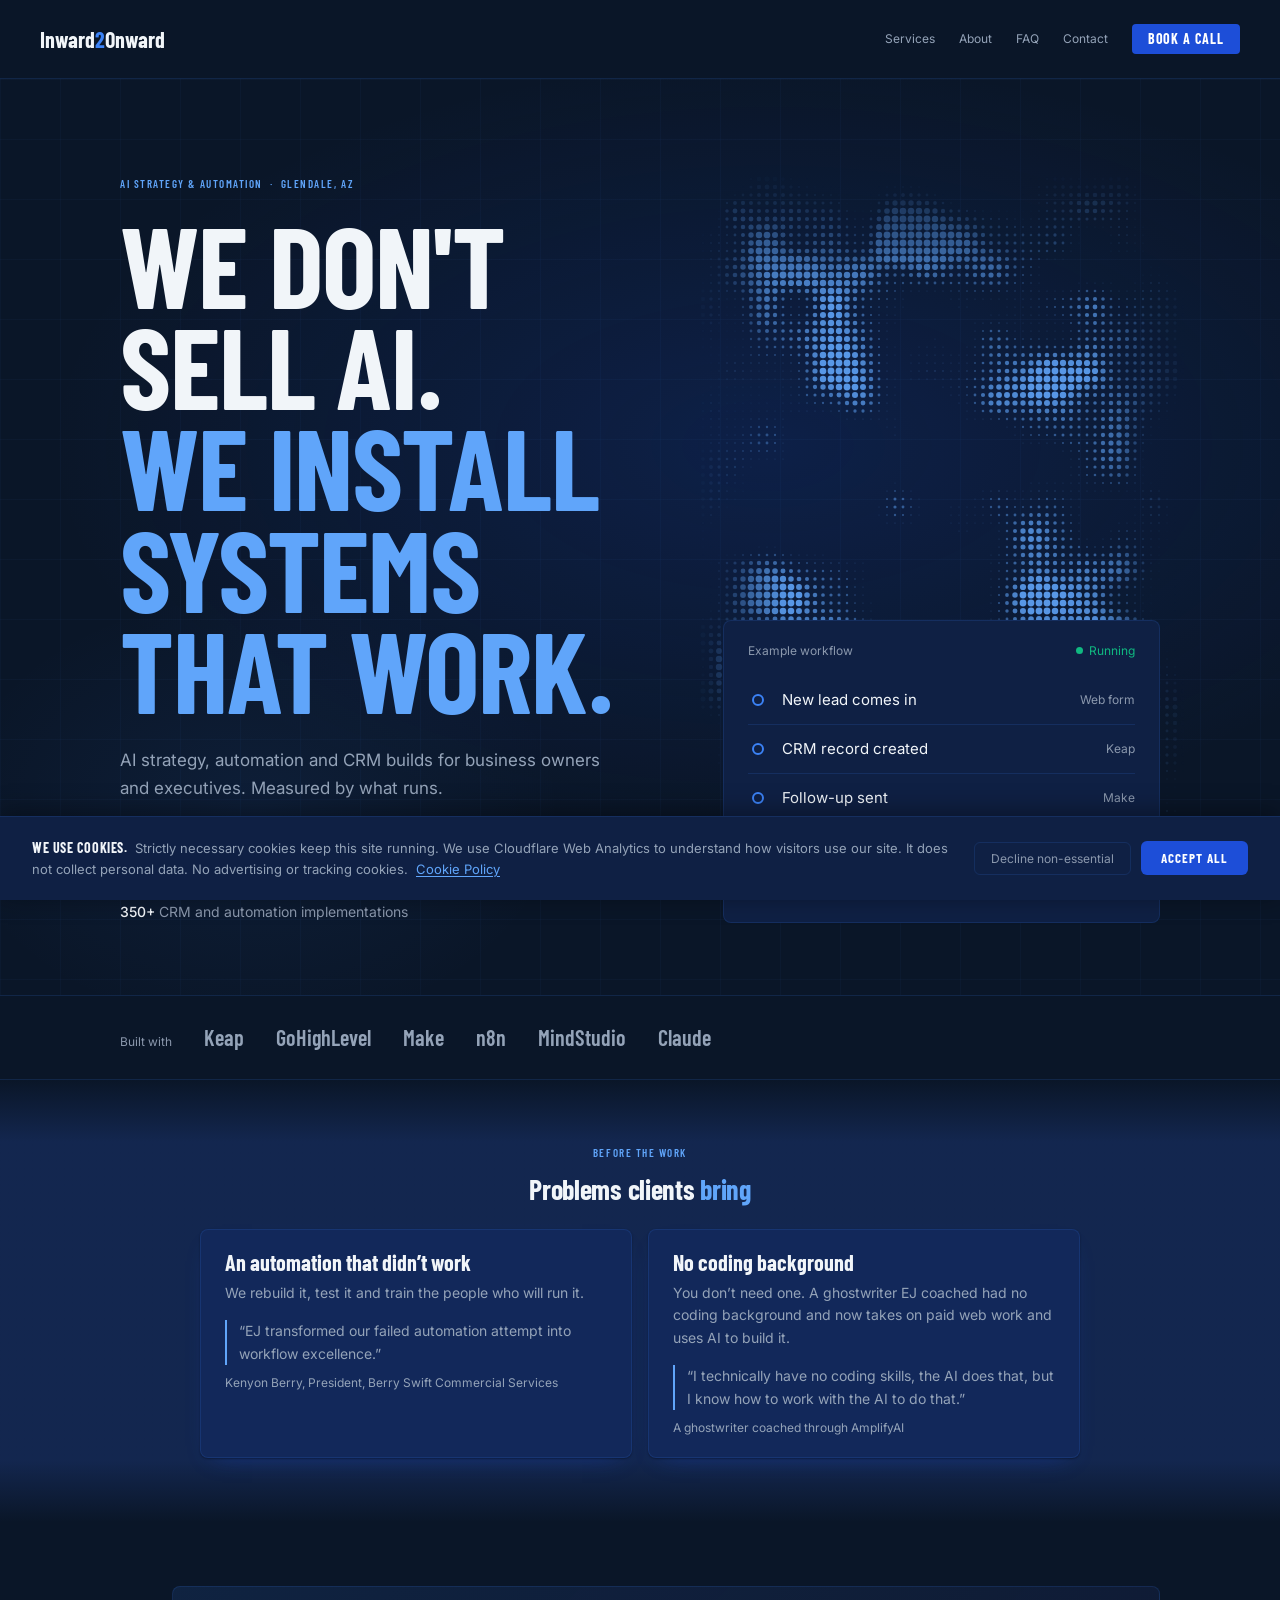
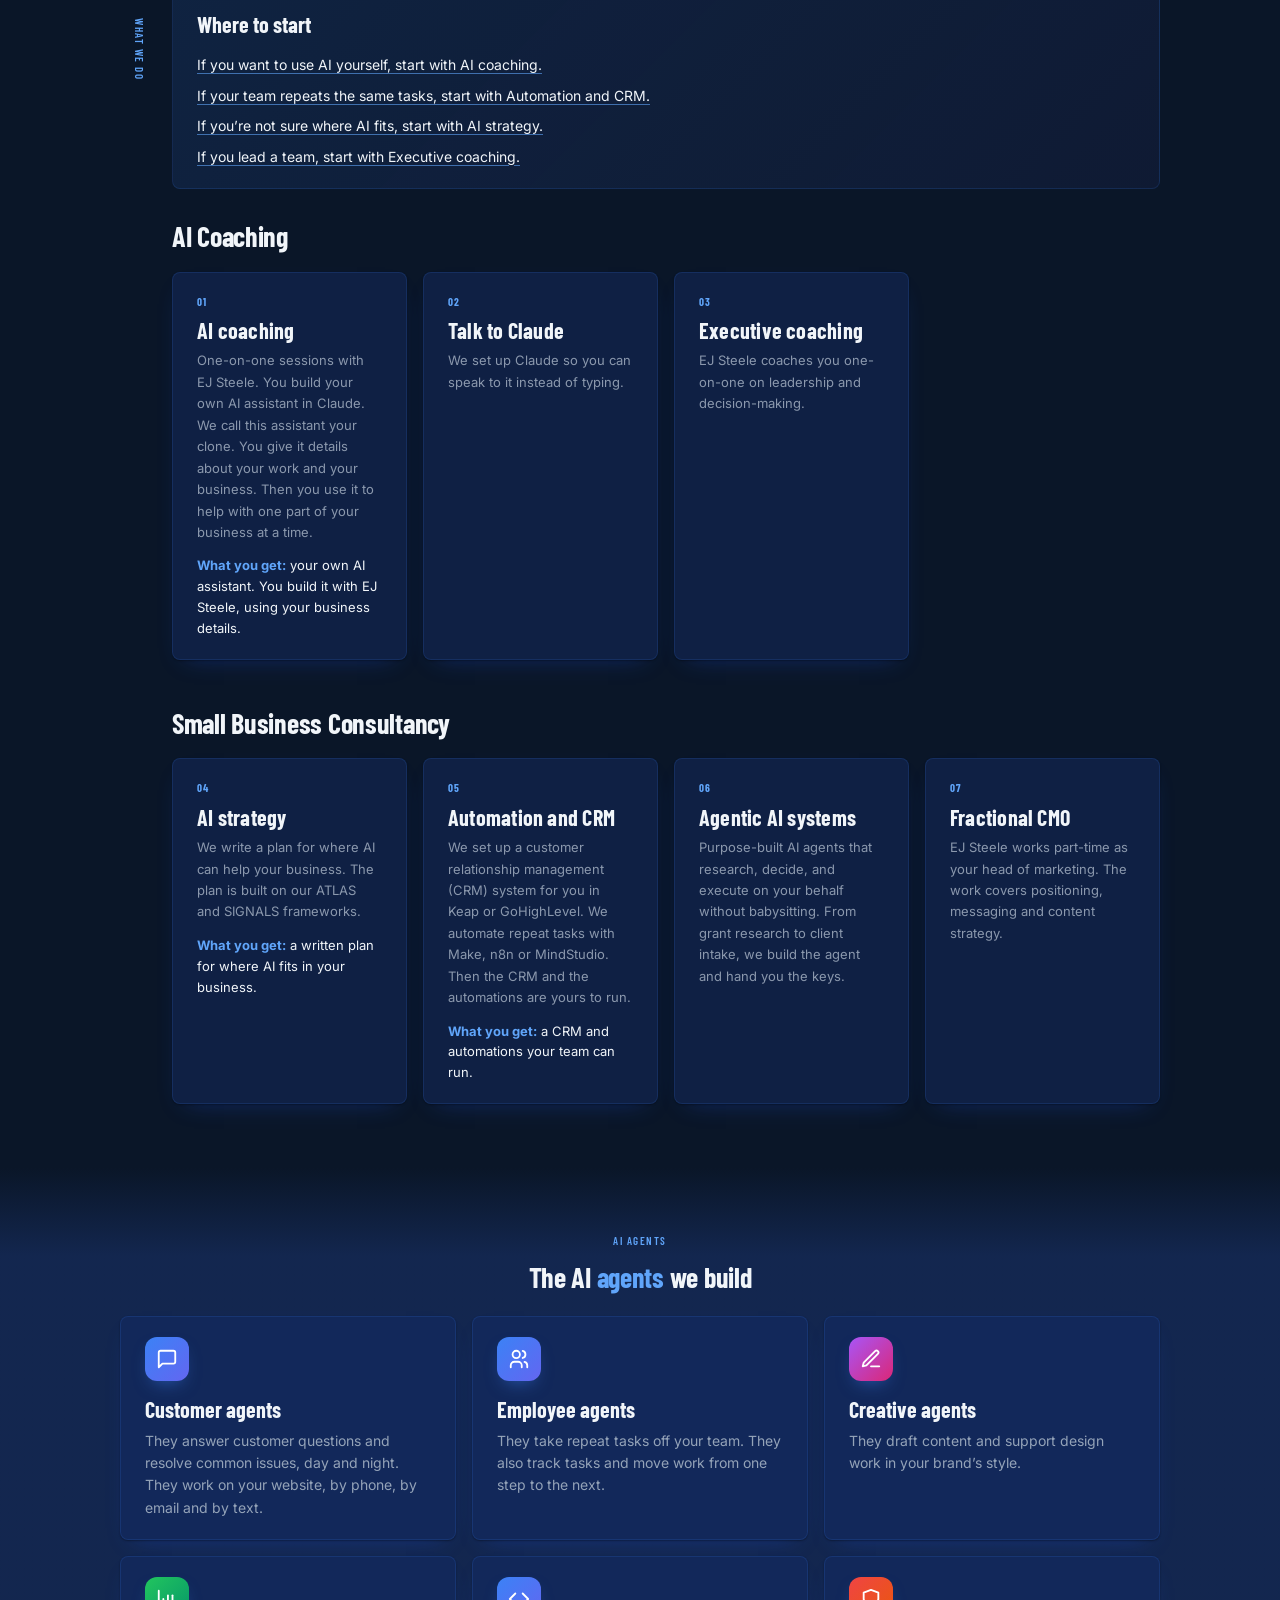
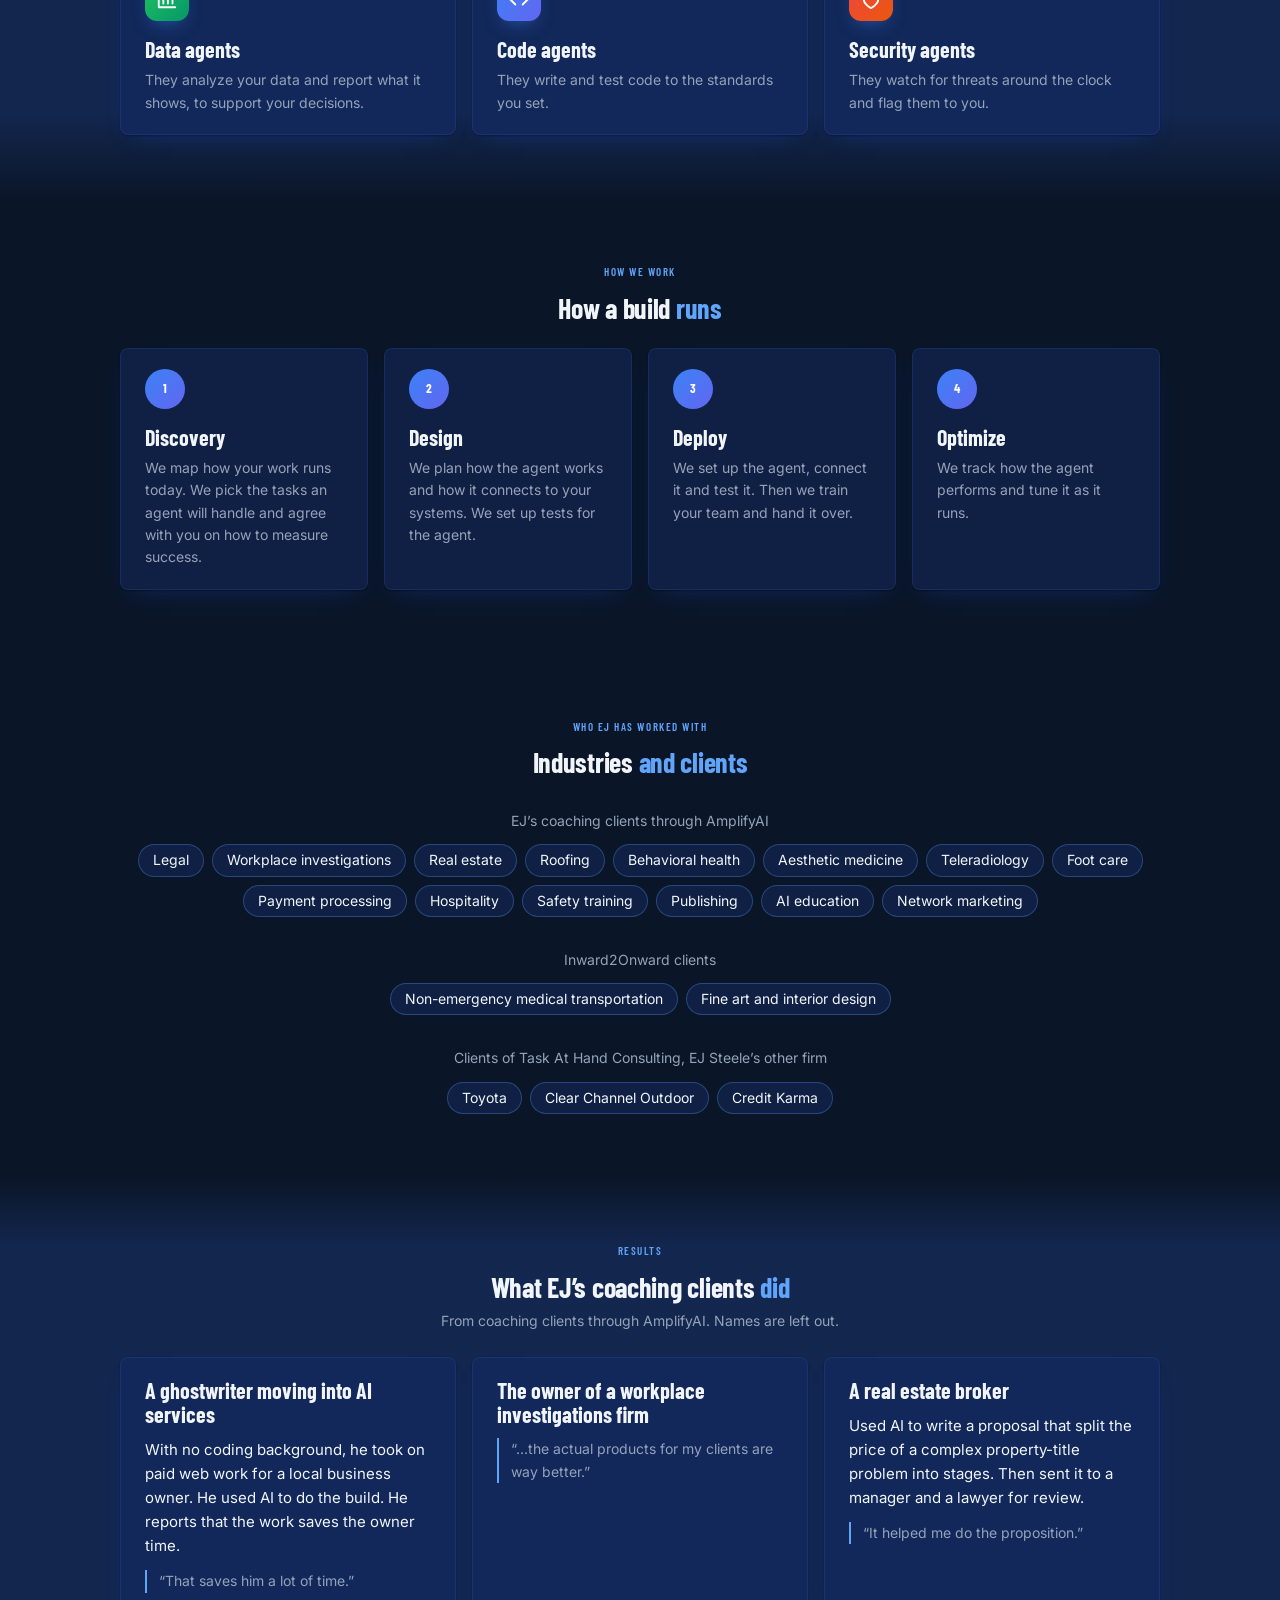
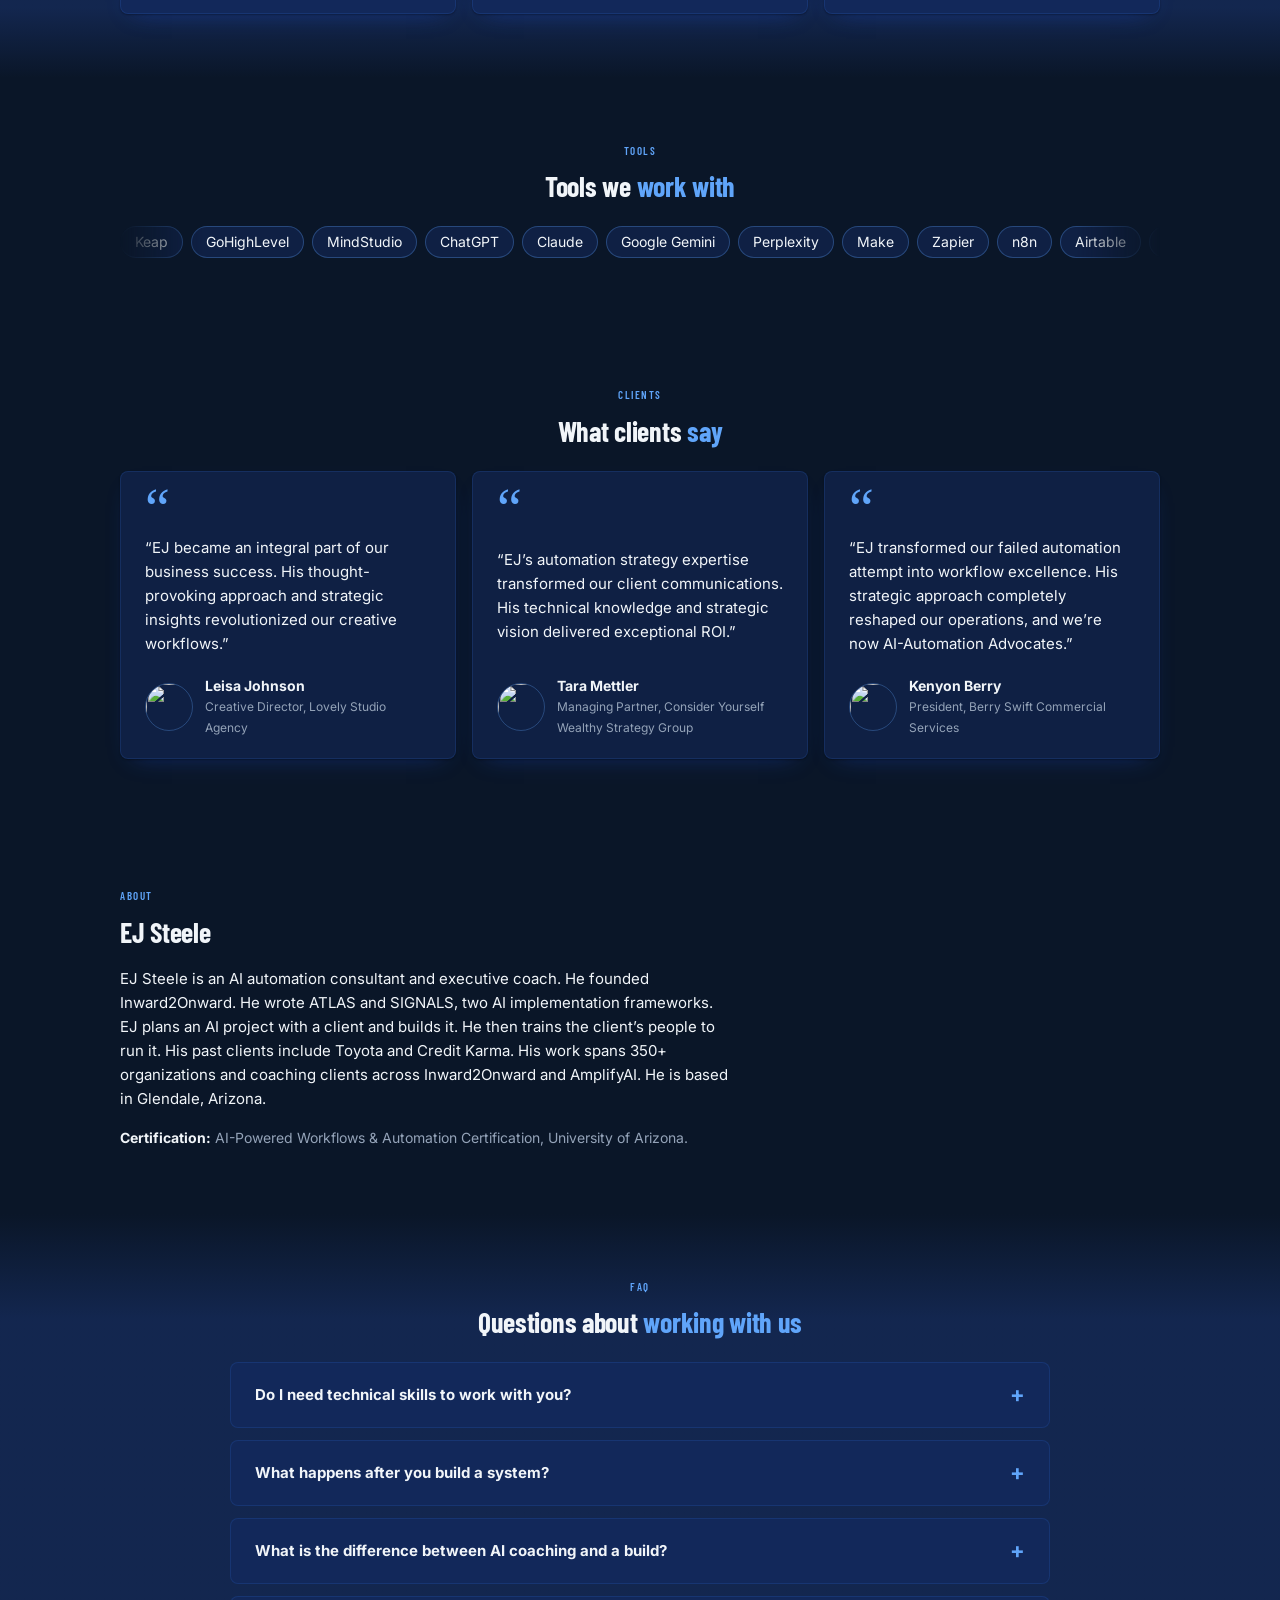
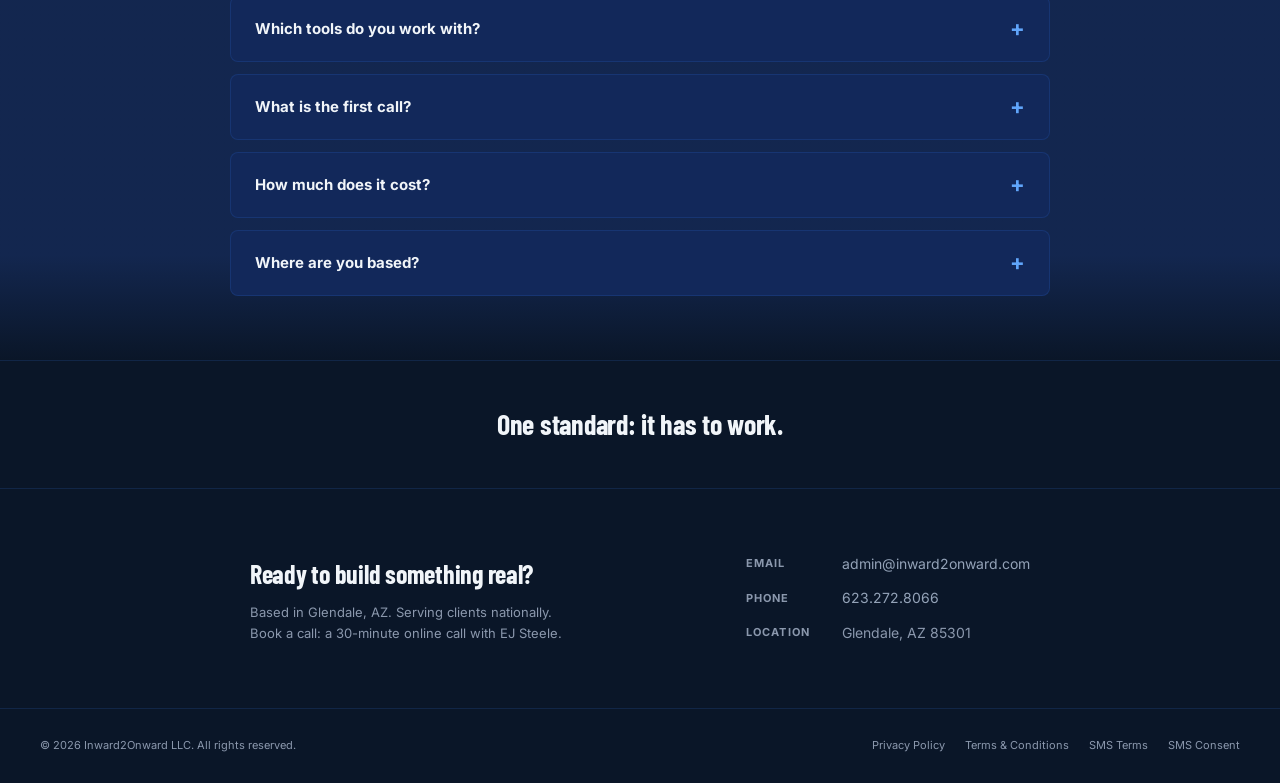
==== commit 1431ba82: "Homepage: Scout credit window per EJ, light-theme comparison preview (?theme=light) Co-Authored-By: " ====
--- a/index.html
+++ b/index.html
@@ -4,6 +4,10 @@
   <meta charset="UTF-8" />
   <meta name="viewport" content="width=device-width, initial-scale=1.0" />
   <title>Inward2Onward LLC | AI Strategy &amp; Automation Consulting</title>
+  <script>
+    /* Preview only: ?theme=light shows the light (V1-style) body for comparison. Remove once a theme is chosen. */
+    try { if (new URLSearchParams(location.search).get("theme") === "light") document.documentElement.setAttribute("data-theme", "light"); } catch (e) {}
+  </script>
   <meta name="description" content="Inward2Onward LLC is an AI strategy and automation consultancy based in Glendale, AZ. We install systems that work." />
   <meta name="robots" content="index, follow" />
   <link rel="canonical" href="https://inward2onward.com" />
@@ -510,6 +514,26 @@
       .marquee .chips[aria-hidden="true"] { display: none; }
     }
 
+    /* ── LIGHT THEME (preview, ?theme=light): white body like V1, dark nav, hero and footer ── */
+    html[data-theme="light"] {
+      --i2o-navy: #F8FAFC; --i2o-navy-2: #FFFFFF;
+      --i2o-s1: #1E293B; --i2o-s2: #4B5563; --i2o-s3: #4B5563;
+      --i2o-border: #E2E8F0; --i2o-blue-light: #1D4ED8; --i2o-blue: #1D4ED8;
+    }
+    html[data-theme="light"] .site-nav, html[data-theme="light"] .hero, html[data-theme="light"] .site-footer, html[data-theme="light"] .cookie-banner {
+      --i2o-navy: #0a1628; --i2o-navy-2: #0f2044;
+      --i2o-s1: #f1f5f9; --i2o-s2: #94a3b8; --i2o-s3: #8b98ad;
+      --i2o-border: rgba(59, 130, 246, 0.15); --i2o-blue-light: #60A5FA; --i2o-blue: #3B82F6;
+    }
+    html[data-theme="light"] .site-nav, html[data-theme="light"] .hero { background: #0a1628; }
+    html[data-theme="light"] .site-footer { background: #1E293B; }
+    html[data-theme="light"] .band { border-image: linear-gradient(to bottom, rgba(219, 234, 254, 0), rgba(219, 234, 254, 0.7) 14%, rgba(219, 234, 254, 0.7) 86%, rgba(219, 234, 254, 0)) fill 0 / / 0 100vmax; }
+    html[data-theme="light"] .band .i2o-card, html[data-theme="light"] .band .faq-item { background: #FFFFFF; }
+    html[data-theme="light"] .i2o-card { box-shadow: 0 1px 2px rgba(15, 23, 42, 0.06), 0 12px 28px -16px rgba(30, 64, 175, 0.25); }
+    html[data-theme="light"] .i2o-card:hover, html[data-theme="light"] .i2o-card:focus-within { box-shadow: 0 2px 4px rgba(15, 23, 42, 0.08), 0 22px 40px -18px rgba(30, 64, 175, 0.35); }
+    html[data-theme="light"] .chips li { border-color: #BFDBFE; }
+    html[data-theme="light"] .tagline-band { background: #EFF6FF; }
+
     /* ── TAGLINE BAND ── */
     .tagline-band {
       border-top: 1px solid var(--i2o-border);
@@ -985,7 +1009,7 @@
       </details>
       <details class="faq-item">
         <summary>How much does it cost?</summary>
-        <p>Work starts with Scout, our $1,500 SIGNALS diagnostic. Scout is credited in full against a build inside 30 days. Builds, called Command, start at $5,000. An implementation retainer starts at $2,000 a month, with a three-month minimum. Build scope and price are set in a written agreement.</p>
+        <p>Work starts with Scout, our $1,500 SIGNALS diagnostic. Scout is credited in full against a build that starts within 30 days of the first milestone. Builds, called Command, start at $5,000. An implementation retainer starts at $2,000 a month, with a three-month minimum. Build scope and price are set in a written agreement.</p>
       </details>
       <details class="faq-item">
         <summary>Where are you based?</summary>
@@ -1042,7 +1066,7 @@
       "name": "How much does it cost?",
       "acceptedAnswer": {
         "@type": "Answer",
-        "text": "Work starts with Scout, our $1,500 SIGNALS diagnostic. Scout is credited in full against a build inside 30 days. Builds, called Command, start at $5,000. An implementation retainer starts at $2,000 a month, with a three-month minimum. Build scope and price are set in a written agreement."
+        "text": "Work starts with Scout, our $1,500 SIGNALS diagnostic. Scout is credited in full against a build that starts within 30 days of the first milestone. Builds, called Command, start at $5,000. An implementation retainer starts at $2,000 a month, with a three-month minimum. Build scope and price are set in a written agreement."
       }
     },
     {
@@ -1067,7 +1091,7 @@
       <h2 class="contact-heading">Ready to build something real?</h2>
       <p class="contact-sub">Based in Glendale, AZ. Serving clients nationally.</p>
       <p class="contact-sub">Book a call: a 30-minute online call with EJ Steele.</p>
-      <!-- Held for EJ: what the caller leaves with, and whether the call is free. -->
+      <!-- Held for EJ: what the first call costs and what the caller leaves with. -->
     </div>
     <div class="contact-list">
       <div class="contact-row">
